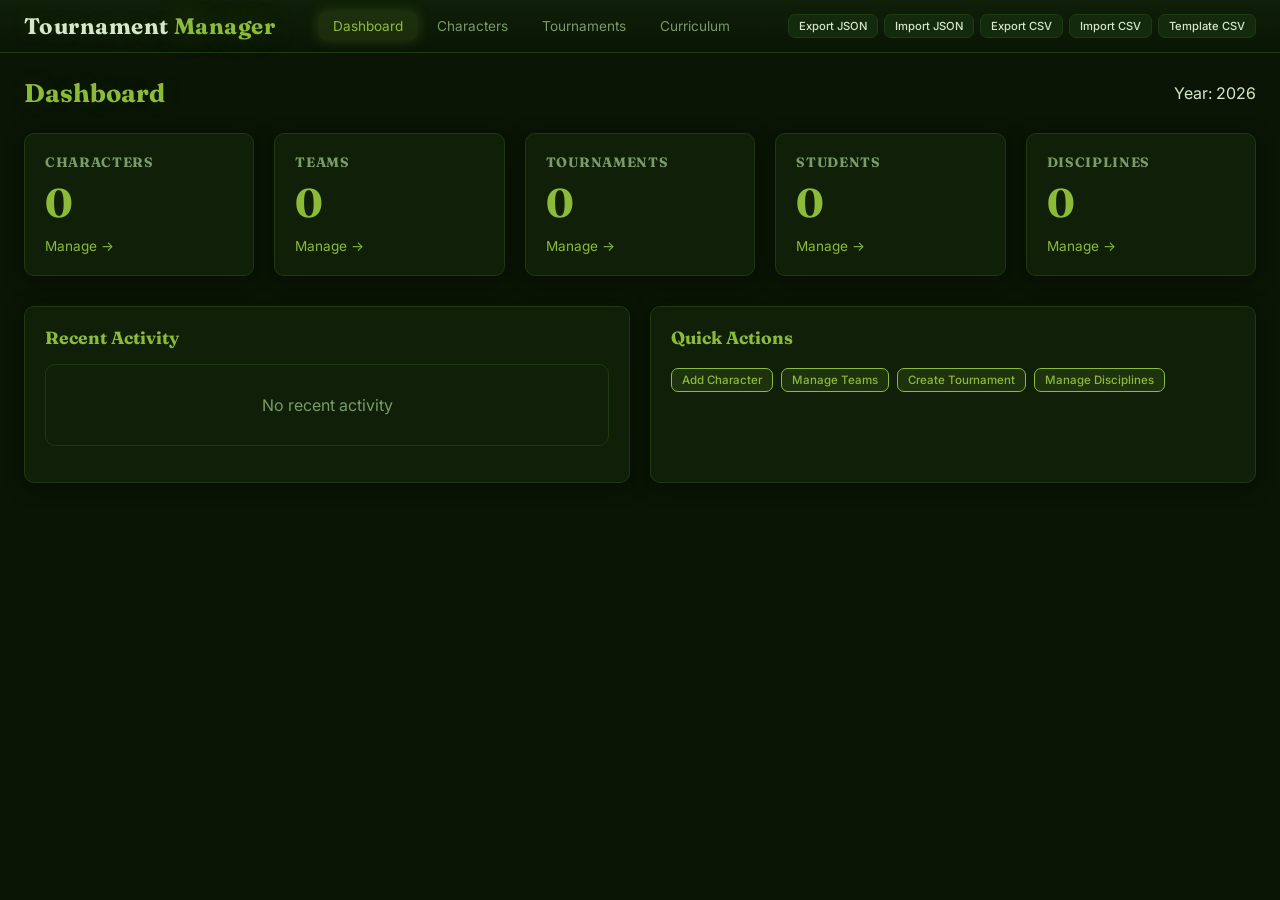
==== index.html @ b7ed23a9 "start" ====
<!DOCTYPE html>
<html lang="en">
<head>
    <meta charset="UTF-8" />
    <meta name="viewport" content="width=device-width, initial-scale=1.0" />
    <title>Tournament Manager</title>
    <link rel="stylesheet" href="style.css" />
    <link rel="preconnect" href="https://fonts.googleapis.com" />
    <link href="https://fonts.googleapis.com/css2?family=Fraunces:opsz,wght@9..144,500;9..144,700&family=Inter:wght@400;500;600&display=swap" rel="stylesheet" />
</head>
<body>
    <header>
        <h1>Tournament <span>Manager</span></h1>
        <nav id="main-nav">
            <a href="index.html" class="active">Dashboard</a>
            <a href="characters.html">Characters</a>
            <a href="tournaments.html">Tournaments</a>
            <a href="curriculum.html">Curriculum</a>
        </nav>
        <div class="header-actions">
            <button id="export-json-btn" class="small">Export JSON</button>
            <button id="import-json-btn" class="small">Import JSON</button>
            <button id="export-csv-btn" class="small">Export CSV</button>
            <button id="import-csv-btn" class="small">Import CSV</button>
            <button id="template-csv-btn" class="small">Template CSV</button>
            <input type="file" id="json-file-input" accept=".json" style="display:none" />
            <input type="file" id="csv-file-input" accept=".csv" style="display:none" />
        </div>
    </header>

    <main id="app-container">
        <div class="page-header">
            <h2>Dashboard</h2>
            <span class="text-dim">Year: <span id="header-current-year" style="cursor:pointer;">2024</span></span>
        </div>

        <div class="stats-grid">
            <div class="stat-card">
                <h3>Characters</h3>
                <p class="stat-number" id="char-count">0</p>
                <a href="characters.html" class="stat-link">Manage →</a>
            </div>
            <div class="stat-card">
                <h3>Teams</h3>
                <p class="stat-number" id="team-count">0</p>
                <a href="tournaments.html" class="stat-link">Manage →</a>
            </div>
            <div class="stat-card">
                <h3>Tournaments</h3>
                <p class="stat-number" id="tournament-count">0</p>
                <a href="tournaments.html" class="stat-link">Manage →</a>
            </div>
            <div class="stat-card">
                <h3>Students</h3>
                <p class="stat-number" id="student-count">0</p>
                <a href="curriculum.html" class="stat-link">Manage →</a>
            </div>
            <div class="stat-card">
                <h3>Disciplines</h3>
                <p class="stat-number" id="discipline-count">0</p>
                <a href="curriculum.html" class="stat-link">Manage →</a>
            </div>
        </div>

        <div class="dashboard-grid">
            <div class="dashboard-section">
                <h3>Recent Activity</h3>
                <div id="activity-log">
                    <p class="empty-state">No recent activity</p>
                </div>
            </div>
            <div class="dashboard-section">
                <h3>Quick Actions</h3>
                <div style="display:flex;flex-wrap:wrap;gap:8px;padding:8px 0;">
                    <a href="characters.html"><button class="primary small">Add Character</button></a>
                    <a href="tournaments.html"><button class="primary small">Manage Teams</button></a>
                    <a href="tournaments.html"><button class="primary small">Create Tournament</button></a>
                    <a href="curriculum.html"><button class="primary small">Manage Disciplines</button></a>
                </div>
            </div>
        </div>
    </main>

    <div id="modal-container" class="modal hidden">
        <div class="modal-content">
            <div class="modal-header">
                <h3 id="modal-title">Modal</h3>
                <button class="close-modal" id="modal-close">&times;</button>
            </div>
            <div id="modal-body"></div>
        </div>
    </div>

    <script src="js/database.js"></script>
    <script src="js/utils.js"></script>
    <script src="js/export.js"></script>
    <script src="js/app.js"></script>
</body>
</html>
---- style.css ----
/* ============================================================
   style.css - Tournament Manager Theme
   Dark grey-green with saturated accents
   Shared across all pages
   ============================================================ */

:root {
    --bg: #0a1505;
    --panel: #0f1f08;
    --panel-alt: #142a0c;
    --border: #1f3a10;
    --border-soft: #172d0d;
    --text: #d4e8c8;
    --text-dim: #7a9a6a;
    --accent: #8cbb3a;
    --accent-soft: rgba(140, 187, 58, 0.12);
    --accent-glow: 0 0 14px rgba(140, 187, 58, 0.25);
    --danger: #c1453c;
    --danger-soft: rgba(193, 69, 60, 0.12);
    --warning: #c9a24b;
    --warning-soft: rgba(201, 162, 75, 0.12);
    --radius: 10px;
    --shadow: 0 4px 20px rgba(0, 0, 0, 0.4);
}

* {
    box-sizing: border-box;
    min-width: 0;
}

html,
body {
    margin: 0;
    min-height: 100vh;
    background: var(--bg);
    color: var(--text);
    font-family: 'Inter', sans-serif;
}

h1,
h2,
h3,
h4 {
    font-family: 'Fraunces', serif;
    font-weight: 700;
    margin: 0;
}

a {
    color: var(--accent);
    text-decoration: none;
}
a:hover {
    text-decoration: underline;
}

/* ============================================================
   SCROLLBAR
   ============================================================ */
::-webkit-scrollbar {
    height: 10px;
    width: 10px;
}
::-webkit-scrollbar-track {
    background: var(--bg);
    border-radius: 5px;
}
::-webkit-scrollbar-thumb {
    background: var(--border);
    border-radius: 5px;
}
::-webkit-scrollbar-thumb:hover {
    background: var(--accent);
}
* {
    scrollbar-width: thin;
    scrollbar-color: var(--border) var(--bg);
}

/* ============================================================
   BUTTONS
   ============================================================ */
button {
    font-family: 'Inter', sans-serif;
    font-size: 0.82rem;
    font-weight: 500;
    background: var(--panel-alt);
    color: var(--text);
    border: 1px solid var(--border);
    border-radius: 7px;
    padding: 8px 16px;
    cursor: pointer;
    transition: 0.2s;
}
button:hover {
    border-color: var(--accent);
    box-shadow: var(--accent-glow);
}
button.primary {
    background: var(--accent-soft);
    border-color: var(--accent);
    color: var(--accent);
}
button.primary:hover {
    box-shadow: 0 0 20px rgba(140, 187, 58, 0.2);
}
button.danger {
    color: var(--danger);
}
button.danger:hover {
    border-color: var(--danger);
    background: var(--danger-soft);
    box-shadow: 0 0 20px rgba(193, 69, 60, 0.12);
}
button.secondary {
    background: transparent;
    border-color: transparent;
    color: var(--text-dim);
}
button.secondary:hover {
    border-color: var(--border);
    background: var(--panel-alt);
}
button.small {
    padding: 4px 10px;
    font-size: 0.72rem;
}

/* ============================================================
   HEADER
   ============================================================ */
header {
    display: flex;
    align-items: center;
    justify-content: space-between;
    flex-wrap: wrap;
    gap: 12px;
    padding: 12px 24px;
    border-bottom: 1px solid var(--border);
    background: linear-gradient(180deg, var(--panel), var(--bg));
    position: sticky;
    top: 0;
    z-index: 100;
}
header h1 {
    font-size: 1.4rem;
    letter-spacing: 0.02em;
    text-shadow: 0 0 20px rgba(140, 187, 58, 0.15);
}
header h1 span {
    color: var(--accent);
    text-shadow: 0 0 30px rgba(140, 187, 58, 0.3);
}
header nav {
    display: flex;
    gap: 6px;
    flex-wrap: wrap;
}
header nav a {
    color: var(--text-dim);
    padding: 6px 14px;
    border-radius: 6px;
    font-size: 0.85rem;
    transition: 0.2s;
    text-decoration: none;
}
header nav a:hover {
    color: var(--text);
    background: var(--panel-alt);
}
header nav a.active {
    color: var(--accent);
    background: var(--accent-soft);
    box-shadow: var(--accent-glow);
}
.header-actions {
    display: flex;
    gap: 6px;
    flex-wrap: wrap;
    align-items: center;
}
.header-actions button.small {
    font-size: 0.7rem;
    padding: 4px 10px;
}

/* ============================================================
   MAIN LAYOUT
   ============================================================ */
main {
    padding: 24px;
    max-width: 1400px;
    margin: 0 auto;
}
.page-header {
    display: flex;
    justify-content: space-between;
    align-items: center;
    margin-bottom: 24px;
    flex-wrap: wrap;
    gap: 12px;
}
.page-header h2 {
    font-size: 1.6rem;
    color: var(--accent);
    text-shadow: 0 0 30px rgba(140, 187, 58, 0.1);
}

/* ============================================================
   DASHBOARD
   ============================================================ */
.stats-grid {
    display: grid;
    grid-template-columns: repeat(auto-fit, minmax(180px, 1fr));
    gap: 20px;
    margin-bottom: 30px;
}
.stat-card {
    background: var(--panel);
    border: 1px solid var(--border);
    border-radius: var(--radius);
    padding: 20px;
    box-shadow: var(--shadow);
}
.stat-card h3 {
    font-size: 0.85rem;
    color: var(--text-dim);
    text-transform: uppercase;
    letter-spacing: 0.05em;
}
.stat-card .stat-number {
    font-size: 2.5rem;
    font-weight: 700;
    font-family: 'Fraunces', serif;
    color: var(--accent);
    margin: 8px 0;
}
.stat-card .stat-link {
    color: var(--accent);
    font-size: 0.85rem;
    cursor: pointer;
}
.stat-card .stat-link:hover {
    text-decoration: underline;
}

.dashboard-grid {
    display: grid;
    grid-template-columns: 1fr 1fr;
    gap: 20px;
    margin-bottom: 30px;
}
.dashboard-section {
    background: var(--panel);
    border: 1px solid var(--border);
    border-radius: var(--radius);
    padding: 20px;
    box-shadow: var(--shadow);
}
.dashboard-section h3 {
    font-size: 1.1rem;
    color: var(--accent);
    margin-bottom: 12px;
}

/* ============================================================
   TABS
   ============================================================ */
.tab-container {
    margin-bottom: 24px;
}
.tab-nav {
    display: flex;
    gap: 4px;
    border-bottom: 1px solid var(--border);
    padding-bottom: 4px;
    flex-wrap: wrap;
}
.tab-btn {
    background: transparent;
    border: none;
    border-bottom: 2px solid transparent;
    padding: 8px 16px;
    color: var(--text-dim);
    font-weight: 500;
    font-size: 0.85rem;
    cursor: pointer;
    transition: 0.2s;
}
.tab-btn:hover {
    color: var(--text);
    border-color: var(--border-soft);
}
.tab-btn.active {
    color: var(--accent);
    border-color: var(--accent);
}
.tab-panel {
    display: none;
    padding-top: 20px;
}
.tab-panel.active {
    display: block;
}

/* ============================================================
   ACTIVITY LOG
   ============================================================ */
.activity-item {
    padding: 8px 12px;
    border-bottom: 1px solid var(--border-soft);
    font-size: 0.85rem;
}
.activity-item:last-child {
    border-bottom: none;
}
.empty-state {
    padding: 30px;
    text-align: center;
    color: var(--text-dim);
    background: var(--panel);
    border: 1px solid var(--border);
    border-radius: var(--radius);
}

/* ============================================================
   MODAL
   ============================================================ */
.modal {
    position: fixed;
    inset: 0;
    background: rgba(0, 0, 0, 0.8);
    z-index: 200;
    display: flex;
    align-items: center;
    justify-content: center;
    padding: 20px;
}
.modal.hidden {
    display: none;
}
.modal-content {
    background: var(--panel);
    border: 1px solid var(--border);
    border-radius: var(--radius);
    padding: 24px;
    max-width: 700px;
    width: 100%;
    max-height: 90vh;
    overflow-y: auto;
    box-shadow: 0 0 50px rgba(0, 0, 0, 0.6);
}
.modal-content.small {
    max-width: 450px;
}
.modal-content.wide {
    max-width: 900px;
}
.modal-header {
    display: flex;
    justify-content: space-between;
    align-items: center;
    margin-bottom: 16px;
    padding-bottom: 12px;
    border-bottom: 1px solid var(--border-soft);
}
.modal-header h3 {
    color: var(--accent);
}
.close-modal {
    background: none;
    border: none;
    color: var(--text-dim);
    font-size: 1.5rem;
    cursor: pointer;
    padding: 0 8px;
}
.close-modal:hover {
    color: var(--text);
}
.modal-body .detail-row {
    display: flex;
    justify-content: space-between;
    padding: 4px 0;
    border-bottom: 1px solid var(--border-soft);
}
.modal-body .detail-row .label {
    color: var(--text-dim);
}

/* ============================================================
   FORMS
   ============================================================ */
.form-container {
    background: var(--panel);
    border: 1px solid var(--border);
    border-radius: var(--radius);
    padding: 24px;
    margin-bottom: 24px;
    box-shadow: var(--shadow);
}
.form-container.hidden {
    display: none;
}
.form-container h3 {
    font-size: 1.2rem;
    color: var(--accent);
    margin-bottom: 16px;
}
.form-grid {
    display: grid;
    grid-template-columns: 1fr 1fr;
    gap: 16px;
}
.form-group {
    display: flex;
    flex-direction: column;
    gap: 4px;
}
.form-group.full-width {
    grid-column: 1 / -1;
}
.form-group label {
    font-size: 0.78rem;
    color: var(--text-dim);
    font-weight: 500;
}
.form-group input,
.form-group select,
.form-group textarea {
    background: var(--panel-alt);
    border: 1px solid var(--border);
    color: var(--text);
    border-radius: 6px;
    padding: 8px 10px;
    font-size: 0.85rem;
    font-family: 'Inter', sans-serif;
    width: 100%;
}
.form-group input:focus,
.form-group select:focus,
.form-group textarea:focus {
    outline: none;
    border-color: var(--accent);
    box-shadow: 0 0 12px rgba(140, 187, 58, 0.1);
}
.form-group textarea {
    resize: vertical;
    min-height: 60px;
}
.form-actions {
    display: flex;
    gap: 10px;
    margin-top: 16px;
    justify-content: flex-end;
}

/* Career Status */
.career-status-entry,
.name-history-entry {
    display: flex;
    gap: 8px;
    margin-bottom: 6px;
    flex-wrap: wrap;
    align-items: center;
}
.career-status-entry select,
.career-status-entry input,
.name-history-entry input {
    flex: 1;
    min-width: 100px;
    background: var(--panel-alt);
    border: 1px solid var(--border);
    color: var(--text);
    border-radius: 6px;
    padding: 6px 10px;
    font-size: 0.8rem;
    font-family: 'Inter', sans-serif;
}

/* Grading System */
.grading-entry {
    display: flex;
    gap: 8px;
    margin-bottom: 6px;
    align-items: center;
    flex-wrap: wrap;
}
.grading-entry input {
    background: var(--panel-alt);
    border: 1px solid var(--border);
    color: var(--text);
    border-radius: 6px;
    padding: 6px 8px;
    font-size: 0.8rem;
    font-family: 'Inter', sans-serif;
}

/* Filter Section */
.filter-section {
    display: flex;
    align-items: center;
    gap: 12px;
    padding: 12px 16px;
    background: var(--panel-alt);
    border-radius: var(--radius);
    margin-bottom: 16px;
    flex-wrap: wrap;
    border: 1px solid var(--border);
}
.filter-section label {
    font-size: 0.82rem;
    color: var(--text-dim);
    font-weight: 500;
}
.filter-section input {
    background: var(--bg);
    border: 1px solid var(--border);
    color: var(--text);
    border-radius: 6px;
    padding: 6px 10px;
    font-size: 0.85rem;
    font-family: 'Inter', sans-serif;
}
.filter-section input:focus {
    outline: none;
    border-color: var(--accent);
}

/* ============================================================
   LISTS
   ============================================================ */
.list-header {
    display: grid;
    gap: 12px;
    padding: 10px 16px;
    background: var(--panel-alt);
    border-radius: var(--radius) var(--radius) 0 0;
    border: 1px solid var(--border);
    border-bottom: none;
    font-weight: 600;
    font-size: 0.78rem;
    color: var(--text-dim);
    text-transform: uppercase;
    letter-spacing: 0.05em;
}
.list-item {
    display: grid;
    gap: 12px;
    padding: 10px 16px;
    background: var(--panel);
    border: 1px solid var(--border);
    border-top: none;
    align-items: center;
}
.list-item:last-child {
    border-radius: 0 0 var(--radius) var(--radius);
}
.list-item .actions {
    display: flex;
    gap: 6px;
    flex-wrap: wrap;
}
.list-item.deceased {
    opacity: 0.55;
    background: var(--panel-alt);
    border-left: 3px solid var(--danger);
}

/* Character List */
.list-header.char-header {
    grid-template-columns: 2fr 1fr 1fr 1fr 1.2fr;
}
.list-item.char-item {
    grid-template-columns: 2fr 1fr 1fr 1fr 1.2fr;
}

/* Team List */
.list-header.team-header {
    grid-template-columns: 1.5fr 1fr 1.2fr 1fr 0.8fr 1.2fr;
}
.list-item.team-item {
    grid-template-columns: 1.5fr 1fr 1.2fr 1fr 0.8fr 1.2fr;
}

/* Tournament List */
.list-header.tourn-header {
    grid-template-columns: 1.5fr 1fr 1fr 0.8fr 1fr 1.2fr;
}
.list-item.tourn-item {
    grid-template-columns: 1.5fr 1fr 1fr 0.8fr 1fr 1.2fr;
}

/* Discipline List */
#discipline-list .list-header {
    grid-template-columns: 1.5fr 1fr 1fr 1fr 0.8fr 1.2fr;
}
#discipline-list .list-item {
    grid-template-columns: 1.5fr 1fr 1fr 1fr 0.8fr 1.2fr;
}

/* Badges */
.deceased-badge {
    color: var(--danger);
    font-size: 0.7rem;
    margin-left: 6px;
    font-weight: 600;
}
.eliminated-badge {
    color: var(--danger);
    font-size: 0.7rem;
    font-weight: 600;
    background: var(--danger-soft);
    padding: 1px 6px;
    border-radius: 4px;
    margin-left: 6px;
}

/* Team Members Expanded */
.team-members-expanded {
    grid-column: 1 / -1;
    padding: 8px 12px 12px 12px;
    background: var(--bg);
    border-radius: 0 0 var(--radius) var(--radius);
    border: 1px solid var(--border);
    border-top: none;
    margin-top: -8px;
    margin-bottom: 4px;
}
.team-members-expanded .member-entry {
    display: flex;
    justify-content: space-between;
    align-items: center;
    padding: 4px 8px;
    border-bottom: 1px solid var(--border-soft);
    font-size: 0.85rem;
    flex-wrap: wrap;
    gap: 4px;
}
.team-members-expanded .member-entry:last-child {
    border-bottom: none;
}
.team-members-expanded .member-entry .role {
    color: var(--accent);
    font-size: 0.75rem;
}
.team-members-expanded .member-entry.empty {
    color: var(--text-dim);
    font-style: italic;
}

/* Member Modal */
.member-form {
    display: flex;
    gap: 8px;
    flex-wrap: wrap;
    margin-bottom: 16px;
    padding: 12px;
    background: var(--panel-alt);
    border-radius: var(--radius);
    align-items: center;
}
.member-form select,
.member-form input {
    background: var(--bg);
    border: 1px solid var(--border);
    color: var(--text);
    border-radius: 6px;
    padding: 6px 10px;
    font-size: 0.8rem;
    font-family: 'Inter', sans-serif;
    flex: 1;
    min-width: 100px;
}
.member-form select:focus,
.member-form input:focus {
    outline: none;
    border-color: var(--accent);
}
#members-list .member-entry {
    display: flex;
    justify-content: space-between;
    align-items: center;
    padding: 8px 12px;
    background: var(--panel-alt);
    border-radius: 6px;
    margin-bottom: 4px;
}
#members-list .member-entry .member-info {
    display: flex;
    gap: 16px;
    flex-wrap: wrap;
    align-items: center;
    flex: 1;
}
#members-list .member-entry .member-info span {
    font-size: 0.85rem;
}
#members-list .member-entry .member-info .role {
    color: var(--accent);
}
#members-list .member-entry .member-info .years {
    color: var(--text-dim);
    font-size: 0.75rem;
}
#members-list .member-entry .member-actions {
    display: flex;
    gap: 4px;
}

/* Ranking Modal */
.ranking-form {
    display: flex;
    gap: 8px;
    flex-wrap: wrap;
    margin-bottom: 16px;
    padding: 12px;
    background: var(--panel-alt);
    border-radius: var(--radius);
    align-items: center;
}
.ranking-form input {
    background: var(--bg);
    border: 1px solid var(--border);
    color: var(--text);
    border-radius: 6px;
    padding: 6px 10px;
    font-size: 0.8rem;
    font-family: 'Inter', sans-serif;
    flex: 1;
    min-width: 100px;
}
#ranking-list .ranking-entry {
    display: flex;
    justify-content: space-between;
    align-items: center;
    padding: 6px 12px;
    background: var(--panel-alt);
    border-radius: 6px;
    margin-bottom: 4px;
}

/* ============================================================
   TOURNAMENT DETAILS
   ============================================================ */
#participants-section,
#matches-section,
#elimination-section {
    margin: 16px 0;
    padding: 16px;
    background: var(--panel-alt);
    border-radius: var(--radius);
    border: 1px solid var(--border);
}
#participants-section h4,
#matches-section h4,
#elimination-section h4 {
    color: var(--accent);
    margin-bottom: 12px;
}

.participants-controls,
.matches-controls,
.elimination-controls {
    display: flex;
    flex-direction: column;
    gap: 12px;
}
.participants-form,
.match-form,
.elimination-form {
    display: flex;
    gap: 8px;
    flex-wrap: wrap;
    align-items: center;
}
.participants-form select,
.match-form select,
.match-form input,
.elimination-form input,
.elimination-form select {
    background: var(--bg);
    border: 1px solid var(--border);
    color: var(--text);
    border-radius: 6px;
    padding: 6px 10px;
    font-size: 0.8rem;
    font-family: 'Inter', sans-serif;
    min-width: 80px;
}
.participants-form select,
.match-form select,
.elimination-form select {
    min-width: 150px;
    flex: 1;
}
.match-form span {
    color: var(--text-dim);
    font-weight: 600;
}
.elimination-form label {
    font-size: 0.78rem;
    color: var(--text-dim);
    font-weight: 500;
    margin-right: 4px;
}

.participant-entry,
.match-entry,
.elimination-entry {
    display: flex;
    justify-content: space-between;
    align-items: center;
    padding: 6px 12px;
    background: var(--bg);
    border-radius: 6px;
    margin-bottom: 4px;
    flex-wrap: wrap;
    gap: 8px;
}
.participant-entry {
    border-left: 3px solid var(--accent);
}
.match-entry {
    border-left: 3px solid var(--warning);
}
.elimination-entry {
    border-left: 3px solid var(--danger);
}
.match-entry .match-actions {
    display: flex;
    gap: 4px;
    flex-wrap: wrap;
}

/* Tournament Teams */
.team-selection {
    margin: 16px 0;
    padding: 12px;
    background: var(--panel-alt);
    border-radius: var(--radius);
    display: flex;
    gap: 8px;
    flex-wrap: wrap;
    align-items: center;
}
.team-selection select {
    background: var(--bg);
    border: 1px solid var(--border);
    color: var(--text);
    border-radius: 6px;
    padding: 6px 10px;
    font-size: 0.8rem;
    font-family: 'Inter', sans-serif;
    flex: 1;
    min-width: 150px;
}
.team-entry {
    display: flex;
    justify-content: space-between;
    align-items: center;
    padding: 6px 12px;
    background: var(--panel-alt);
    border-radius: 6px;
    margin-bottom: 4px;
    flex-wrap: wrap;
    gap: 8px;
}
.team-entry.eliminated {
    opacity: 0.5;
    border-left: 3px solid var(--danger);
}
.team-entry .team-actions {
    display: flex;
    gap: 4px;
    flex-wrap: wrap;
}
.team-entry .team-actions .restore-team {
    color: var(--accent);
    border-color: var(--accent);
}
.team-entry .team-actions .restore-team:hover {
    background: var(--accent-soft);
}

/* Bracket */
#bracket-container {
    display: flex;
    gap: 40px;
    overflow-x: auto;
    padding: 20px 0;
    min-height: 200px;
}
.bracket-round {
    display: flex;
    flex-direction: column;
    gap: 20px;
    min-width: 150px;
}
.bracket-round .round-label {
    font-size: 0.75rem;
    color: var(--text-dim);
    text-align: center;
    font-weight: 600;
}
.bracket-match {
    background: var(--panel-alt);
    border: 1px solid var(--border);
    border-radius: 8px;
    padding: 8px 12px;
    min-height: 60px;
    display: flex;
    flex-direction: column;
    justify-content: center;
}
.bracket-match .team {
    font-size: 0.8rem;
    padding: 2px 0;
}
.bracket-match .team.eliminated {
    color: var(--danger);
    text-decoration: line-through;
    opacity: 0.6;
}
.bracket-match .team.winner {
    color: var(--accent);
    font-weight: 600;
}

/* ============================================================
   WEEKLY VIEW
   ============================================================ */
.weekly-nav {
    display: flex;
    gap: 12px;
    align-items: center;
    margin-bottom: 16px;
    flex-wrap: wrap;
}
.weekly-container {
    background: var(--panel);
    border: 1px solid var(--border);
    border-radius: var(--radius);
    overflow: hidden;
    box-shadow: var(--shadow);
}
.weekly-scroll-wrapper {
    overflow-x: auto;
    overflow-y: auto;
    max-height: 70vh;
}
.weekly-table {
    width: 100%;
    border-collapse: collapse;
    font-size: 0.85rem;
    min-width: 800px;
}
.weekly-table thead {
    position: sticky;
    top: 0;
    z-index: 10;
}
.weekly-table th {
    padding: 8px 6px;
    text-align: center;
    font-weight: 600;
    font-size: 0.7rem;
    text-transform: uppercase;
    letter-spacing: 0.05em;
    color: var(--text-dim);
    background: var(--panel-alt);
    border-bottom: 2px solid var(--border);
    min-width: 80px;
    position: sticky;
    top: 0;
}
.weekly-table th.team-header {
    min-width: 120px;
    position: sticky;
    left: 0;
    z-index: 11;
    background: var(--panel-alt);
    text-align: left;
    padding-left: 12px;
}
.weekly-table td {
    padding: 6px 4px;
    border-bottom: 1px solid var(--border-soft);
    vertical-align: middle;
    text-align: center;
}
.weekly-table .team-row td.team-name-cell {
    position: sticky;
    left: 0;
    background: var(--panel);
    z-index: 5;
    text-align: left;
    padding-left: 12px;
    font-weight: 600;
    min-width: 120px;
    border-right: 2px solid var(--border);
}
.weekly-table .team-row:hover td {
    background: var(--panel-alt);
}
.weekly-table .team-row:hover td.team-name-cell {
    background: var(--panel-alt);
}

.week-cell {
    min-width: 80px;
    max-width: 120px;
    min-height: 40px;
    background: var(--bg);
    transition: background 0.2s;
}
.week-cell.inactive-team {
    background: transparent;
    color: var(--text-dim);
    opacity: 0.3;
    font-size: 0.7rem;
}
.week-cell.empty {
    color: var(--text-dim);
    font-size: 0.7rem;
    opacity: 0.5;
}

.week-members {
    display: flex;
    flex-direction: column;
    gap: 2px;
    align-items: center;
    justify-content: center;
    padding: 4px 2px;
}
.week-members .member-name {
    font-size: 0.75rem;
    padding: 2px 6px;
    border-radius: 4px;
    background: var(--accent-soft);
    color: var(--text);
    width: 100%;
    text-align: center;
    white-space: nowrap;
    overflow: hidden;
    text-overflow: ellipsis;
    max-width: 100px;
    border-left: 2px solid var(--accent);
}
.week-members .member-name.eliminated {
    background: var(--danger-soft);
    color: var(--danger);
    border-left-color: var(--danger);
    text-decoration: line-through;
    opacity: 0.7;
}

/* Weekly Legend */
.weekly-legend {
    display: flex;
    gap: 20px;
    padding: 12px 16px;
    background: var(--panel-alt);
    border-radius: var(--radius);
    margin-top: 16px;
    flex-wrap: wrap;
    border: 1px solid var(--border);
}
.legend-item {
    display: flex;
    align-items: center;
    gap: 8px;
    font-size: 0.8rem;
    color: var(--text-dim);
}
.legend-color {
    display: inline-block;
    width: 16px;
    height: 16px;
    border-radius: 4px;
    border: 1px solid var(--border);
}
.legend-color.active-member {
    background: var(--accent-soft);
    border-left: 2px solid var(--accent);
}
.legend-color.inactive-member {
    background: transparent;
    border: 1px dashed var(--border);
}
.legend-color.eliminated-member {
    background: var(--danger-soft);
    border-left: 2px solid var(--danger);
}
.legend-color.team-inactive {
    background: transparent;
    border: 1px dotted var(--border);
    opacity: 0.3;
}

/* Team Rankings */
.team-ranking-item {
    display: flex;
    justify-content: space-between;
    align-items: center;
    padding: 6px 12px;
    background: var(--panel-alt);
    border-radius: 6px;
    margin-bottom: 4px;
    flex-wrap: wrap;
    gap: 8px;
}
.team-ranking-item .rank {
    font-weight: 700;
    color: var(--accent);
    min-width: 40px;
}
.team-ranking-item .team-name {
    flex: 1;
    padding: 0 12px;
    min-width: 100px;
}

/* ============================================================
   CALENDAR
   ============================================================ */
.calendar-controls {
    display: flex;
    gap: 16px;
    flex-wrap: wrap;
    align-items: center;
    margin-bottom: 16px;
}
.calendar-controls .student-selector,
.calendar-controls .week-nav {
    display: flex;
    gap: 8px;
    align-items: center;
}
.calendar-controls select {
    background: var(--bg);
    border: 1px solid var(--border);
    color: var(--text);
    border-radius: 6px;
    padding: 6px 10px;
    font-size: 0.8rem;
    font-family: 'Inter', sans-serif;
}
.calendar-controls select:focus {
    outline: none;
    border-color: var(--accent);
}

.calendar-container {
    display: flex;
    gap: 20px;
    background: var(--panel);
    border: 1px solid var(--border);
    border-radius: var(--radius);
    padding: 20px;
    box-shadow: var(--shadow);
    overflow-x: auto;
}
.calendar-grid {
    display: grid;
    grid-template-columns: repeat(7, 1fr);
    gap: 6px;
    flex: 3;
    min-width: 600px;
}
.day-column {
    background: var(--bg);
    border-radius: var(--radius);
    border: 1px solid var(--border-soft);
    overflow: hidden;
    min-width: 80px;
}
.day-column.rest-day {
    opacity: 0.4;
}
.day-column.exam-day {
    border-color: var(--danger);
}
.day-header {
    background: var(--panel-alt);
    padding: 6px 4px;
    text-align: center;
    font-size: 0.7rem;
    font-weight: 600;
    color: var(--text-dim);
    border-bottom: 1px solid var(--border-soft);
    text-transform: uppercase;
    letter-spacing: 0.05em;
}
.day-slots {
    display: flex;
    flex-direction: column;
    min-height: 600px;
    padding: 2px;
}
.time-slot {
    display: flex;
    align-items: center;
    justify-content: center;
    min-height: 40px;
    padding: 2px 0;
    border-bottom: 1px solid var(--border-soft);
    cursor: pointer;
    font-size: 0.7rem;
    transition: background 0.15s;
    position: relative;
}
.time-slot:hover {
    background: var(--panel-alt);
}
.time-slot.empty {
    color: var(--text-dim);
    opacity: 0.3;
}
.time-slot.occupied {
    background: var(--accent-soft);
    border-left: 3px solid var(--accent);
    color: var(--text);
    font-weight: 500;
    cursor: pointer;
}
.time-slot.occupied:hover {
    background: var(--accent-soft);
    opacity: 0.8;
}
.time-slot .slot-label {
    font-size: 0.6rem;
    white-space: nowrap;
    overflow: hidden;
    text-overflow: ellipsis;
    max-width: 100%;
    padding: 0 2px;
}
.time-slot .slot-time {
    position: absolute;
    left: 2px;
    font-size: 0.5rem;
    color: var(--text-dim);
    opacity: 0.5;
}

.calendar-sidebar {
    flex: 1;
    min-width: 220px;
    max-width: 320px;
    display: flex;
    flex-direction: column;
    gap: 16px;
}
.sidebar-section {
    background: var(--bg);
    border: 1px solid var(--border-soft);
    border-radius: var(--radius);
    padding: 12px;
}
.sidebar-section h4 {
    font-size: 0.85rem;
    color: var(--accent);
    margin-bottom: 8px;
}
.sidebar-section .empty-state {
    padding: 12px;
    font-size: 0.8rem;
}

.rest-day-controls {
    display: grid;
    grid-template-columns: 1fr 1fr;
    gap: 4px 12px;
}
.rest-day-controls label {
    font-size: 0.75rem;
    color: var(--text-dim);
    display: flex;
    align-items: center;
    gap: 6px;
}
.rest-day-controls input[type="checkbox"] {
    width: auto;
    accent-color: var(--accent);
}

.available-discipline {
    padding: 4px 8px;
    margin-bottom: 4px;
    background: var(--panel-alt);
    border-radius: 4px;
    font-size: 0.75rem;
    border-left: 2px solid var(--accent);
    display: flex;
    justify-content: space-between;
}
.available-discipline .hours {
    color: var(--text-dim);
    font-size: 0.65rem;
}
.available-discipline.full {
    opacity: 0.4;
    border-left-color: var(--border);
}

/* ============================================================
   GRADES
   ============================================================ */
.grades-controls {
    display: flex;
    gap: 16px;
    flex-wrap: wrap;
    align-items: center;
    margin-bottom: 16px;
}
.grades-controls select {
    background: var(--bg);
    border: 1px solid var(--border);
    color: var(--text);
    border-radius: 6px;
    padding: 6px 10px;
    font-size: 0.8rem;
    font-family: 'Inter', sans-serif;
}
.grades-controls select:focus {
    outline: none;
    border-color: var(--accent);
}

#grades-container {
    background: var(--panel);
    border: 1px solid var(--border);
    border-radius: var(--radius);
    padding: 20px;
    margin-bottom: 24px;
    box-shadow: var(--shadow);
    overflow-x: auto;
}
.grades-table {
    width: 100%;
    border-collapse: collapse;
    font-size: 0.85rem;
}
.grades-table th {
    background: var(--panel-alt);
    padding: 8px 12px;
    text-align: left;
    font-weight: 600;
    font-size: 0.75rem;
    text-transform: uppercase;
    color: var(--text-dim);
    border-bottom: 2px solid var(--border);
    position: sticky;
    top: 0;
}
.grades-table td {
    padding: 6px 12px;
    border-bottom: 1px solid var(--border-soft);
}
.grades-table tr:hover td {
    background: var(--panel-alt);
}
.grades-table .grade-input {
    background: var(--bg);
    border: 1px solid var(--border);
    color: var(--text);
    border-radius: 4px;
    padding: 4px 6px;
    width: 60px;
    font-size: 0.8rem;
}
.grades-table .grade-input:focus {
    outline: none;
    border-color: var(--accent);
}
.grades-table .grade-letter {
    font-weight: 600;
    color: var(--accent);
}
.grades-table .weight {
    color: var(--text-dim);
    font-size: 0.7rem;
}
.grades-table .average {
    font-weight: 700;
    color: var(--accent);
}

.grades-summary {
    background: var(--panel);
    border: 1px solid var(--border);
    border-radius: var(--radius);
    padding: 20px;
    box-shadow: var(--shadow);
}
.grades-summary h3 {
    font-size: 1.1rem;
    color: var(--accent);
    margin-bottom: 12px;
}

/* ============================================================
   RANKING
   ============================================================ */
.ranking-controls {
    display: flex;
    gap: 16px;
    flex-wrap: wrap;
    align-items: center;
    margin-bottom: 16px;
}
#ranking-container {
    background: var(--panel);
    border: 1px solid var(--border);
    border-radius: var(--radius);
    padding: 20px;
    box-shadow: var(--shadow);
    overflow-x: auto;
}
.ranking-table {
    width: 100%;
    border-collapse: collapse;
    font-size: 0.85rem;
}
.ranking-table th {
    background: var(--panel-alt);
    padding: 8px 12px;
    text-align: left;
    font-weight: 600;
    font-size: 0.75rem;
    text-transform: uppercase;
    color: var(--text-dim);
    border-bottom: 2px solid var(--border);
}
.ranking-table td {
    padding: 6px 12px;
    border-bottom: 1px solid var(--border-soft);
}
.ranking-table .rank-number {
    font-weight: 700;
    color: var(--accent);
    width: 50px;
}
.ranking-table .rank-number input {
    width: 50px;
    background: var(--bg);
    border: 1px solid var(--border);
    color: var(--text);
    border-radius: 4px;
    padding: 2px 4px;
    text-align: center;
}
.ranking-table .rank-number input:focus {
    outline: none;
    border-color: var(--accent);
}
.ranking-table tr:nth-child(1) td {
    background: var(--accent-soft);
}
.ranking-table tr:nth-child(2) td {
    background: var(--accent-soft);
    opacity: 0.7;
}
.ranking-table tr:nth-child(3) td {
    background: var(--accent-soft);
    opacity: 0.5;
}
.ranking-table .rank-change {
    font-size: 0.7rem;
    margin-left: 4px;
}
.ranking-table .rank-change.up {
    color: var(--accent);
}
.ranking-table .rank-change.down {
    color: var(--danger);
}
.ranking-table .rank-change.same {
    color: var(--text-dim);
}

/* ============================================================
   RESPONSIVE
   ============================================================ */
@media (max-width: 768px) {
    header {
        padding: 12px 16px;
    }
    header nav {
        width: 100%;
        justify-content: center;
        order: 2;
    }
    header .header-actions {
        order: 3;
        width: 100%;
        justify-content: center;
    }
    header h1 {
        font-size: 1.15rem;
    }
    header nav a {
        font-size: 0.75rem;
        padding: 4px 10px;
    }

    main {
        padding: 16px;
    }

    .form-grid {
        grid-template-columns: 1fr;
    }

    .dashboard-grid {
        grid-template-columns: 1fr;
    }

    /* List responsive */
    .list-header.char-header,
    .list-item.char-item {
        grid-template-columns: 1fr 1fr;
        gap: 8px;
        font-size: 0.75rem;
    }
    .list-header.char-header span:nth-child(3),
    .list-header.char-header span:nth-child(4),
    .list-item.char-item>*:nth-child(3),
    .list-item.char-item>*:nth-child(4) {
        display: none;
    }

    .list-header.team-header,
    .list-item.team-item,
    .list-header.tourn-header,
    .list-item.tourn-item {
        grid-template-columns: 1fr 1fr;
        gap: 8px;
        font-size: 0.75rem;
    }
    .list-header.team-header span:nth-child(3),
    .list-header.team-header span:nth-child(4),
    .list-header.team-header span:nth-child(5),
    .list-item.team-item>*:nth-child(3),
    .list-item.team-item>*:nth-child(4),
    .list-item.team-item>*:nth-child(5),
    .list-header.tourn-header span:nth-child(3),
    .list-header.tourn-header span:nth-child(4),
    .list-header.tourn-header span:nth-child(5),
    .list-item.tourn-item>*:nth-child(3),
    .list-item.tourn-item>*:nth-child(4),
    .list-item.tourn-item>*:nth-child(5) {
        display: none;
    }

    .list-item .actions {
        grid-column: 1 / -1;
        justify-content: flex-start;
    }

    /* Discipline list responsive */
    #discipline-list .list-header,
    #discipline-list .list-item {
        grid-template-columns: 1fr 1fr;
        gap: 8px;
        font-size: 0.75rem;
    }
    #discipline-list .list-header span:nth-child(3),
    #discipline-list .list-header span:nth-child(4),
    #discipline-list .list-header span:nth-child(5),
    #discipline-list .list-item>*:nth-child(3),
    #discipline-list .list-item>*:nth-child(4),
    #discipline-list .list-item>*:nth-child(5) {
        display: none;
    }

    /* Forms responsive */
    .member-form,
    .participants-form,
    .match-form,
    .elimination-form {
        flex-direction: column;
    }
    .member-form select,
    .member-form input,
    .participants-form select,
    .match-form select,
    .match-form input,
    .elimination-form input,
    .elimination-form select {
        width: 100%;
    }

    /* Modal responsive */
    .modal-content {
        padding: 16px;
        margin: 10px;
    }

    /* Bracket responsive */
    #bracket-container {
        gap: 20px;
    }
    .bracket-round {
        min-width: 120px;
    }

    /* Calendar responsive */
    .calendar-grid {
        grid-template-columns: repeat(7, 80px);
    }
    .calendar-sidebar {
        min-width: 150px;
        max-width: 200px;
    }
    .day-slots {
        min-height: 400px;
    }
    .time-slot {
        min-height: 30px;
        font-size: 0.6rem;
    }

    /* Weekly responsive */
    .weekly-table {
        font-size: 0.75rem;
        min-width: 600px;
    }
    .weekly-table th,
    .weekly-table td {
        padding: 4px 3px;
    }
    .weekly-table th.team-header,
    .weekly-table .team-row td.team-name-cell {
        min-width: 80px;
        font-size: 0.7rem;
    }
    .week-cell {
        min-width: 60px;
    }
    .week-members .member-name {
        font-size: 0.65rem;
        padding: 1px 4px;
        max-width: 70px;
    }
    .weekly-legend {
        gap: 10px;
        font-size: 0.7rem;
    }
    .weekly-nav {
        flex-wrap: wrap;
        justify-content: center;
    }

    /* Grades responsive */
    .grades-table {
        font-size: 0.75rem;
    }
    .grades-table td,
    .grades-table th {
        padding: 4px 6px;
    }

    /* Controls responsive */
    .calendar-controls,
    .grades-controls,
    .ranking-controls {
        flex-direction: column;
        align-items: stretch;
    }
    .filter-section {
        flex-direction: column;
        align-items: stretch;
    }
    .career-status-entry,
    .name-history-entry {
        flex-direction: column;
    }
    .career-status-entry select,
    .career-status-entry input,
    .name-history-entry input {
        width: 100%;
    }

    .tab-nav {
        gap: 2px;
    }
    .tab-btn {
        padding: 6px 10px;
        font-size: 0.75rem;
    }
}
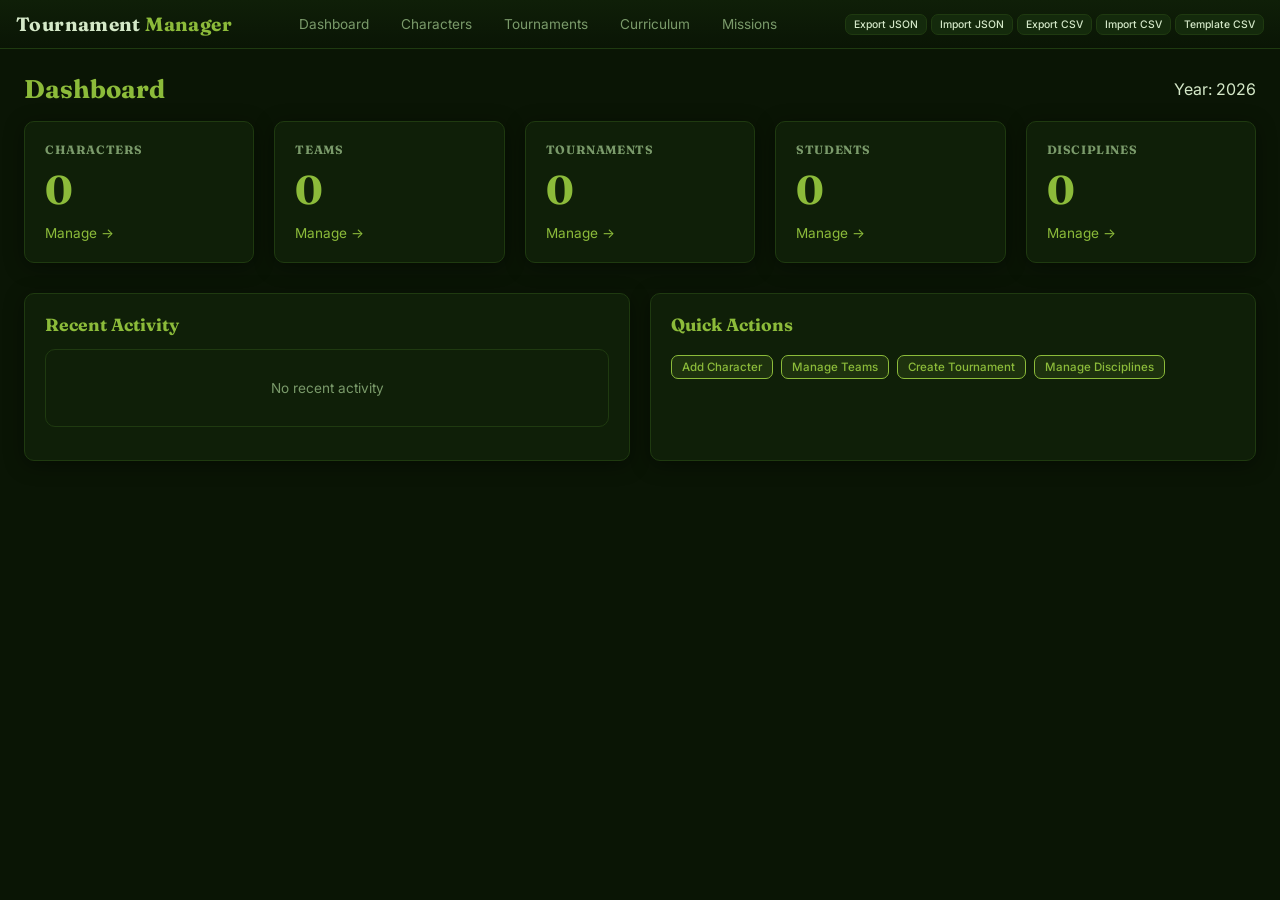
==== commit 6ff7c3bd: "Update index.html" ====
--- a/index.html
+++ b/index.html
@@ -11,11 +11,12 @@
 <body>
     <header>
         <h1>Tournament <span>Manager</span></h1>
-        <nav id="main-nav">
-            <a href="index.html" class="active">Dashboard</a>
-            <a href="characters.html">Characters</a>
-            <a href="tournaments.html">Tournaments</a>
-            <a href="curriculum.html">Curriculum</a>
+<nav id="main-nav">
+    <a href="index.html">Dashboard</a>
+    <a href="characters.html">Characters</a>
+    <a href="tournaments.html">Tournaments</a>
+    <a href="curriculum.html">Curriculum</a>
+    <a href="missions.html">Missions</a>
         </nav>
         <div class="header-actions">
             <button id="export-json-btn" class="small">Export JSON</button>
@@ -96,4 +97,4 @@
     <script src="js/export.js"></script>
     <script src="js/app.js"></script>
 </body>
-</html>+</html>
--- a/style.css
+++ b/style.css
@@ -19,6 +19,8 @@
     --danger-soft: rgba(193, 69, 60, 0.12);
     --warning: #c9a24b;
     --warning-soft: rgba(201, 162, 75, 0.12);
+    --info: #4a9eff;
+    --info-soft: rgba(74, 158, 255, 0.12);
     --radius: 10px;
     --shadow: 0 4px 20px rgba(0, 0, 0, 0.4);
 }
@@ -35,6 +37,7 @@
     background: var(--bg);
     color: var(--text);
     font-family: 'Inter', sans-serif;
+    overflow-x: hidden;
 }
 
 h1,
@@ -55,19 +58,20 @@
 }
 
 /* ============================================================
-   SCROLLBAR
+   SCROLLBAR - Always visible
    ============================================================ */
 ::-webkit-scrollbar {
-    height: 10px;
-    width: 10px;
+    height: 12px;
+    width: 12px;
 }
 ::-webkit-scrollbar-track {
     background: var(--bg);
-    border-radius: 5px;
+    border-radius: 6px;
 }
 ::-webkit-scrollbar-thumb {
     background: var(--border);
-    border-radius: 5px;
+    border-radius: 6px;
+    border: 2px solid var(--bg);
 }
 ::-webkit-scrollbar-thumb:hover {
     background: var(--accent);
@@ -94,7 +98,6 @@
 }
 button:hover {
     border-color: var(--accent);
-    box-shadow: var(--accent-glow);
 }
 button.primary {
     background: var(--accent-soft);
@@ -102,7 +105,7 @@
     color: var(--accent);
 }
 button.primary:hover {
-    box-shadow: 0 0 20px rgba(140, 187, 58, 0.2);
+    background: rgba(140, 187, 58, 0.2);
 }
 button.danger {
     color: var(--danger);
@@ -110,7 +113,6 @@
 button.danger:hover {
     border-color: var(--danger);
     background: var(--danger-soft);
-    box-shadow: 0 0 20px rgba(193, 69, 60, 0.12);
 }
 button.secondary {
     background: transparent;
@@ -125,6 +127,27 @@
     padding: 4px 10px;
     font-size: 0.72rem;
 }
+button.success {
+    color: var(--accent);
+    border-color: var(--accent);
+}
+button.success:hover {
+    background: var(--accent-soft);
+}
+button.warning-btn {
+    color: var(--warning);
+    border-color: var(--warning);
+}
+button.warning-btn:hover {
+    background: var(--warning-soft);
+}
+button.info-btn {
+    color: var(--info);
+    border-color: var(--info);
+}
+button.info-btn:hover {
+    background: var(--info-soft);
+}
 
 /* ============================================================
    HEADER
@@ -134,8 +157,8 @@
     align-items: center;
     justify-content: space-between;
     flex-wrap: wrap;
-    gap: 12px;
-    padding: 12px 24px;
+    gap: 8px;
+    padding: 10px 16px;
     border-bottom: 1px solid var(--border);
     background: linear-gradient(180deg, var(--panel), var(--bg));
     position: sticky;
@@ -143,18 +166,19 @@
     z-index: 100;
 }
 header h1 {
-    font-size: 1.4rem;
+    font-size: 1.2rem;
     letter-spacing: 0.02em;
-    text-shadow: 0 0 20px rgba(140, 187, 58, 0.15);
+    flex: 0 0 auto;
 }
 header h1 span {
     color: var(--accent);
-    text-shadow: 0 0 30px rgba(140, 187, 58, 0.3);
 }
 header nav {
     display: flex;
-    gap: 6px;
-    flex-wrap: wrap;
+    gap: 4px;
+    flex-wrap: wrap;
+    flex: 1;
+    justify-content: center;
 }
 header nav a {
     color: var(--text-dim);
@@ -163,6 +187,7 @@
     font-size: 0.85rem;
     transition: 0.2s;
     text-decoration: none;
+    white-space: nowrap;
 }
 header nav a:hover {
     color: var(--text);
@@ -171,39 +196,99 @@
 header nav a.active {
     color: var(--accent);
     background: var(--accent-soft);
-    box-shadow: var(--accent-glow);
 }
 .header-actions {
     display: flex;
-    gap: 6px;
-    flex-wrap: wrap;
-    align-items: center;
+    gap: 4px;
+    flex-wrap: wrap;
+    align-items: center;
+    flex: 0 0 auto;
 }
 .header-actions button.small {
-    font-size: 0.7rem;
-    padding: 4px 10px;
+    font-size: 0.65rem;
+    padding: 3px 8px;
+}
+
+@media (max-width: 768px) {
+    header {
+        flex-direction: column;
+        align-items: stretch;
+        padding: 8px 12px;
+        gap: 6px;
+    }
+    header h1 {
+        font-size: 1.1rem;
+        text-align: center;
+    }
+    header nav {
+        width: 100%;
+        order: 2;
+        justify-content: center;
+        gap: 2px;
+        flex-wrap: wrap;
+    }
+    header nav a {
+        font-size: 0.7rem;
+        padding: 4px 8px;
+        flex: 1;
+        text-align: center;
+        min-width: 50px;
+    }
+    .header-actions {
+        width: 100%;
+        order: 3;
+        justify-content: center;
+        gap: 3px;
+    }
+    .header-actions button.small {
+        font-size: 0.55rem;
+        padding: 2px 6px;
+        flex: 1;
+        min-width: 40px;
+    }
 }
 
 /* ============================================================
    MAIN LAYOUT
    ============================================================ */
 main {
-    padding: 24px;
+    padding: 16px;
     max-width: 1400px;
     margin: 0 auto;
+    overflow-x: hidden;
+}
+@media (min-width: 768px) {
+    main {
+        padding: 24px;
+    }
 }
 .page-header {
     display: flex;
     justify-content: space-between;
     align-items: center;
-    margin-bottom: 24px;
-    flex-wrap: wrap;
-    gap: 12px;
+    margin-bottom: 16px;
+    flex-wrap: wrap;
+    gap: 8px;
 }
 .page-header h2 {
-    font-size: 1.6rem;
+    font-size: 1.3rem;
     color: var(--accent);
-    text-shadow: 0 0 30px rgba(140, 187, 58, 0.1);
+}
+@media (min-width: 768px) {
+    .page-header h2 {
+        font-size: 1.6rem;
+    }
+}
+
+/* ============================================================
+   CHARACTER FORM
+   ============================================================ */
+#character-form {
+    margin-top: 0;
+    scroll-margin-top: 0;
+}
+#character-form .form-container {
+    margin-top: 8px;
 }
 
 /* ============================================================
@@ -211,29 +296,49 @@
    ============================================================ */
 .stats-grid {
     display: grid;
-    grid-template-columns: repeat(auto-fit, minmax(180px, 1fr));
-    gap: 20px;
-    margin-bottom: 30px;
+    grid-template-columns: repeat(auto-fit, minmax(140px, 1fr));
+    gap: 12px;
+    margin-bottom: 20px;
+}
+@media (min-width: 768px) {
+    .stats-grid {
+        gap: 20px;
+        grid-template-columns: repeat(auto-fit, minmax(180px, 1fr));
+        margin-bottom: 30px;
+    }
 }
 .stat-card {
     background: var(--panel);
     border: 1px solid var(--border);
     border-radius: var(--radius);
-    padding: 20px;
+    padding: 14px;
     box-shadow: var(--shadow);
+    transition: border-color 0.2s;
+}
+.stat-card:hover {
+    border-color: var(--accent);
 }
 .stat-card h3 {
-    font-size: 0.85rem;
+    font-size: 0.75rem;
     color: var(--text-dim);
     text-transform: uppercase;
     letter-spacing: 0.05em;
 }
 .stat-card .stat-number {
-    font-size: 2.5rem;
+    font-size: 1.8rem;
     font-weight: 700;
     font-family: 'Fraunces', serif;
     color: var(--accent);
-    margin: 8px 0;
+    margin: 4px 0;
+}
+@media (min-width: 768px) {
+    .stat-card {
+        padding: 20px;
+    }
+    .stat-card .stat-number {
+        font-size: 2.5rem;
+        margin: 8px 0;
+    }
 }
 .stat-card .stat-link {
     color: var(--accent);
@@ -246,46 +351,67 @@
 
 .dashboard-grid {
     display: grid;
-    grid-template-columns: 1fr 1fr;
-    gap: 20px;
-    margin-bottom: 30px;
+    grid-template-columns: 1fr;
+    gap: 16px;
+    margin-bottom: 20px;
+}
+@media (min-width: 768px) {
+    .dashboard-grid {
+        grid-template-columns: 1fr 1fr;
+        gap: 20px;
+        margin-bottom: 30px;
+    }
 }
 .dashboard-section {
     background: var(--panel);
     border: 1px solid var(--border);
     border-radius: var(--radius);
-    padding: 20px;
+    padding: 16px;
     box-shadow: var(--shadow);
+    overflow-x: auto;
+}
+@media (min-width: 768px) {
+    .dashboard-section {
+        padding: 20px;
+    }
 }
 .dashboard-section h3 {
-    font-size: 1.1rem;
+    font-size: 1rem;
     color: var(--accent);
-    margin-bottom: 12px;
+    margin-bottom: 10px;
+}
+@media (min-width: 768px) {
+    .dashboard-section h3 {
+        font-size: 1.1rem;
+        margin-bottom: 12px;
+    }
 }
 
 /* ============================================================
    TABS
    ============================================================ */
 .tab-container {
-    margin-bottom: 24px;
+    margin-bottom: 16px;
 }
 .tab-nav {
     display: flex;
-    gap: 4px;
+    gap: 2px;
     border-bottom: 1px solid var(--border);
     padding-bottom: 4px;
     flex-wrap: wrap;
+    overflow-x: auto;
 }
 .tab-btn {
     background: transparent;
     border: none;
     border-bottom: 2px solid transparent;
-    padding: 8px 16px;
+    padding: 6px 12px;
     color: var(--text-dim);
     font-weight: 500;
-    font-size: 0.85rem;
+    font-size: 0.78rem;
     cursor: pointer;
     transition: 0.2s;
+    white-space: nowrap;
 }
 .tab-btn:hover {
     color: var(--text);
@@ -295,32 +421,49 @@
     color: var(--accent);
     border-color: var(--accent);
 }
+@media (min-width: 768px) {
+    .tab-btn {
+        padding: 8px 16px;
+        font-size: 0.85rem;
+    }
+}
 .tab-panel {
     display: none;
-    padding-top: 20px;
+    padding-top: 16px;
 }
 .tab-panel.active {
     display: block;
 }
+@media (min-width: 768px) {
+    .tab-panel {
+        padding-top: 20px;
+    }
+}
 
 /* ============================================================
    ACTIVITY LOG
    ============================================================ */
 .activity-item {
-    padding: 8px 12px;
+    padding: 6px 10px;
     border-bottom: 1px solid var(--border-soft);
-    font-size: 0.85rem;
+    font-size: 0.8rem;
 }
 .activity-item:last-child {
     border-bottom: none;
 }
 .empty-state {
-    padding: 30px;
+    padding: 20px;
     text-align: center;
     color: var(--text-dim);
     background: var(--panel);
     border: 1px solid var(--border);
     border-radius: var(--radius);
+    font-size: 0.85rem;
+}
+@media (min-width: 768px) {
+    .empty-state {
+        padding: 30px;
+    }
 }
 
 /* ============================================================
@@ -329,26 +472,34 @@
 .modal {
     position: fixed;
     inset: 0;
-    background: rgba(0, 0, 0, 0.8);
+    background: rgba(0, 0, 0, 0.85);
     z-index: 200;
     display: flex;
     align-items: center;
     justify-content: center;
-    padding: 20px;
+    padding: 10px;
+    overflow-y: auto;
 }
 .modal.hidden {
-    display: none;
+    display: none !important;
 }
 .modal-content {
     background: var(--panel);
     border: 1px solid var(--border);
     border-radius: var(--radius);
-    padding: 24px;
+    padding: 16px;
     max-width: 700px;
     width: 100%;
-    max-height: 90vh;
+    max-height: 95vh;
     overflow-y: auto;
     box-shadow: 0 0 50px rgba(0, 0, 0, 0.6);
+    margin: auto;
+}
+@media (min-width: 768px) {
+    .modal-content {
+        padding: 24px;
+        max-height: 90vh;
+    }
 }
 .modal-content.small {
     max-width: 450px;
@@ -360,12 +511,20 @@
     display: flex;
     justify-content: space-between;
     align-items: center;
-    margin-bottom: 16px;
-    padding-bottom: 12px;
+    margin-bottom: 12px;
+    padding-bottom: 10px;
     border-bottom: 1px solid var(--border-soft);
+    flex-wrap: wrap;
+    gap: 8px;
 }
 .modal-header h3 {
     color: var(--accent);
+    font-size: 1.1rem;
+}
+@media (min-width: 768px) {
+    .modal-header h3 {
+        font-size: 1.3rem;
+    }
 }
 .close-modal {
     background: none;
@@ -383,8 +542,42 @@
     justify-content: space-between;
     padding: 4px 0;
     border-bottom: 1px solid var(--border-soft);
+    flex-wrap: wrap;
+    gap: 4px;
 }
 .modal-body .detail-row .label {
+    color: var(--text-dim);
+}
+
+/* Conflict indicators in modal */
+.conflict-warning {
+    background: var(--danger-soft);
+    border-left: 3px solid var(--danger);
+    padding: 8px 12px;
+    border-radius: var(--radius);
+    margin: 8px 0;
+}
+.conflict-warning .conflict-student {
+    color: var(--danger);
+    font-weight: 600;
+}
+.available-student {
+    background: var(--accent-soft);
+    border-left: 3px solid var(--accent);
+    padding: 6px 10px;
+    border-radius: var(--radius);
+    margin: 4px 0;
+    display: flex;
+    justify-content: space-between;
+    align-items: center;
+    flex-wrap: wrap;
+    gap: 4px;
+}
+.available-student .student-name {
+    font-weight: 500;
+}
+.available-student .student-group {
+    font-size: 0.7rem;
     color: var(--text-dim);
 }
 
@@ -395,22 +588,40 @@
     background: var(--panel);
     border: 1px solid var(--border);
     border-radius: var(--radius);
-    padding: 24px;
-    margin-bottom: 24px;
+    padding: 16px;
+    margin-bottom: 16px;
     box-shadow: var(--shadow);
+}
+@media (min-width: 768px) {
+    .form-container {
+        padding: 24px;
+        margin-bottom: 24px;
+    }
 }
 .form-container.hidden {
     display: none;
 }
 .form-container h3 {
-    font-size: 1.2rem;
+    font-size: 1.1rem;
     color: var(--accent);
-    margin-bottom: 16px;
+    margin-bottom: 12px;
+}
+@media (min-width: 768px) {
+    .form-container h3 {
+        font-size: 1.2rem;
+        margin-bottom: 16px;
+    }
 }
 .form-grid {
     display: grid;
-    grid-template-columns: 1fr 1fr;
-    gap: 16px;
+    grid-template-columns: 1fr;
+    gap: 12px;
+}
+@media (min-width: 600px) {
+    .form-grid {
+        grid-template-columns: 1fr 1fr;
+        gap: 16px;
+    }
 }
 .form-group {
     display: flex;
@@ -421,7 +632,7 @@
     grid-column: 1 / -1;
 }
 .form-group label {
-    font-size: 0.78rem;
+    font-size: 0.75rem;
     color: var(--text-dim);
     font-weight: 500;
 }
@@ -432,7 +643,7 @@
     border: 1px solid var(--border);
     color: var(--text);
     border-radius: 6px;
-    padding: 8px 10px;
+    padding: 6px 10px;
     font-size: 0.85rem;
     font-family: 'Inter', sans-serif;
     width: 100%;
@@ -442,7 +653,6 @@
 .form-group textarea:focus {
     outline: none;
     border-color: var(--accent);
-    box-shadow: 0 0 12px rgba(140, 187, 58, 0.1);
 }
 .form-group textarea {
     resize: vertical;
@@ -450,38 +660,593 @@
 }
 .form-actions {
     display: flex;
-    gap: 10px;
+    gap: 8px;
+    margin-top: 12px;
+    justify-content: flex-end;
+    flex-wrap: wrap;
+}
+@media (min-width: 768px) {
+    .form-actions {
+        gap: 10px;
+        margin-top: 16px;
+    }
+}
+
+/* ============================================================
+   CURRICULUM - Discipline List
+   ============================================================ */
+#discipline-list {
+    overflow-x: auto;
+}
+#discipline-list .list-header {
+    display: grid;
+    gap: 6px;
+    padding: 8px 12px;
+    background: var(--panel-alt);
+    border-radius: var(--radius) var(--radius) 0 0;
+    border: 1px solid var(--border);
+    border-bottom: none;
+    font-weight: 600;
+    font-size: 0.65rem;
+    color: var(--text-dim);
+    text-transform: uppercase;
+    letter-spacing: 0.05em;
+    min-width: 700px;
+    grid-template-columns: 1.5fr 0.9fr 1.2fr 0.8fr 0.8fr 0.7fr 1fr;
+}
+#discipline-list .list-item {
+    display: grid;
+    gap: 6px;
+    padding: 8px 12px;
+    background: var(--panel);
+    border: 1px solid var(--border);
+    border-top: none;
+    align-items: center;
+    min-width: 700px;
+    grid-template-columns: 1.5fr 0.9fr 1.2fr 0.8fr 0.8fr 0.7fr 1fr;
+    font-size: 0.78rem;
+    word-break: break-word;
+}
+#discipline-list .list-item:last-child {
+    border-radius: 0 0 var(--radius) var(--radius);
+}
+#discipline-list .list-item .actions {
+    display: flex;
+    gap: 4px;
+    flex-wrap: wrap;
+    justify-content: flex-end;
+}
+#discipline-list .list-item .actions button {
+    font-size: 0.6rem;
+    padding: 2px 8px;
+    white-space: nowrap;
+}
+#discipline-list .list-item span {
+    overflow: hidden;
+    text-overflow: ellipsis;
+}
+
+@media (max-width: 768px) {
+    #discipline-list .list-header {
+        min-width: 600px;
+        font-size: 0.55rem;
+        padding: 6px 8px;
+        gap: 4px;
+        grid-template-columns: 1.2fr 0.7fr 0.8fr 0.6fr 0.6fr 0.5fr 0.8fr;
+    }
+    #discipline-list .list-item {
+        min-width: 600px;
+        font-size: 0.65rem;
+        padding: 6px 8px;
+        gap: 4px;
+        grid-template-columns: 1.2fr 0.7fr 0.8fr 0.6fr 0.6fr 0.5fr 0.8fr;
+    }
+    #discipline-list .list-item .actions button {
+        font-size: 0.5rem;
+        padding: 1px 4px;
+    }
+}
+
+@media (max-width: 480px) {
+    #discipline-list .list-header {
+        min-width: 500px;
+        font-size: 0.5rem;
+        padding: 4px 6px;
+        gap: 3px;
+        grid-template-columns: 1fr 0.6fr 0.6fr 0.5fr 0.5fr 0.4fr 0.6fr;
+    }
+    #discipline-list .list-item {
+        min-width: 500px;
+        font-size: 0.55rem;
+        padding: 4px 6px;
+        gap: 3px;
+        grid-template-columns: 1fr 0.6fr 0.6fr 0.5fr 0.5fr 0.4fr 0.6fr;
+    }
+    #discipline-list .list-item .actions button {
+        font-size: 0.45rem;
+        padding: 1px 3px;
+    }
+}
+
+/* ============================================================
+   CURRICULUM - Discipline Groups
+   ============================================================ */
+#discipline-groups-container {
+    display: flex;
+    flex-direction: column;
+    gap: 16px;
+}
+.discipline-groups-card {
+    background: var(--panel);
+    border: 1px solid var(--border);
+    border-radius: var(--radius);
+    padding: 16px;
+    box-shadow: var(--shadow);
+    transition: border-color 0.2s;
+}
+.discipline-groups-card:hover {
+    border-color: var(--accent);
+}
+.discipline-groups-card .discipline-group-card {
+    background: var(--bg);
+    border: 1px solid var(--border-soft);
+    border-radius: var(--radius);
+    padding: 8px 12px;
+    flex: 1;
+    min-width: 120px;
+    max-width: 250px;
+    transition: border-color 0.2s;
+}
+.discipline-groups-card .discipline-group-card:hover {
+    border-color: var(--accent);
+}
+.discipline-groups-card .discipline-group-card .group-header {
+    display: flex;
+    justify-content: space-between;
+    align-items: center;
+    cursor: pointer;
+}
+.discipline-groups-card .discipline-group-card .group-header .group-name {
+    font-weight: 600;
+    color: var(--accent);
+}
+.discipline-groups-card .discipline-group-card .group-header .group-meta {
+    font-size: 0.7rem;
+    color: var(--text-dim);
+}
+.discipline-groups-card .discipline-group-card .group-students {
+    margin-top: 6px;
+    padding-top: 6px;
+    border-top: 1px solid var(--border-soft);
+}
+.discipline-groups-card .discipline-group-card .group-students .student-tag {
+    background: var(--panel-alt);
+    padding: 2px 8px;
+    border-radius: 12px;
+    font-size: 0.7rem;
+    display: inline-flex;
+    align-items: center;
+    gap: 4px;
+}
+.discipline-groups-card .discipline-group-card .group-students .student-tag .remove-from-discipline-group-btn {
+    background: none;
+    border: none;
+    color: var(--danger);
+    cursor: pointer;
+    font-size: 0.6rem;
+    padding: 0 2px;
+}
+.discipline-groups-card .discipline-group-card .group-students .student-tag .remove-from-discipline-group-btn:hover {
+    color: var(--danger);
+    opacity: 0.7;
+}
+
+/* Group capacity indicator */
+.group-capacity {
+    font-size: 0.6rem;
+    padding: 2px 6px;
+    border-radius: 10px;
+}
+.group-capacity.full {
+    background: var(--danger-soft);
+    color: var(--danger);
+}
+.group-capacity.near-full {
+    background: var(--warning-soft);
+    color: var(--warning);
+}
+.group-capacity.has-space {
+    background: var(--accent-soft);
+    color: var(--accent);
+}
+
+/* Auto-distribute button */
+.auto-distribute-section {
+    background: var(--panel);
+    border: 1px solid var(--border);
+    border-radius: var(--radius);
+    padding: 16px;
+    margin-bottom: 16px;
+    box-shadow: var(--shadow);
+}
+.auto-distribute-section .stats {
+    display: grid;
+    grid-template-columns: repeat(auto-fit, minmax(100px, 1fr));
+    gap: 12px;
+    margin: 8px 0;
+}
+.auto-distribute-section .stat-item {
+    text-align: center;
+    padding: 8px;
+    background: var(--bg);
+    border-radius: var(--radius);
+}
+.auto-distribute-section .stat-item .number {
+    font-size: 1.5rem;
+    font-weight: 700;
+    font-family: 'Fraunces', serif;
+    color: var(--accent);
+}
+.auto-distribute-section .stat-item .label {
+    font-size: 0.65rem;
+    color: var(--text-dim);
+}
+
+/* ============================================================
+   CURRICULUM - Schedule Grid
+   ============================================================ */
+.schedule-grid-wrapper {
+    overflow-x: auto;
+    overflow-y: visible;
+    -webkit-overflow-scrolling: touch;
+    scroll-behavior: smooth;
+    padding-bottom: 8px;
+    margin-bottom: 8px;
+    width: 100%;
+    position: relative;
+}
+.schedule-grid-wrapper::-webkit-scrollbar {
+    height: 8px;
+    width: 8px;
+}
+.schedule-grid-wrapper::-webkit-scrollbar-track {
+    background: var(--bg);
+    border-radius: 4px;
+}
+.schedule-grid-wrapper::-webkit-scrollbar-thumb {
+    background: var(--border);
+    border-radius: 4px;
+    border: 1px solid var(--bg);
+}
+.schedule-grid-wrapper::-webkit-scrollbar-thumb:hover {
+    background: var(--accent);
+}
+.schedule-grid-wrapper {
+    scrollbar-width: thin;
+    scrollbar-color: var(--border) var(--bg);
+}
+
+.schedule-grid {
+    display: grid;
+    grid-template-columns: repeat(7, 1fr);
+    gap: 4px;
+    background: var(--panel);
+    border: 1px solid var(--border);
+    border-radius: var(--radius);
+    padding: 8px;
+    min-width: 700px;
+    width: 100%;
+}
+
+.schedule-sidebar {
+    display: grid;
+    grid-template-columns: 1fr 1fr;
+    gap: 16px;
     margin-top: 16px;
-    justify-content: flex-end;
-}
-
-/* Career Status */
-.career-status-entry,
-.name-history-entry {
-    display: flex;
-    gap: 8px;
+}
+
+.day-column {
+    background: var(--bg);
+    border-radius: var(--radius);
+    border: 1px solid var(--border-soft);
+    overflow: hidden;
+    min-width: 80px;
+}
+.day-column.rest-day {
+    opacity: 0.4;
+    background: var(--panel-alt);
+}
+.day-column.has-conflicts {
+    border-color: var(--danger);
+    border-width: 2px;
+}
+.day-column.has-warnings {
+    border-color: var(--warning);
+    border-width: 2px;
+}
+.day-header {
+    background: var(--panel-alt);
+    padding: 6px 4px;
+    text-align: center;
+    font-size: 0.65rem;
+    font-weight: 600;
+    color: var(--text-dim);
+    border-bottom: 1px solid var(--border-soft);
+    text-transform: uppercase;
+}
+.day-slots {
+    display: flex;
+    flex-direction: column;
+    min-height: 400px;
+    padding: 2px;
+}
+.time-slot {
+    display: flex;
+    align-items: center;
+    justify-content: center;
+    min-height: 30px;
+    padding: 2px 4px;
+    border-bottom: 1px solid var(--border-soft);
+    cursor: pointer;
+    font-size: 0.6rem;
+    transition: background 0.15s;
+    position: relative;
+    gap: 4px;
+    flex-shrink: 0;
+}
+.time-slot:hover {
+    background: var(--panel-alt);
+}
+.time-slot .slot-time {
+    font-size: 0.45rem;
+    color: var(--text-dim);
+    opacity: 0.6;
+    min-width: 30px;
+}
+.time-slot .slot-label {
+    font-size: 0.55rem;
+    white-space: nowrap;
+    overflow: hidden;
+    text-overflow: ellipsis;
+    max-width: 100%;
+    padding: 0 2px;
+}
+.time-slot.empty {
+    color: var(--text-dim);
+    opacity: 0.3;
+}
+.time-slot.empty .slot-label {
+    color: var(--text-dim);
+}
+.time-slot.occupied {
+    background: var(--accent-soft);
+    border-left: 3px solid var(--accent);
+    color: var(--text);
+    font-weight: 500;
+    flex-shrink: 0;
+}
+.time-slot.occupied .slot-label {
+    color: var(--text);
+    font-weight: 500;
+}
+.time-slot.occupied.has-conflict {
+    border-left-color: var(--danger);
+    background: var(--danger-soft);
+}
+.time-slot.occupied.has-warning {
+    border-left-color: var(--warning);
+    background: var(--warning-soft);
+}
+.time-slot.blocked {
+    background: var(--warning-soft);
+    border-left: 3px solid var(--warning);
+    color: var(--text);
+    font-weight: 500;
+    flex-shrink: 0;
+}
+.time-slot.blocked .slot-label {
+    color: var(--text);
+    font-weight: 500;
+}
+.time-slot .capacity-indicator {
+    font-size: 0.45rem;
+    color: var(--text-dim);
+    position: absolute;
+    bottom: 1px;
+    right: 4px;
+}
+.time-slot.occupied.duration-2,
+.time-slot.blocked.duration-2 {
+    min-height: 60px !important;
+    height: 60px !important;
+}
+.time-slot.occupied.duration-3,
+.time-slot.blocked.duration-3 {
+    min-height: 90px !important;
+    height: 90px !important;
+}
+.time-slot.occupied.duration-4,
+.time-slot.blocked.duration-4 {
+    min-height: 120px !important;
+    height: 120px !important;
+}
+
+@media (max-width: 768px) {
+    .schedule-grid {
+        min-width: 550px;
+        padding: 4px;
+        gap: 3px;
+    }
+    .schedule-sidebar {
+        grid-template-columns: 1fr;
+        gap: 12px;
+    }
+    .day-column {
+        min-width: 60px;
+    }
+    .day-header {
+        font-size: 0.55rem;
+        padding: 4px 2px;
+    }
+    .day-slots {
+        min-height: 250px;
+    }
+    .time-slot {
+        min-height: 24px;
+        font-size: 0.5rem;
+        padding: 1px 2px;
+    }
+    .time-slot .slot-time {
+        font-size: 0.4rem;
+        min-width: 20px;
+    }
+    .time-slot .slot-label {
+        font-size: 0.45rem;
+    }
+    .time-slot.occupied.duration-2,
+    .time-slot.blocked.duration-2 {
+        min-height: 48px !important;
+        height: 48px !important;
+    }
+    .time-slot.occupied.duration-3,
+    .time-slot.blocked.duration-3 {
+        min-height: 72px !important;
+        height: 72px !important;
+    }
+    .time-slot.occupied.duration-4,
+    .time-slot.blocked.duration-4 {
+        min-height: 96px !important;
+        height: 96px !important;
+    }
+}
+
+@media (max-width: 480px) {
+    .schedule-grid {
+        min-width: 450px;
+        padding: 3px;
+        gap: 2px;
+    }
+    .day-column {
+        min-width: 45px;
+    }
+    .day-header {
+        font-size: 0.45rem;
+        padding: 3px 1px;
+    }
+    .day-slots {
+        min-height: 180px;
+    }
+    .time-slot {
+        min-height: 18px;
+        font-size: 0.4rem;
+        padding: 1px 1px;
+    }
+    .time-slot .slot-time {
+        font-size: 0.35rem;
+        min-width: 15px;
+    }
+    .time-slot .slot-label {
+        font-size: 0.4rem;
+    }
+    .time-slot.occupied {
+        border-left-width: 2px;
+    }
+    .time-slot.blocked {
+        border-left-width: 2px;
+    }
+    .time-slot.occupied.duration-2,
+    .time-slot.blocked.duration-2 {
+        min-height: 36px !important;
+        height: 36px !important;
+    }
+    .time-slot.occupied.duration-3,
+    .time-slot.blocked.duration-3 {
+        min-height: 54px !important;
+        height: 54px !important;
+    }
+    .time-slot.occupied.duration-4,
+    .time-slot.blocked.duration-4 {
+        min-height: 72px !important;
+        height: 72px !important;
+    }
+}
+
+/* ============================================================
+   CURRICULUM - Available Disciplines
+   ============================================================ */
+.available-discipline {
+    padding: 4px 8px;
+    margin-bottom: 4px;
+    background: var(--panel-alt);
+    border-radius: 4px;
+    font-size: 0.7rem;
+    border-left: 2px solid var(--accent);
+    display: flex;
+    justify-content: space-between;
+    flex-wrap: wrap;
+    gap: 4px;
+}
+.available-discipline .hours {
+    color: var(--text-dim);
+    font-size: 0.6rem;
+}
+.available-discipline.full {
+    opacity: 0.4;
+    border-left-color: var(--border);
+}
+
+/* ============================================================
+   CURRICULUM - Rest Days
+   ============================================================ */
+.rest-day-controls {
+    display: grid;
+    grid-template-columns: 1fr 1fr 1fr;
+    gap: 4px 8px;
+}
+.rest-day-controls label {
+    font-size: 0.7rem;
+    color: var(--text-dim);
+    display: flex;
+    align-items: center;
+    gap: 4px;
+}
+.rest-day-controls input[type="checkbox"] {
+    accent-color: var(--accent);
+    width: auto;
+}
+
+/* ============================================================
+   CURRICULUM - Instructor Entry
+   ============================================================ */
+.instructor-entry {
+    display: flex;
+    gap: 6px;
     margin-bottom: 6px;
     flex-wrap: wrap;
     align-items: center;
 }
-.career-status-entry select,
-.career-status-entry input,
-.name-history-entry input {
+.instructor-entry select {
     flex: 1;
-    min-width: 100px;
+    min-width: 120px;
     background: var(--panel-alt);
     border: 1px solid var(--border);
     color: var(--text);
     border-radius: 6px;
-    padding: 6px 10px;
-    font-size: 0.8rem;
-    font-family: 'Inter', sans-serif;
-}
-
-/* Grading System */
+    padding: 5px 8px;
+    font-size: 0.78rem;
+    font-family: Inter, sans-serif;
+}
+.instructor-entry .remove-instructor {
+    padding: 4px 8px;
+    font-size: 0.65rem;
+}
+
+/* ============================================================
+   CURRICULUM - Grading Entry
+   ============================================================ */
 .grading-entry {
     display: flex;
-    gap: 8px;
+    gap: 6px;
     margin-bottom: 6px;
     align-items: center;
     flex-wrap: wrap;
@@ -491,74 +1256,357 @@
     border: 1px solid var(--border);
     color: var(--text);
     border-radius: 6px;
-    padding: 6px 8px;
-    font-size: 0.8rem;
+    padding: 5px 8px;
+    font-size: 0.78rem;
     font-family: 'Inter', sans-serif;
-}
-
-/* Filter Section */
-.filter-section {
-    display: flex;
-    align-items: center;
+    flex: 1;
+    min-width: 60px;
+}
+.grading-entry .remove-grading {
+    padding: 4px 8px;
+    font-size: 0.65rem;
+}
+
+/* ============================================================
+   CURRICULUM - Calendar Controls
+   ============================================================ */
+.calendar-controls {
+    display: flex;
     gap: 12px;
-    padding: 12px 16px;
-    background: var(--panel-alt);
-    border-radius: var(--radius);
+    flex-wrap: wrap;
+    align-items: center;
     margin-bottom: 16px;
-    flex-wrap: wrap;
-    border: 1px solid var(--border);
-}
-.filter-section label {
-    font-size: 0.82rem;
-    color: var(--text-dim);
-    font-weight: 500;
-}
-.filter-section input {
+}
+.calendar-controls .student-selector,
+.calendar-controls .instructor-selector,
+.calendar-controls .week-nav {
+    display: flex;
+    gap: 6px;
+    align-items: center;
+    flex-wrap: wrap;
+}
+.calendar-controls select {
     background: var(--bg);
     border: 1px solid var(--border);
     color: var(--text);
     border-radius: 6px;
-    padding: 6px 10px;
-    font-size: 0.85rem;
+    padding: 5px 8px;
+    font-size: 0.78rem;
     font-family: 'Inter', sans-serif;
-}
-.filter-section input:focus {
+    max-width: 200px;
+}
+.calendar-controls select:focus {
     outline: none;
     border-color: var(--accent);
 }
-
-/* ============================================================
-   LISTS
+@media (max-width: 600px) {
+    .calendar-controls {
+        flex-direction: column;
+        align-items: stretch;
+    }
+    .calendar-controls select {
+        max-width: 100%;
+    }
+}
+
+/* ============================================================
+   CURRICULUM - Instructor Calendar
+   ============================================================ */
+.instructor-calendar-wrapper {
+    overflow-x: auto;
+    overflow-y: visible;
+    -webkit-overflow-scrolling: touch;
+    scroll-behavior: smooth;
+    padding-bottom: 8px;
+    margin-bottom: 8px;
+    width: 100%;
+    position: relative;
+}
+.instructor-calendar-wrapper::-webkit-scrollbar {
+    height: 8px;
+    width: 8px;
+}
+.instructor-calendar-wrapper::-webkit-scrollbar-track {
+    background: var(--bg);
+    border-radius: 4px;
+}
+.instructor-calendar-wrapper::-webkit-scrollbar-thumb {
+    background: var(--border);
+    border-radius: 4px;
+    border: 1px solid var(--bg);
+}
+.instructor-calendar-wrapper::-webkit-scrollbar-thumb:hover {
+    background: var(--accent);
+}
+.instructor-calendar-wrapper {
+    scrollbar-width: thin;
+    scrollbar-color: var(--border) var(--bg);
+}
+
+.instructor-calendar-grid {
+    display: grid;
+    grid-template-columns: 60px repeat(7, 1fr);
+    gap: 2px;
+    background: var(--panel);
+    border: 1px solid var(--border);
+    border-radius: var(--radius);
+    padding: 8px;
+    min-width: 700px;
+    width: 100%;
+}
+.instructor-calendar-grid .header-cell {
+    padding: 4px;
+    font-weight: 600;
+    color: var(--text-dim);
+    font-size: 0.65rem;
+    text-align: center;
+    background: var(--panel-alt);
+    border-radius: 4px;
+}
+.instructor-calendar-grid .time-cell {
+    padding: 4px;
+    font-size: 0.6rem;
+    color: var(--text-dim);
+    text-align: right;
+}
+.instructor-calendar-grid .class-cell {
+    background: var(--accent-soft);
+    border-radius: 4px;
+    padding: 4px;
+    font-size: 0.6rem;
+    border-left: 3px solid var(--accent);
+    cursor: pointer;
+    transition: background 0.15s;
+    min-height: 40px;
+    display: flex;
+    flex-direction: column;
+    justify-content: center;
+    overflow: hidden;
+    position: relative;
+}
+.instructor-calendar-grid .class-cell:hover {
+    background: var(--accent-soft);
+    opacity: 0.8;
+}
+.instructor-calendar-grid .class-cell.has-conflict {
+    border-left-color: var(--danger);
+    background: var(--danger-soft);
+}
+.instructor-calendar-grid .class-cell.has-warning {
+    border-left-color: var(--warning);
+    background: var(--warning-soft);
+}
+.instructor-calendar-grid .class-cell .class-name {
+    white-space: nowrap;
+    overflow: hidden;
+    text-overflow: ellipsis;
+    font-weight: 500;
+    font-size: 0.55rem;
+}
+.instructor-calendar-grid .class-cell .student-count {
+    font-size: 0.5rem;
+    color: var(--text-dim);
+}
+.instructor-calendar-grid .class-cell .student-name {
+    font-size: 0.45rem;
+    color: var(--text-dim);
+    white-space: nowrap;
+    overflow: hidden;
+    text-overflow: ellipsis;
+}
+.instructor-calendar-grid .class-cell .capacity-badge {
+    position: absolute;
+    top: 2px;
+    right: 4px;
+    font-size: 0.4rem;
+    padding: 1px 4px;
+    border-radius: 8px;
+    background: var(--bg);
+    opacity: 0.7;
+}
+.instructor-calendar-grid .class-cell.empty-slot {
+    background: transparent;
+    border: 1px dashed var(--border-soft);
+    border-left: 1px dashed var(--border-soft);
+    cursor: pointer;
+    min-height: 40px;
+    display: flex;
+    align-items: center;
+    justify-content: center;
+    transition: all 0.2s;
+}
+.instructor-calendar-grid .class-cell.empty-slot:hover {
+    background: var(--panel-alt);
+    border-color: var(--accent);
+}
+.instructor-calendar-grid .class-cell.empty-slot .add-indicator {
+    font-size: 1.2rem;
+    color: var(--text-dim);
+    opacity: 0.3;
+    transition: all 0.2s;
+}
+.instructor-calendar-grid .class-cell.empty-slot:hover .add-indicator {
+    opacity: 0.8;
+    color: var(--accent);
+}
+.instructor-calendar-grid .empty-cell {
+    padding: 4px;
+    opacity: 0.2;
+    font-size: 0.5rem;
+    color: var(--text-dim);
+    text-align: center;
+}
+
+@media (max-width: 768px) {
+    .instructor-calendar-grid {
+        min-width: 550px;
+        padding: 4px;
+        gap: 2px;
+    }
+    .instructor-calendar-grid .header-cell {
+        font-size: 0.5rem;
+        padding: 3px 2px;
+    }
+    .instructor-calendar-grid .time-cell {
+        font-size: 0.5rem;
+        padding: 3px 2px;
+    }
+    .instructor-calendar-grid .class-cell {
+        font-size: 0.5rem;
+        padding: 3px 2px;
+        min-height: 30px;
+    }
+    .instructor-calendar-grid .class-cell .class-name {
+        font-size: 0.45rem;
+    }
+    .instructor-calendar-grid .class-cell .student-count {
+        font-size: 0.4rem;
+    }
+    .instructor-calendar-grid .class-cell .student-name {
+        font-size: 0.4rem;
+    }
+}
+
+@media (max-width: 480px) {
+    .instructor-calendar-grid {
+        min-width: 450px;
+        padding: 3px;
+        gap: 1px;
+    }
+    .instructor-calendar-grid .header-cell {
+        font-size: 0.4rem;
+        padding: 2px 1px;
+    }
+    .instructor-calendar-grid .time-cell {
+        font-size: 0.4rem;
+        padding: 2px 1px;
+    }
+    .instructor-calendar-grid .class-cell {
+        font-size: 0.4rem;
+        padding: 2px 1px;
+        min-height: 24px;
+        border-left-width: 2px;
+    }
+    .instructor-calendar-grid .class-cell .class-name {
+        font-size: 0.4rem;
+    }
+    .instructor-calendar-grid .class-cell .student-count {
+        font-size: 0.35rem;
+    }
+    .instructor-calendar-grid .class-cell .student-name {
+        font-size: 0.35rem;
+    }
+}
+
+/* ============================================================
+   CURRICULUM - Class View
+   ============================================================ */
+.class-view-discipline {
+    background: var(--panel);
+    border: 1px solid var(--border);
+    border-radius: var(--radius);
+    padding: 16px;
+    margin-bottom: 16px;
+    box-shadow: var(--shadow);
+}
+.class-view-discipline .discipline-header {
+    display: flex;
+    justify-content: space-between;
+    align-items: center;
+    flex-wrap: wrap;
+    gap: 8px;
+    margin-bottom: 8px;
+}
+.class-view-discipline .instructor-group {
+    background: var(--bg);
+    border-radius: var(--radius);
+    padding: 10px 12px;
+    margin-bottom: 8px;
+    border-left: 3px solid var(--accent);
+}
+.class-view-discipline .instructor-group .instructor-name {
+    font-weight: 600;
+    color: var(--accent);
+    font-size: 0.85rem;
+    margin-bottom: 6px;
+}
+.class-view-discipline .instructor-group .class-group {
+    background: var(--panel-alt);
+    border-radius: 6px;
+    padding: 8px 10px;
+    margin-bottom: 6px;
+}
+.class-view-discipline .instructor-group .class-group:last-child {
+    margin-bottom: 0;
+}
+.class-view-discipline .instructor-group .class-group .class-time {
+    font-weight: 500;
+    font-size: 0.8rem;
+    margin-bottom: 4px;
+}
+.class-view-discipline .instructor-group .class-group .student-tag {
+    background: var(--panel);
+    padding: 2px 10px;
+    border-radius: 12px;
+    font-size: 0.7rem;
+    display: inline-block;
+    margin: 2px;
+}
+
+/* ============================================================
+   LISTS (General)
    ============================================================ */
 .list-header {
     display: grid;
-    gap: 12px;
-    padding: 10px 16px;
+    gap: 8px;
+    padding: 8px 12px;
     background: var(--panel-alt);
     border-radius: var(--radius) var(--radius) 0 0;
     border: 1px solid var(--border);
     border-bottom: none;
     font-weight: 600;
-    font-size: 0.78rem;
+    font-size: 0.7rem;
     color: var(--text-dim);
     text-transform: uppercase;
     letter-spacing: 0.05em;
+    overflow-x: auto;
 }
 .list-item {
     display: grid;
-    gap: 12px;
-    padding: 10px 16px;
+    gap: 8px;
+    padding: 8px 12px;
     background: var(--panel);
     border: 1px solid var(--border);
     border-top: none;
     align-items: center;
+    overflow-x: auto;
 }
 .list-item:last-child {
     border-radius: 0 0 var(--radius) var(--radius);
 }
 .list-item .actions {
     display: flex;
-    gap: 6px;
+    gap: 4px;
     flex-wrap: wrap;
 }
 .list-item.deceased {
@@ -569,71 +1617,138 @@
 
 /* Character List */
 .list-header.char-header {
-    grid-template-columns: 2fr 1fr 1fr 1fr 1.2fr;
+    grid-template-columns: 1.5fr 0.8fr 0.8fr 0.8fr 1fr;
 }
 .list-item.char-item {
-    grid-template-columns: 2fr 1fr 1fr 1fr 1.2fr;
+    grid-template-columns: 1.5fr 0.8fr 0.8fr 0.8fr 1fr;
+}
+@media (max-width: 600px) {
+    .list-header.char-header {
+        grid-template-columns: 1.2fr 0.7fr 0.7fr 0.7fr 1fr;
+        font-size: 0.6rem;
+        gap: 4px;
+        padding: 6px 8px;
+    }
+    .list-item.char-item {
+        grid-template-columns: 1.2fr 0.7fr 0.7fr 0.7fr 1fr;
+        gap: 4px;
+        padding: 6px 8px;
+        font-size: 0.75rem;
+    }
+    .list-item.char-item .actions button {
+        font-size: 0.6rem;
+        padding: 2px 6px;
+    }
 }
 
 /* Team List */
 .list-header.team-header {
-    grid-template-columns: 1.5fr 1fr 1.2fr 1fr 0.8fr 1.2fr;
+    grid-template-columns: 1.2fr 0.8fr 1fr 0.7fr 0.7fr 1.2fr;
 }
 .list-item.team-item {
-    grid-template-columns: 1.5fr 1fr 1.2fr 1fr 0.8fr 1.2fr;
+    grid-template-columns: 1.2fr 0.8fr 1fr 0.7fr 0.7fr 1.2fr;
+}
+@media (max-width: 600px) {
+    .list-header.team-header {
+        grid-template-columns: 1fr 0.6fr 0.8fr 0.5fr 0.5fr 1fr;
+        font-size: 0.6rem;
+        gap: 4px;
+        padding: 6px 8px;
+    }
+    .list-item.team-item {
+        grid-template-columns: 1fr 0.6fr 0.8fr 0.5fr 0.5fr 1fr;
+        gap: 4px;
+        padding: 6px 8px;
+        font-size: 0.7rem;
+    }
+    .list-item.team-item .actions button {
+        font-size: 0.6rem;
+        padding: 2px 6px;
+    }
 }
 
 /* Tournament List */
 .list-header.tourn-header {
-    grid-template-columns: 1.5fr 1fr 1fr 0.8fr 1fr 1.2fr;
+    grid-template-columns: 1.2fr 0.8fr 0.8fr 0.8fr 0.8fr 1.2fr;
 }
 .list-item.tourn-item {
-    grid-template-columns: 1.5fr 1fr 1fr 0.8fr 1fr 1.2fr;
-}
-
-/* Discipline List */
-#discipline-list .list-header {
-    grid-template-columns: 1.5fr 1fr 1fr 1fr 0.8fr 1.2fr;
-}
-#discipline-list .list-item {
-    grid-template-columns: 1.5fr 1fr 1fr 1fr 0.8fr 1.2fr;
-}
-
-/* Badges */
+    grid-template-columns: 1.2fr 0.8fr 0.8fr 0.8fr 0.8fr 1.2fr;
+}
+@media (max-width: 600px) {
+    .list-header.tourn-header {
+        grid-template-columns: 1fr 0.6fr 0.7fr 0.7fr 0.7fr 1fr;
+        font-size: 0.6rem;
+        gap: 4px;
+        padding: 6px 8px;
+    }
+    .list-item.tourn-item {
+        grid-template-columns: 1fr 0.6fr 0.7fr 0.7fr 0.7fr 1fr;
+        gap: 4px;
+        padding: 6px 8px;
+        font-size: 0.7rem;
+    }
+    .list-item.tourn-item .actions button {
+        font-size: 0.6rem;
+        padding: 2px 6px;
+    }
+}
+
+/* ============================================================
+   BADGES
+   ============================================================ */
 .deceased-badge {
     color: var(--danger);
-    font-size: 0.7rem;
-    margin-left: 6px;
+    font-size: 0.65rem;
+    margin-left: 4px;
     font-weight: 600;
 }
 .eliminated-badge {
     color: var(--danger);
-    font-size: 0.7rem;
+    font-size: 0.65rem;
     font-weight: 600;
     background: var(--danger-soft);
     padding: 1px 6px;
     border-radius: 4px;
-    margin-left: 6px;
-}
-
-/* Team Members Expanded */
+    margin-left: 4px;
+}
+.conflict-badge {
+    color: var(--danger);
+    font-size: 0.6rem;
+    background: var(--danger-soft);
+    padding: 1px 6px;
+    border-radius: 4px;
+    margin-left: 4px;
+}
+.warning-badge {
+    color: var(--warning);
+    font-size: 0.6rem;
+    background: var(--warning-soft);
+    padding: 1px 6px;
+    border-radius: 4px;
+    margin-left: 4px;
+}
+
+/* ============================================================
+   TEAM MEMBERS EXPANDED
+   ============================================================ */
 .team-members-expanded {
     grid-column: 1 / -1;
-    padding: 8px 12px 12px 12px;
+    padding: 6px 10px 10px 10px;
     background: var(--bg);
     border-radius: 0 0 var(--radius) var(--radius);
     border: 1px solid var(--border);
     border-top: none;
-    margin-top: -8px;
-    margin-bottom: 4px;
+    margin-top: -6px;
+    margin-bottom: 2px;
+    overflow-x: auto;
 }
 .team-members-expanded .member-entry {
     display: flex;
     justify-content: space-between;
     align-items: center;
-    padding: 4px 8px;
+    padding: 3px 6px;
     border-bottom: 1px solid var(--border-soft);
-    font-size: 0.85rem;
+    font-size: 0.78rem;
     flex-wrap: wrap;
     gap: 4px;
 }
@@ -642,20 +1757,22 @@
 }
 .team-members-expanded .member-entry .role {
     color: var(--accent);
-    font-size: 0.75rem;
+    font-size: 0.7rem;
 }
 .team-members-expanded .member-entry.empty {
     color: var(--text-dim);
     font-style: italic;
 }
 
-/* Member Modal */
+/* ============================================================
+   MEMBER MODAL
+   ============================================================ */
 .member-form {
     display: flex;
-    gap: 8px;
-    flex-wrap: wrap;
-    margin-bottom: 16px;
-    padding: 12px;
+    gap: 6px;
+    flex-wrap: wrap;
+    margin-bottom: 12px;
+    padding: 10px;
     background: var(--panel-alt);
     border-radius: var(--radius);
     align-items: center;
@@ -666,11 +1783,11 @@
     border: 1px solid var(--border);
     color: var(--text);
     border-radius: 6px;
-    padding: 6px 10px;
-    font-size: 0.8rem;
+    padding: 5px 8px;
+    font-size: 0.78rem;
     font-family: 'Inter', sans-serif;
     flex: 1;
-    min-width: 100px;
+    min-width: 80px;
 }
 .member-form select:focus,
 .member-form input:focus {
@@ -681,40 +1798,44 @@
     display: flex;
     justify-content: space-between;
     align-items: center;
-    padding: 8px 12px;
+    padding: 6px 10px;
     background: var(--panel-alt);
     border-radius: 6px;
     margin-bottom: 4px;
+    flex-wrap: wrap;
+    gap: 4px;
 }
 #members-list .member-entry .member-info {
     display: flex;
-    gap: 16px;
+    gap: 10px;
     flex-wrap: wrap;
     align-items: center;
     flex: 1;
 }
 #members-list .member-entry .member-info span {
-    font-size: 0.85rem;
+    font-size: 0.8rem;
 }
 #members-list .member-entry .member-info .role {
     color: var(--accent);
 }
 #members-list .member-entry .member-info .years {
     color: var(--text-dim);
-    font-size: 0.75rem;
+    font-size: 0.7rem;
 }
 #members-list .member-entry .member-actions {
     display: flex;
     gap: 4px;
 }
 
-/* Ranking Modal */
+/* ============================================================
+   RANKING MODAL
+   ============================================================ */
 .ranking-form {
     display: flex;
-    gap: 8px;
-    flex-wrap: wrap;
-    margin-bottom: 16px;
-    padding: 12px;
+    gap: 6px;
+    flex-wrap: wrap;
+    margin-bottom: 12px;
+    padding: 10px;
     background: var(--panel-alt);
     border-radius: var(--radius);
     align-items: center;
@@ -724,218 +1845,369 @@
     border: 1px solid var(--border);
     color: var(--text);
     border-radius: 6px;
-    padding: 6px 10px;
-    font-size: 0.8rem;
+    padding: 5px 8px;
+    font-size: 0.78rem;
     font-family: 'Inter', sans-serif;
     flex: 1;
-    min-width: 100px;
+    min-width: 80px;
 }
 #ranking-list .ranking-entry {
     display: flex;
     justify-content: space-between;
     align-items: center;
-    padding: 6px 12px;
+    padding: 5px 10px;
     background: var(--panel-alt);
     border-radius: 6px;
     margin-bottom: 4px;
-}
-
-/* ============================================================
-   TOURNAMENT DETAILS
-   ============================================================ */
-#participants-section,
-#matches-section,
-#elimination-section {
-    margin: 16px 0;
-    padding: 16px;
-    background: var(--panel-alt);
+    flex-wrap: wrap;
+    gap: 4px;
+}
+
+/* ============================================================
+   CALENDAR (Legacy)
+   ============================================================ */
+.calendar-container {
+    display: flex;
+    gap: 12px;
+    background: var(--panel);
+    border: 1px solid var(--border);
     border-radius: var(--radius);
-    border: 1px solid var(--border);
-}
-#participants-section h4,
-#matches-section h4,
-#elimination-section h4 {
-    color: var(--accent);
-    margin-bottom: 12px;
-}
-
-.participants-controls,
-.matches-controls,
-.elimination-controls {
+    padding: 12px;
+    box-shadow: var(--shadow);
+    overflow-x: auto;
+    flex-direction: column;
+}
+@media (min-width: 768px) {
+    .calendar-container {
+        flex-direction: row;
+        padding: 20px;
+        gap: 20px;
+    }
+}
+.calendar-grid {
+    display: grid;
+    grid-template-columns: repeat(7, 1fr);
+    gap: 4px;
+    flex: 3;
+    min-width: 400px;
+}
+@media (max-width: 600px) {
+    .calendar-grid {
+        min-width: 350px;
+        gap: 3px;
+    }
+}
+.calendar-sidebar {
+    flex: 1;
+    min-width: 180px;
+    max-width: 100%;
     display: flex;
     flex-direction: column;
     gap: 12px;
 }
-.participants-form,
-.match-form,
-.elimination-form {
+@media (min-width: 768px) {
+    .calendar-sidebar {
+        min-width: 220px;
+        max-width: 320px;
+        gap: 16px;
+    }
+}
+.sidebar-section {
+    background: var(--bg);
+    border: 1px solid var(--border-soft);
+    border-radius: var(--radius);
+    padding: 10px;
+    overflow-x: auto;
+}
+@media (min-width: 768px) {
+    .sidebar-section {
+        padding: 12px;
+    }
+}
+.sidebar-section h4 {
+    font-size: 0.8rem;
+    color: var(--accent);
+    margin-bottom: 6px;
+}
+.sidebar-section .empty-state {
+    padding: 10px;
+    font-size: 0.75rem;
+}
+
+/* ============================================================
+   GRADES
+   ============================================================ */
+.grades-controls {
     display: flex;
     gap: 8px;
     flex-wrap: wrap;
     align-items: center;
-}
-.participants-form select,
-.match-form select,
-.match-form input,
-.elimination-form input,
-.elimination-form select {
+    margin-bottom: 12px;
+}
+.grades-controls select {
     background: var(--bg);
     border: 1px solid var(--border);
     color: var(--text);
     border-radius: 6px;
-    padding: 6px 10px;
-    font-size: 0.8rem;
+    padding: 5px 8px;
+    font-size: 0.78rem;
     font-family: 'Inter', sans-serif;
-    min-width: 80px;
-}
-.participants-form select,
-.match-form select,
-.elimination-form select {
-    min-width: 150px;
-    flex: 1;
-}
-.match-form span {
-    color: var(--text-dim);
+    max-width: 200px;
+}
+.grades-controls select:focus {
+    outline: none;
+    border-color: var(--accent);
+}
+@media (max-width: 600px) {
+    .grades-controls {
+        flex-direction: column;
+        align-items: stretch;
+    }
+    .grades-controls select {
+        max-width: 100%;
+    }
+}
+
+#grades-container {
+    background: var(--panel);
+    border: 1px solid var(--border);
+    border-radius: var(--radius);
+    padding: 12px;
+    margin-bottom: 16px;
+    box-shadow: var(--shadow);
+    overflow-x: auto;
+}
+@media (min-width: 768px) {
+    #grades-container {
+        padding: 20px;
+        margin-bottom: 24px;
+    }
+}
+.grades-table {
+    width: 100%;
+    border-collapse: collapse;
+    font-size: 0.75rem;
+    min-width: 400px;
+}
+@media (min-width: 768px) {
+    .grades-table {
+        font-size: 0.85rem;
+        min-width: auto;
+    }
+}
+.grades-table th {
+    background: var(--panel-alt);
+    padding: 6px 8px;
+    text-align: left;
     font-weight: 600;
-}
-.elimination-form label {
-    font-size: 0.78rem;
-    color: var(--text-dim);
-    font-weight: 500;
-    margin-right: 4px;
-}
-
-.participant-entry,
-.match-entry,
-.elimination-entry {
-    display: flex;
-    justify-content: space-between;
-    align-items: center;
-    padding: 6px 12px;
+    font-size: 0.65rem;
+    text-transform: uppercase;
+    color: var(--text-dim);
+    border-bottom: 2px solid var(--border);
+    position: sticky;
+    top: 0;
+}
+@media (min-width: 768px) {
+    .grades-table th {
+        padding: 8px 12px;
+        font-size: 0.75rem;
+    }
+}
+.grades-table td {
+    padding: 4px 8px;
+    border-bottom: 1px solid var(--border-soft);
+}
+@media (min-width: 768px) {
+    .grades-table td {
+        padding: 6px 12px;
+    }
+}
+.grades-table tr:hover td {
+    background: var(--panel-alt);
+}
+.grades-table .grade-input {
     background: var(--bg);
-    border-radius: 6px;
-    margin-bottom: 4px;
-    flex-wrap: wrap;
+    border: 1px solid var(--border);
+    color: var(--text);
+    border-radius: 4px;
+    padding: 3px 4px;
+    width: 50px;
+    font-size: 0.75rem;
+}
+@media (min-width: 768px) {
+    .grades-table .grade-input {
+        padding: 4px 6px;
+        width: 60px;
+        font-size: 0.8rem;
+    }
+}
+.grades-table .grade-input:focus {
+    outline: none;
+    border-color: var(--accent);
+}
+.grades-table .grade-letter {
+    font-weight: 600;
+    color: var(--accent);
+}
+.grades-table .weight {
+    color: var(--text-dim);
+    font-size: 0.65rem;
+}
+.grades-table .average {
+    font-weight: 700;
+    color: var(--accent);
+}
+
+.grades-summary {
+    background: var(--panel);
+    border: 1px solid var(--border);
+    border-radius: var(--radius);
+    padding: 16px;
+    box-shadow: var(--shadow);
+    overflow-x: auto;
+}
+@media (min-width: 768px) {
+    .grades-summary {
+        padding: 20px;
+    }
+}
+.grades-summary h3 {
+    font-size: 1rem;
+    color: var(--accent);
+    margin-bottom: 10px;
+}
+@media (min-width: 768px) {
+    .grades-summary h3 {
+        font-size: 1.1rem;
+        margin-bottom: 12px;
+    }
+}
+
+/* ============================================================
+   RANKING TABLE
+   ============================================================ */
+.ranking-controls {
+    display: flex;
     gap: 8px;
-}
-.participant-entry {
-    border-left: 3px solid var(--accent);
-}
-.match-entry {
-    border-left: 3px solid var(--warning);
-}
-.elimination-entry {
-    border-left: 3px solid var(--danger);
-}
-.match-entry .match-actions {
-    display: flex;
-    gap: 4px;
-    flex-wrap: wrap;
-}
-
-/* Tournament Teams */
-.team-selection {
-    margin: 16px 0;
+    flex-wrap: wrap;
+    align-items: center;
+    margin-bottom: 12px;
+}
+@media (max-width: 600px) {
+    .ranking-controls {
+        flex-direction: column;
+        align-items: stretch;
+    }
+}
+#ranking-container {
+    background: var(--panel);
+    border: 1px solid var(--border);
+    border-radius: var(--radius);
     padding: 12px;
-    background: var(--panel-alt);
-    border-radius: var(--radius);
+    box-shadow: var(--shadow);
+    overflow-x: auto;
+}
+@media (min-width: 768px) {
+    #ranking-container {
+        padding: 20px;
+    }
+}
+.ranking-table {
+    width: 100%;
+    border-collapse: collapse;
+    font-size: 0.75rem;
+    min-width: 350px;
+}
+@media (min-width: 768px) {
+    .ranking-table {
+        font-size: 0.85rem;
+        min-width: auto;
+    }
+}
+.ranking-table th {
+    background: var(--panel-alt);
+    padding: 6px 8px;
+    text-align: left;
+    font-weight: 600;
+    font-size: 0.65rem;
+    text-transform: uppercase;
+    color: var(--text-dim);
+    border-bottom: 2px solid var(--border);
+}
+@media (min-width: 768px) {
+    .ranking-table th {
+        padding: 8px 12px;
+        font-size: 0.75rem;
+    }
+}
+.ranking-table td {
+    padding: 4px 8px;
+    border-bottom: 1px solid var(--border-soft);
+}
+@media (min-width: 768px) {
+    .ranking-table td {
+        padding: 6px 12px;
+    }
+}
+.ranking-table .rank-number {
+    font-weight: 700;
+    color: var(--accent);
+    width: 50px;
+}
+.ranking-table .rank-number input {
+    width: 40px;
+    background: var(--bg);
+    border: 1px solid var(--border);
+    color: var(--text);
+    border-radius: 4px;
+    padding: 2px 4px;
+    text-align: center;
+    font-size: 0.75rem;
+}
+@media (min-width: 768px) {
+    .ranking-table .rank-number input {
+        width: 50px;
+    }
+}
+.ranking-table .rank-number input:focus {
+    outline: none;
+    border-color: var(--accent);
+}
+.ranking-table tr:nth-child(1) td {
+    background: var(--accent-soft);
+}
+.ranking-table tr:nth-child(2) td {
+    background: var(--accent-soft);
+    opacity: 0.7;
+}
+.ranking-table tr:nth-child(3) td {
+    background: var(--accent-soft);
+    opacity: 0.5;
+}
+.ranking-table .rank-change {
+    font-size: 0.65rem;
+    margin-left: 4px;
+}
+.ranking-table .rank-change.up {
+    color: var(--accent);
+}
+.ranking-table .rank-change.down {
+    color: var(--danger);
+}
+.ranking-table .rank-change.same {
+    color: var(--text-dim);
+}
+
+/* ============================================================
+   WEEKLY VIEW
+   ============================================================ */
+.weekly-nav {
     display: flex;
     gap: 8px;
-    flex-wrap: wrap;
-    align-items: center;
-}
-.team-selection select {
-    background: var(--bg);
-    border: 1px solid var(--border);
-    color: var(--text);
-    border-radius: 6px;
-    padding: 6px 10px;
-    font-size: 0.8rem;
-    font-family: 'Inter', sans-serif;
-    flex: 1;
-    min-width: 150px;
-}
-.team-entry {
-    display: flex;
-    justify-content: space-between;
-    align-items: center;
-    padding: 6px 12px;
-    background: var(--panel-alt);
-    border-radius: 6px;
-    margin-bottom: 4px;
-    flex-wrap: wrap;
-    gap: 8px;
-}
-.team-entry.eliminated {
-    opacity: 0.5;
-    border-left: 3px solid var(--danger);
-}
-.team-entry .team-actions {
-    display: flex;
-    gap: 4px;
-    flex-wrap: wrap;
-}
-.team-entry .team-actions .restore-team {
-    color: var(--accent);
-    border-color: var(--accent);
-}
-.team-entry .team-actions .restore-team:hover {
-    background: var(--accent-soft);
-}
-
-/* Bracket */
-#bracket-container {
-    display: flex;
-    gap: 40px;
-    overflow-x: auto;
-    padding: 20px 0;
-    min-height: 200px;
-}
-.bracket-round {
-    display: flex;
-    flex-direction: column;
-    gap: 20px;
-    min-width: 150px;
-}
-.bracket-round .round-label {
-    font-size: 0.75rem;
-    color: var(--text-dim);
-    text-align: center;
-    font-weight: 600;
-}
-.bracket-match {
-    background: var(--panel-alt);
-    border: 1px solid var(--border);
-    border-radius: 8px;
-    padding: 8px 12px;
-    min-height: 60px;
-    display: flex;
-    flex-direction: column;
+    align-items: center;
+    margin-bottom: 12px;
+    flex-wrap: wrap;
     justify-content: center;
-}
-.bracket-match .team {
-    font-size: 0.8rem;
-    padding: 2px 0;
-}
-.bracket-match .team.eliminated {
-    color: var(--danger);
-    text-decoration: line-through;
-    opacity: 0.6;
-}
-.bracket-match .team.winner {
-    color: var(--accent);
-    font-weight: 600;
-}
-
-/* ============================================================
-   WEEKLY VIEW
-   ============================================================ */
-.weekly-nav {
-    display: flex;
-    gap: 12px;
-    align-items: center;
-    margin-bottom: 16px;
-    flex-wrap: wrap;
 }
 .weekly-container {
     background: var(--panel);
@@ -952,8 +2224,14 @@
 .weekly-table {
     width: 100%;
     border-collapse: collapse;
-    font-size: 0.85rem;
-    min-width: 800px;
+    font-size: 0.7rem;
+    min-width: 600px;
+}
+@media (min-width: 768px) {
+    .weekly-table {
+        font-size: 0.85rem;
+        min-width: 800px;
+    }
 }
 .weekly-table thead {
     position: sticky;
@@ -961,33 +2239,51 @@
     z-index: 10;
 }
 .weekly-table th {
-    padding: 8px 6px;
+    padding: 6px 4px;
     text-align: center;
     font-weight: 600;
-    font-size: 0.7rem;
+    font-size: 0.6rem;
     text-transform: uppercase;
     letter-spacing: 0.05em;
     color: var(--text-dim);
     background: var(--panel-alt);
     border-bottom: 2px solid var(--border);
-    min-width: 80px;
+    min-width: 60px;
     position: sticky;
     top: 0;
 }
+@media (min-width: 768px) {
+    .weekly-table th {
+        padding: 8px 6px;
+        font-size: 0.7rem;
+        min-width: 80px;
+    }
+}
 .weekly-table th.team-header {
-    min-width: 120px;
+    min-width: 80px;
     position: sticky;
     left: 0;
     z-index: 11;
     background: var(--panel-alt);
     text-align: left;
-    padding-left: 12px;
+    padding-left: 8px;
+}
+@media (min-width: 768px) {
+    .weekly-table th.team-header {
+        min-width: 120px;
+        padding-left: 12px;
+    }
 }
 .weekly-table td {
-    padding: 6px 4px;
+    padding: 4px 3px;
     border-bottom: 1px solid var(--border-soft);
     vertical-align: middle;
     text-align: center;
+}
+@media (min-width: 768px) {
+    .weekly-table td {
+        padding: 6px 4px;
+    }
 }
 .weekly-table .team-row td.team-name-cell {
     position: sticky;
@@ -995,11 +2291,17 @@
     background: var(--panel);
     z-index: 5;
     text-align: left;
-    padding-left: 12px;
+    padding-left: 8px;
     font-weight: 600;
-    min-width: 120px;
+    min-width: 80px;
     border-right: 2px solid var(--border);
 }
+@media (min-width: 768px) {
+    .weekly-table .team-row td.team-name-cell {
+        padding-left: 12px;
+        min-width: 120px;
+    }
+}
 .weekly-table .team-row:hover td {
     background: var(--panel-alt);
 }
@@ -1008,22 +2310,33 @@
 }
 
 .week-cell {
-    min-width: 80px;
-    max-width: 120px;
-    min-height: 40px;
+    min-width: 60px;
+    max-width: 100px;
+    min-height: 30px;
     background: var(--bg);
     transition: background 0.2s;
 }
+@media (min-width: 768px) {
+    .week-cell {
+        min-width: 80px;
+        max-width: 120px;
+        min-height: 40px;
+    }
+}
 .week-cell.inactive-team {
     background: transparent;
     color: var(--text-dim);
     opacity: 0.3;
-    font-size: 0.7rem;
+    font-size: 0.6rem;
 }
 .week-cell.empty {
     color: var(--text-dim);
-    font-size: 0.7rem;
+    font-size: 0.6rem;
     opacity: 0.5;
+}
+.week-cell.has-conflict {
+    background: var(--danger-soft);
+    border: 1px solid var(--danger);
 }
 
 .week-members {
@@ -1032,11 +2345,11 @@
     gap: 2px;
     align-items: center;
     justify-content: center;
-    padding: 4px 2px;
+    padding: 2px 1px;
 }
 .week-members .member-name {
-    font-size: 0.75rem;
-    padding: 2px 6px;
+    font-size: 0.6rem;
+    padding: 1px 4px;
     border-radius: 4px;
     background: var(--accent-soft);
     color: var(--text);
@@ -1045,8 +2358,15 @@
     white-space: nowrap;
     overflow: hidden;
     text-overflow: ellipsis;
-    max-width: 100px;
+    max-width: 70px;
     border-left: 2px solid var(--accent);
+}
+@media (min-width: 768px) {
+    .week-members .member-name {
+        font-size: 0.75rem;
+        padding: 2px 6px;
+        max-width: 100px;
+    }
 }
 .week-members .member-name.eliminated {
     background: var(--danger-soft);
@@ -1055,31 +2375,52 @@
     text-decoration: line-through;
     opacity: 0.7;
 }
+.week-members .member-name.conflict {
+    background: var(--danger-soft);
+    border-left-color: var(--danger);
+    color: var(--danger);
+}
 
 /* Weekly Legend */
 .weekly-legend {
     display: flex;
-    gap: 20px;
-    padding: 12px 16px;
+    gap: 12px;
+    padding: 10px 12px;
     background: var(--panel-alt);
     border-radius: var(--radius);
-    margin-top: 16px;
+    margin-top: 12px;
     flex-wrap: wrap;
     border: 1px solid var(--border);
 }
 .legend-item {
     display: flex;
     align-items: center;
-    gap: 8px;
-    font-size: 0.8rem;
-    color: var(--text-dim);
+    gap: 6px;
+    font-size: 0.7rem;
+    color: var(--text-dim);
+}
+@media (min-width: 768px) {
+    .weekly-legend {
+        gap: 20px;
+        padding: 12px 16px;
+        font-size: 0.8rem;
+    }
+    .legend-item {
+        font-size: 0.8rem;
+    }
 }
 .legend-color {
     display: inline-block;
-    width: 16px;
-    height: 16px;
+    width: 14px;
+    height: 14px;
     border-radius: 4px;
     border: 1px solid var(--border);
+}
+@media (min-width: 768px) {
+    .legend-color {
+        width: 16px;
+        height: 16px;
+    }
 }
 .legend-color.active-member {
     background: var(--accent-soft);
@@ -1092,6 +2433,11 @@
 .legend-color.eliminated-member {
     background: var(--danger-soft);
     border-left: 2px solid var(--danger);
+}
+.legend-color.conflict-member {
+    background: var(--danger-soft);
+    border-left: 2px solid var(--danger);
+    border-color: var(--danger);
 }
 .legend-color.team-inactive {
     background: transparent;
@@ -1104,591 +2450,363 @@
     display: flex;
     justify-content: space-between;
     align-items: center;
-    padding: 6px 12px;
+    padding: 5px 10px;
     background: var(--panel-alt);
     border-radius: 6px;
     margin-bottom: 4px;
     flex-wrap: wrap;
-    gap: 8px;
+    gap: 4px;
+    font-size: 0.78rem;
+}
+@media (min-width: 768px) {
+    .team-ranking-item {
+        padding: 6px 12px;
+        font-size: 0.85rem;
+    }
 }
 .team-ranking-item .rank {
     font-weight: 700;
     color: var(--accent);
-    min-width: 40px;
+    min-width: 30px;
 }
 .team-ranking-item .team-name {
     flex: 1;
-    padding: 0 12px;
-    min-width: 100px;
-}
-
-/* ============================================================
-   CALENDAR
-   ============================================================ */
-.calendar-controls {
-    display: flex;
-    gap: 16px;
-    flex-wrap: wrap;
-    align-items: center;
-    margin-bottom: 16px;
-}
-.calendar-controls .student-selector,
-.calendar-controls .week-nav {
-    display: flex;
-    gap: 8px;
-    align-items: center;
-}
-.calendar-controls select {
+    padding: 0 8px;
+    min-width: 80px;
+}
+.team-ranking-item .conflict-count {
+    font-size: 0.6rem;
+    color: var(--danger);
+    background: var(--danger-soft);
+    padding: 1px 6px;
+    border-radius: 10px;
+}
+
+/* ============================================================
+   TOURNAMENT DETAILS
+   ============================================================ */
+#participants-section,
+#matches-section,
+#elimination-section {
+    margin: 12px 0;
+    padding: 12px;
+    background: var(--panel-alt);
+    border-radius: var(--radius);
+    border: 1px solid var(--border);
+    overflow-x: auto;
+}
+@media (min-width: 768px) {
+    #participants-section,
+    #matches-section,
+    #elimination-section {
+        margin: 16px 0;
+        padding: 16px;
+    }
+}
+#participants-section h4,
+#matches-section h4,
+#elimination-section h4 {
+    color: var(--accent);
+    margin-bottom: 10px;
+    font-size: 0.95rem;
+}
+
+.participants-controls,
+.matches-controls,
+.elimination-controls {
+    display: flex;
+    flex-direction: column;
+    gap: 10px;
+}
+.participants-form,
+.match-form,
+.elimination-form {
+    display: flex;
+    gap: 6px;
+    flex-wrap: wrap;
+    align-items: center;
+}
+.participants-form select,
+.match-form select,
+.match-form input,
+.elimination-form input,
+.elimination-form select {
     background: var(--bg);
     border: 1px solid var(--border);
     color: var(--text);
     border-radius: 6px;
-    padding: 6px 10px;
-    font-size: 0.8rem;
+    padding: 5px 8px;
+    font-size: 0.75rem;
     font-family: 'Inter', sans-serif;
-}
-.calendar-controls select:focus {
-    outline: none;
-    border-color: var(--accent);
-}
-
-.calendar-container {
-    display: flex;
-    gap: 20px;
-    background: var(--panel);
-    border: 1px solid var(--border);
-    border-radius: var(--radius);
-    padding: 20px;
-    box-shadow: var(--shadow);
-    overflow-x: auto;
-}
-.calendar-grid {
-    display: grid;
-    grid-template-columns: repeat(7, 1fr);
-    gap: 6px;
-    flex: 3;
-    min-width: 600px;
-}
-.day-column {
-    background: var(--bg);
-    border-radius: var(--radius);
-    border: 1px solid var(--border-soft);
-    overflow: hidden;
-    min-width: 80px;
-}
-.day-column.rest-day {
-    opacity: 0.4;
-}
-.day-column.exam-day {
-    border-color: var(--danger);
-}
-.day-header {
-    background: var(--panel-alt);
-    padding: 6px 4px;
-    text-align: center;
-    font-size: 0.7rem;
-    font-weight: 600;
-    color: var(--text-dim);
-    border-bottom: 1px solid var(--border-soft);
-    text-transform: uppercase;
-    letter-spacing: 0.05em;
-}
-.day-slots {
-    display: flex;
-    flex-direction: column;
-    min-height: 600px;
-    padding: 2px;
-}
-.time-slot {
-    display: flex;
-    align-items: center;
-    justify-content: center;
-    min-height: 40px;
-    padding: 2px 0;
-    border-bottom: 1px solid var(--border-soft);
-    cursor: pointer;
-    font-size: 0.7rem;
-    transition: background 0.15s;
-    position: relative;
-}
-.time-slot:hover {
-    background: var(--panel-alt);
-}
-.time-slot.empty {
-    color: var(--text-dim);
-    opacity: 0.3;
-}
-.time-slot.occupied {
-    background: var(--accent-soft);
-    border-left: 3px solid var(--accent);
-    color: var(--text);
-    font-weight: 500;
-    cursor: pointer;
-}
-.time-slot.occupied:hover {
-    background: var(--accent-soft);
-    opacity: 0.8;
-}
-.time-slot .slot-label {
-    font-size: 0.6rem;
-    white-space: nowrap;
-    overflow: hidden;
-    text-overflow: ellipsis;
-    max-width: 100%;
-    padding: 0 2px;
-}
-.time-slot .slot-time {
-    position: absolute;
-    left: 2px;
-    font-size: 0.5rem;
-    color: var(--text-dim);
-    opacity: 0.5;
-}
-
-.calendar-sidebar {
-    flex: 1;
-    min-width: 220px;
-    max-width: 320px;
-    display: flex;
-    flex-direction: column;
-    gap: 16px;
-}
-.sidebar-section {
-    background: var(--bg);
-    border: 1px solid var(--border-soft);
-    border-radius: var(--radius);
-    padding: 12px;
-}
-.sidebar-section h4 {
-    font-size: 0.85rem;
-    color: var(--accent);
-    margin-bottom: 8px;
-}
-.sidebar-section .empty-state {
-    padding: 12px;
-    font-size: 0.8rem;
-}
-
-.rest-day-controls {
-    display: grid;
-    grid-template-columns: 1fr 1fr;
-    gap: 4px 12px;
-}
-.rest-day-controls label {
-    font-size: 0.75rem;
-    color: var(--text-dim);
-    display: flex;
-    align-items: center;
-    gap: 6px;
-}
-.rest-day-controls input[type="checkbox"] {
-    width: auto;
-    accent-color: var(--accent);
-}
-
-.available-discipline {
-    padding: 4px 8px;
-    margin-bottom: 4px;
-    background: var(--panel-alt);
-    border-radius: 4px;
-    font-size: 0.75rem;
-    border-left: 2px solid var(--accent);
-    display: flex;
-    justify-content: space-between;
-}
-.available-discipline .hours {
-    color: var(--text-dim);
-    font-size: 0.65rem;
-}
-.available-discipline.full {
-    opacity: 0.4;
-    border-left-color: var(--border);
-}
-
-/* ============================================================
-   GRADES
-   ============================================================ */
-.grades-controls {
-    display: flex;
-    gap: 16px;
-    flex-wrap: wrap;
-    align-items: center;
-    margin-bottom: 16px;
-}
-.grades-controls select {
-    background: var(--bg);
-    border: 1px solid var(--border);
-    color: var(--text);
-    border-radius: 6px;
-    padding: 6px 10px;
-    font-size: 0.8rem;
-    font-family: 'Inter', sans-serif;
-}
-.grades-controls select:focus {
-    outline: none;
-    border-color: var(--accent);
-}
-
-#grades-container {
-    background: var(--panel);
-    border: 1px solid var(--border);
-    border-radius: var(--radius);
-    padding: 20px;
-    margin-bottom: 24px;
-    box-shadow: var(--shadow);
-    overflow-x: auto;
-}
-.grades-table {
-    width: 100%;
-    border-collapse: collapse;
-    font-size: 0.85rem;
-}
-.grades-table th {
-    background: var(--panel-alt);
-    padding: 8px 12px;
-    text-align: left;
-    font-weight: 600;
-    font-size: 0.75rem;
-    text-transform: uppercase;
-    color: var(--text-dim);
-    border-bottom: 2px solid var(--border);
-    position: sticky;
-    top: 0;
-}
-.grades-table td {
-    padding: 6px 12px;
-    border-bottom: 1px solid var(--border-soft);
-}
-.grades-table tr:hover td {
-    background: var(--panel-alt);
-}
-.grades-table .grade-input {
-    background: var(--bg);
-    border: 1px solid var(--border);
-    color: var(--text);
-    border-radius: 4px;
-    padding: 4px 6px;
-    width: 60px;
-    font-size: 0.8rem;
-}
-.grades-table .grade-input:focus {
-    outline: none;
-    border-color: var(--accent);
-}
-.grades-table .grade-letter {
-    font-weight: 600;
-    color: var(--accent);
-}
-.grades-table .weight {
-    color: var(--text-dim);
-    font-size: 0.7rem;
-}
-.grades-table .average {
-    font-weight: 700;
-    color: var(--accent);
-}
-
-.grades-summary {
-    background: var(--panel);
-    border: 1px solid var(--border);
-    border-radius: var(--radius);
-    padding: 20px;
-    box-shadow: var(--shadow);
-}
-.grades-summary h3 {
-    font-size: 1.1rem;
-    color: var(--accent);
-    margin-bottom: 12px;
-}
-
-/* ============================================================
-   RANKING
-   ============================================================ */
-.ranking-controls {
-    display: flex;
-    gap: 16px;
-    flex-wrap: wrap;
-    align-items: center;
-    margin-bottom: 16px;
-}
-#ranking-container {
-    background: var(--panel);
-    border: 1px solid var(--border);
-    border-radius: var(--radius);
-    padding: 20px;
-    box-shadow: var(--shadow);
-    overflow-x: auto;
-}
-.ranking-table {
-    width: 100%;
-    border-collapse: collapse;
-    font-size: 0.85rem;
-}
-.ranking-table th {
-    background: var(--panel-alt);
-    padding: 8px 12px;
-    text-align: left;
-    font-weight: 600;
-    font-size: 0.75rem;
-    text-transform: uppercase;
-    color: var(--text-dim);
-    border-bottom: 2px solid var(--border);
-}
-.ranking-table td {
-    padding: 6px 12px;
-    border-bottom: 1px solid var(--border-soft);
-}
-.ranking-table .rank-number {
-    font-weight: 700;
-    color: var(--accent);
-    width: 50px;
-}
-.ranking-table .rank-number input {
-    width: 50px;
-    background: var(--bg);
-    border: 1px solid var(--border);
-    color: var(--text);
-    border-radius: 4px;
-    padding: 2px 4px;
-    text-align: center;
-}
-.ranking-table .rank-number input:focus {
-    outline: none;
-    border-color: var(--accent);
-}
-.ranking-table tr:nth-child(1) td {
-    background: var(--accent-soft);
-}
-.ranking-table tr:nth-child(2) td {
-    background: var(--accent-soft);
-    opacity: 0.7;
-}
-.ranking-table tr:nth-child(3) td {
-    background: var(--accent-soft);
-    opacity: 0.5;
-}
-.ranking-table .rank-change {
-    font-size: 0.7rem;
-    margin-left: 4px;
-}
-.ranking-table .rank-change.up {
-    color: var(--accent);
-}
-.ranking-table .rank-change.down {
-    color: var(--danger);
-}
-.ranking-table .rank-change.same {
-    color: var(--text-dim);
-}
-
-/* ============================================================
-   RESPONSIVE
-   ============================================================ */
-@media (max-width: 768px) {
-    header {
-        padding: 12px 16px;
-    }
-    header nav {
-        width: 100%;
-        justify-content: center;
-        order: 2;
-    }
-    header .header-actions {
-        order: 3;
-        width: 100%;
-        justify-content: center;
-    }
-    header h1 {
-        font-size: 1.15rem;
-    }
-    header nav a {
-        font-size: 0.75rem;
-        padding: 4px 10px;
-    }
-
-    main {
-        padding: 16px;
-    }
-
-    .form-grid {
-        grid-template-columns: 1fr;
-    }
-
-    .dashboard-grid {
-        grid-template-columns: 1fr;
-    }
-
-    /* List responsive */
-    .list-header.char-header,
-    .list-item.char-item {
-        grid-template-columns: 1fr 1fr;
-        gap: 8px;
-        font-size: 0.75rem;
-    }
-    .list-header.char-header span:nth-child(3),
-    .list-header.char-header span:nth-child(4),
-    .list-item.char-item>*:nth-child(3),
-    .list-item.char-item>*:nth-child(4) {
-        display: none;
-    }
-
-    .list-header.team-header,
-    .list-item.team-item,
-    .list-header.tourn-header,
-    .list-item.tourn-item {
-        grid-template-columns: 1fr 1fr;
-        gap: 8px;
-        font-size: 0.75rem;
-    }
-    .list-header.team-header span:nth-child(3),
-    .list-header.team-header span:nth-child(4),
-    .list-header.team-header span:nth-child(5),
-    .list-item.team-item>*:nth-child(3),
-    .list-item.team-item>*:nth-child(4),
-    .list-item.team-item>*:nth-child(5),
-    .list-header.tourn-header span:nth-child(3),
-    .list-header.tourn-header span:nth-child(4),
-    .list-header.tourn-header span:nth-child(5),
-    .list-item.tourn-item>*:nth-child(3),
-    .list-item.tourn-item>*:nth-child(4),
-    .list-item.tourn-item>*:nth-child(5) {
-        display: none;
-    }
-
-    .list-item .actions {
-        grid-column: 1 / -1;
-        justify-content: flex-start;
-    }
-
-    /* Discipline list responsive */
-    #discipline-list .list-header,
-    #discipline-list .list-item {
-        grid-template-columns: 1fr 1fr;
-        gap: 8px;
-        font-size: 0.75rem;
-    }
-    #discipline-list .list-header span:nth-child(3),
-    #discipline-list .list-header span:nth-child(4),
-    #discipline-list .list-header span:nth-child(5),
-    #discipline-list .list-item>*:nth-child(3),
-    #discipline-list .list-item>*:nth-child(4),
-    #discipline-list .list-item>*:nth-child(5) {
-        display: none;
-    }
-
-    /* Forms responsive */
-    .member-form,
-    .participants-form,
-    .match-form,
-    .elimination-form {
-        flex-direction: column;
-    }
-    .member-form select,
-    .member-form input,
+    min-width: 60px;
+}
+@media (min-width: 768px) {
     .participants-form select,
     .match-form select,
     .match-form input,
     .elimination-form input,
     .elimination-form select {
-        width: 100%;
-    }
-
-    /* Modal responsive */
-    .modal-content {
-        padding: 16px;
-        margin: 10px;
-    }
-
-    /* Bracket responsive */
+        padding: 6px 10px;
+        font-size: 0.8rem;
+        min-width: 80px;
+    }
+}
+.participants-form select,
+.match-form select,
+.elimination-form select {
+    min-width: 120px;
+    flex: 1;
+}
+.match-form span {
+    color: var(--text-dim);
+    font-weight: 600;
+}
+.elimination-form label {
+    font-size: 0.7rem;
+    color: var(--text-dim);
+    font-weight: 500;
+    margin-right: 2px;
+}
+@media (min-width: 768px) {
+    .elimination-form label {
+        font-size: 0.78rem;
+        margin-right: 4px;
+    }
+}
+
+.participant-entry,
+.match-entry,
+.elimination-entry {
+    display: flex;
+    justify-content: space-between;
+    align-items: center;
+    padding: 5px 10px;
+    background: var(--bg);
+    border-radius: 6px;
+    margin-bottom: 4px;
+    flex-wrap: wrap;
+    gap: 4px;
+    font-size: 0.78rem;
+}
+@media (min-width: 768px) {
+    .participant-entry,
+    .match-entry,
+    .elimination-entry {
+        padding: 6px 12px;
+        font-size: 0.85rem;
+    }
+}
+.participant-entry {
+    border-left: 3px solid var(--accent);
+}
+.match-entry {
+    border-left: 3px solid var(--warning);
+}
+.elimination-entry {
+    border-left: 3px solid var(--danger);
+}
+.match-entry .match-actions {
+    display: flex;
+    gap: 4px;
+    flex-wrap: wrap;
+}
+
+/* Tournament Teams */
+.team-selection {
+    margin: 12px 0;
+    padding: 10px;
+    background: var(--panel-alt);
+    border-radius: var(--radius);
+    display: flex;
+    gap: 6px;
+    flex-wrap: wrap;
+    align-items: center;
+}
+@media (min-width: 768px) {
+    .team-selection {
+        margin: 16px 0;
+        padding: 12px;
+        gap: 8px;
+    }
+}
+.team-selection select {
+    background: var(--bg);
+    border: 1px solid var(--border);
+    color: var(--text);
+    border-radius: 6px;
+    padding: 5px 8px;
+    font-size: 0.75rem;
+    font-family: 'Inter', sans-serif;
+    flex: 1;
+    min-width: 120px;
+}
+.team-entry {
+    display: flex;
+    justify-content: space-between;
+    align-items: center;
+    padding: 5px 10px;
+    background: var(--panel-alt);
+    border-radius: 6px;
+    margin-bottom: 4px;
+    flex-wrap: wrap;
+    gap: 4px;
+    font-size: 0.78rem;
+}
+.team-entry.eliminated {
+    opacity: 0.5;
+    border-left: 3px solid var(--danger);
+}
+.team-entry .team-actions {
+    display: flex;
+    gap: 4px;
+    flex-wrap: wrap;
+}
+.team-entry .team-actions .restore-team {
+    color: var(--accent);
+    border-color: var(--accent);
+}
+.team-entry .team-actions .restore-team:hover {
+    background: var(--accent-soft);
+}
+
+/* Bracket */
+#bracket-container {
+    display: flex;
+    gap: 20px;
+    overflow-x: auto;
+    padding: 12px 0;
+    min-height: 150px;
+}
+@media (min-width: 768px) {
     #bracket-container {
+        gap: 40px;
+        padding: 20px 0;
+        min-height: 200px;
+    }
+}
+.bracket-round {
+    display: flex;
+    flex-direction: column;
+    gap: 12px;
+    min-width: 100px;
+}
+@media (min-width: 768px) {
+    .bracket-round {
+        min-width: 150px;
         gap: 20px;
     }
-    .bracket-round {
-        min-width: 120px;
-    }
-
-    /* Calendar responsive */
-    .calendar-grid {
-        grid-template-columns: repeat(7, 80px);
-    }
-    .calendar-sidebar {
-        min-width: 150px;
-        max-width: 200px;
-    }
-    .day-slots {
-        min-height: 400px;
-    }
-    .time-slot {
-        min-height: 30px;
-        font-size: 0.6rem;
-    }
-
-    /* Weekly responsive */
-    .weekly-table {
-        font-size: 0.75rem;
-        min-width: 600px;
-    }
-    .weekly-table th,
-    .weekly-table td {
-        padding: 4px 3px;
-    }
-    .weekly-table th.team-header,
-    .weekly-table .team-row td.team-name-cell {
-        min-width: 80px;
-        font-size: 0.7rem;
-    }
-    .week-cell {
-        min-width: 60px;
-    }
-    .week-members .member-name {
-        font-size: 0.65rem;
-        padding: 1px 4px;
-        max-width: 70px;
-    }
-    .weekly-legend {
-        gap: 10px;
-        font-size: 0.7rem;
-    }
-    .weekly-nav {
-        flex-wrap: wrap;
-        justify-content: center;
-    }
-
-    /* Grades responsive */
-    .grades-table {
-        font-size: 0.75rem;
-    }
-    .grades-table td,
-    .grades-table th {
-        padding: 4px 6px;
-    }
-
-    /* Controls responsive */
-    .calendar-controls,
-    .grades-controls,
-    .ranking-controls {
-        flex-direction: column;
-        align-items: stretch;
-    }
-    .filter-section {
-        flex-direction: column;
-        align-items: stretch;
-    }
-    .career-status-entry,
-    .name-history-entry {
-        flex-direction: column;
-    }
+}
+.bracket-round .round-label {
+    font-size: 0.65rem;
+    color: var(--text-dim);
+    text-align: center;
+    font-weight: 600;
+}
+.bracket-match {
+    background: var(--panel-alt);
+    border: 1px solid var(--border);
+    border-radius: 8px;
+    padding: 6px 8px;
+    min-height: 45px;
+    display: flex;
+    flex-direction: column;
+    justify-content: center;
+}
+@media (min-width: 768px) {
+    .bracket-match {
+        padding: 8px 12px;
+        min-height: 60px;
+    }
+}
+.bracket-match .team {
+    font-size: 0.7rem;
+    padding: 1px 0;
+}
+@media (min-width: 768px) {
+    .bracket-match .team {
+        font-size: 0.8rem;
+        padding: 2px 0;
+    }
+}
+.bracket-match .team.eliminated {
+    color: var(--danger);
+    text-decoration: line-through;
+    opacity: 0.6;
+}
+.bracket-match .team.winner {
+    color: var(--accent);
+    font-weight: 600;
+}
+
+/* ============================================================
+   CAREER STATUS
+   ============================================================ */
+.career-status-entry,
+.name-history-entry {
+    display: flex;
+    gap: 6px;
+    margin-bottom: 6px;
+    flex-wrap: wrap;
+    align-items: center;
+}
+.career-status-entry select,
+.career-status-entry input,
+.name-history-entry input {
+    flex: 1;
+    min-width: 80px;
+    background: var(--panel-alt);
+    border: 1px solid var(--border);
+    color: var(--text);
+    border-radius: 6px;
+    padding: 5px 8px;
+    font-size: 0.78rem;
+    font-family: 'Inter', sans-serif;
+}
+@media (min-width: 600px) {
     .career-status-entry select,
     .career-status-entry input,
     .name-history-entry input {
-        width: 100%;
-    }
-
-    .tab-nav {
-        gap: 2px;
-    }
-    .tab-btn {
+        min-width: 100px;
         padding: 6px 10px;
-        font-size: 0.75rem;
-    }
-}+        font-size: 0.8rem;
+    }
+}
+.career-status-entry .remove-status,
+.name-history-entry .remove-name {
+    padding: 4px 8px;
+    font-size: 0.65rem;
+}
+
+/* ============================================================
+   FILTER SECTION
+   ============================================================ */
+.filter-section {
+    display: flex;
+    align-items: center;
+    gap: 8px;
+    padding: 10px 12px;
+    background: var(--panel-alt);
+    border-radius: var(--radius);
+    margin-bottom: 12px;
+    flex-wrap: wrap;
+    border: 1px solid var(--border);
+}
+.filter-section label {
+    font-size: 0.78rem;
+    color: var(--text-dim);
+    font-weight: 500;
+}
+.filter-section input {
+    background: var(--bg);
+    border: 1px solid var(--border);
+    color: var(--text);
+    border-radius: 6px;
+    padding: 5px 8px;
+    font-size: 0.8rem;
+    font-family: 'Inter', sans-serif;
+    width: 70px;
+}
+.filter-section input:focus {
+    outline: none;
+    border-color: var(--accent);
+}
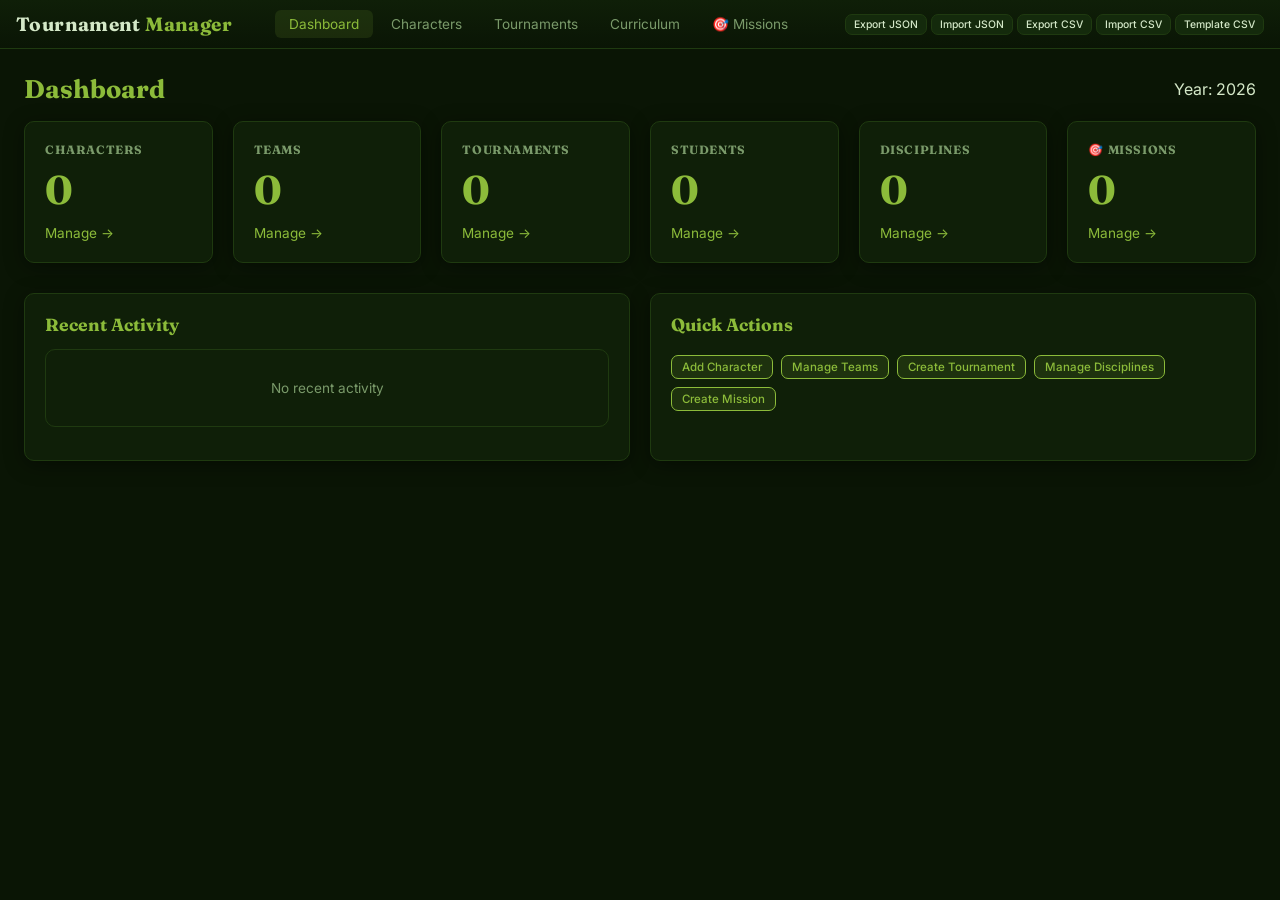
==== commit 4aa4b298: "Update index.html" ====
--- a/index.html
+++ b/index.html
@@ -11,12 +11,12 @@
 <body>
     <header>
         <h1>Tournament <span>Manager</span></h1>
-<nav id="main-nav">
-    <a href="index.html">Dashboard</a>
-    <a href="characters.html">Characters</a>
-    <a href="tournaments.html">Tournaments</a>
-    <a href="curriculum.html">Curriculum</a>
-    <a href="missions.html">Missions</a>
+        <nav id="main-nav">
+            <a href="index.html" class="active">Dashboard</a>
+            <a href="characters.html">Characters</a>
+            <a href="tournaments.html">Tournaments</a>
+            <a href="curriculum.html">Curriculum</a>
+            <a href="missions.html">🎯 Missions</a>
         </nav>
         <div class="header-actions">
             <button id="export-json-btn" class="small">Export JSON</button>
@@ -61,6 +61,11 @@
                 <p class="stat-number" id="discipline-count">0</p>
                 <a href="curriculum.html" class="stat-link">Manage →</a>
             </div>
+            <div class="stat-card">
+                <h3>🎯 Missions</h3>
+                <p class="stat-number" id="mission-count">0</p>
+                <a href="missions.html" class="stat-link">Manage →</a>
+            </div>
         </div>
 
         <div class="dashboard-grid">
@@ -77,6 +82,7 @@
                     <a href="tournaments.html"><button class="primary small">Manage Teams</button></a>
                     <a href="tournaments.html"><button class="primary small">Create Tournament</button></a>
                     <a href="curriculum.html"><button class="primary small">Manage Disciplines</button></a>
+                    <a href="missions.html"><button class="primary small">Create Mission</button></a>
                 </div>
             </div>
         </div>
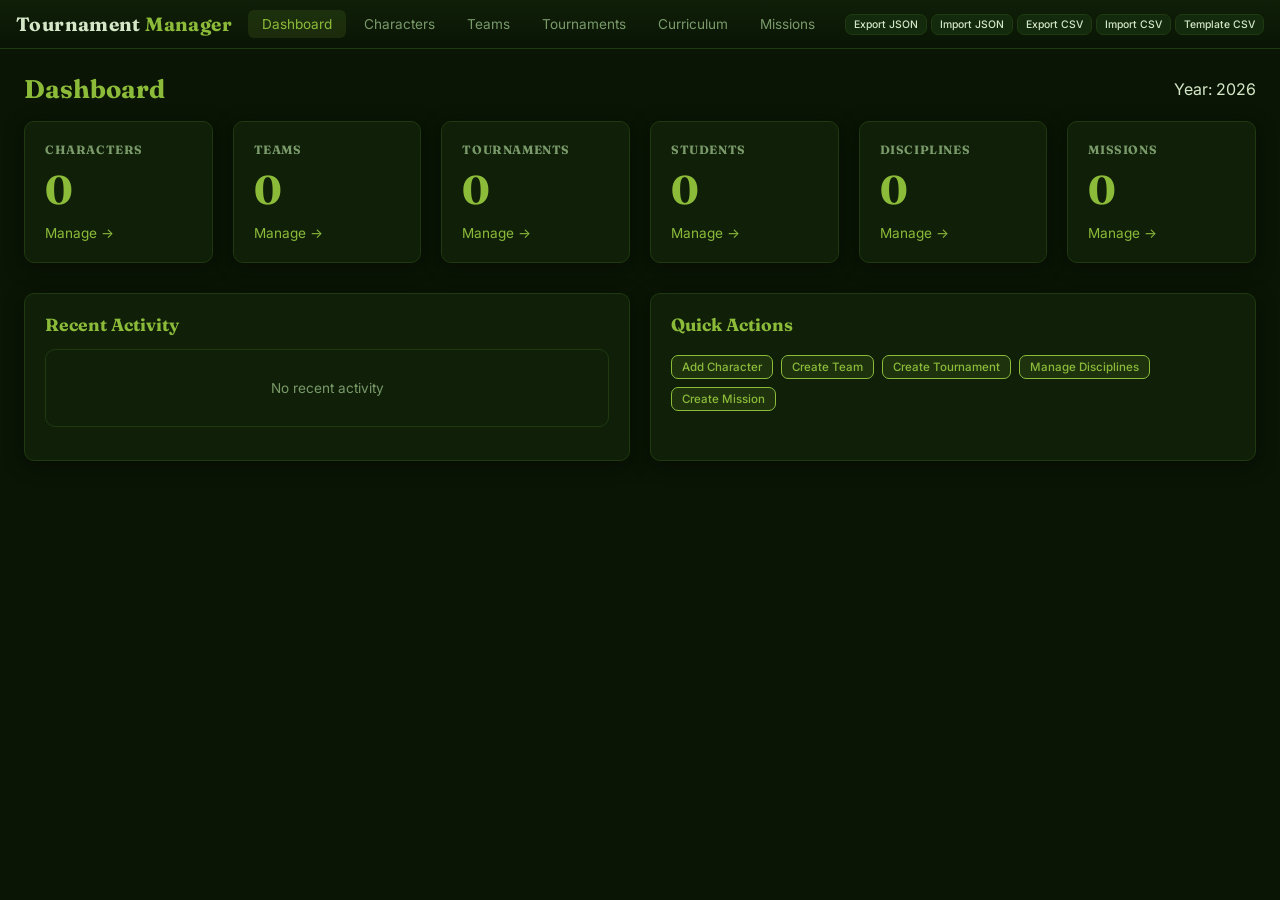
==== commit fa70d61b: "Update index.html" ====
--- a/index.html
+++ b/index.html
@@ -14,9 +14,10 @@
         <nav id="main-nav">
             <a href="index.html" class="active">Dashboard</a>
             <a href="characters.html">Characters</a>
+            <a href="team-manager.html">Teams</a>
             <a href="tournaments.html">Tournaments</a>
             <a href="curriculum.html">Curriculum</a>
-            <a href="missions.html">🎯 Missions</a>
+            <a href="missions.html">Missions</a>
         </nav>
         <div class="header-actions">
             <button id="export-json-btn" class="small">Export JSON</button>
@@ -44,7 +45,7 @@
             <div class="stat-card">
                 <h3>Teams</h3>
                 <p class="stat-number" id="team-count">0</p>
-                <a href="tournaments.html" class="stat-link">Manage →</a>
+                <a href="team-manager.html" class="stat-link">Manage →</a>
             </div>
             <div class="stat-card">
                 <h3>Tournaments</h3>
@@ -62,7 +63,7 @@
                 <a href="curriculum.html" class="stat-link">Manage →</a>
             </div>
             <div class="stat-card">
-                <h3>🎯 Missions</h3>
+                <h3>Missions</h3>
                 <p class="stat-number" id="mission-count">0</p>
                 <a href="missions.html" class="stat-link">Manage →</a>
             </div>
@@ -79,7 +80,7 @@
                 <h3>Quick Actions</h3>
                 <div style="display:flex;flex-wrap:wrap;gap:8px;padding:8px 0;">
                     <a href="characters.html"><button class="primary small">Add Character</button></a>
-                    <a href="tournaments.html"><button class="primary small">Manage Teams</button></a>
+                    <a href="team-manager.html"><button class="primary small">Create Team</button></a>
                     <a href="tournaments.html"><button class="primary small">Create Tournament</button></a>
                     <a href="curriculum.html"><button class="primary small">Manage Disciplines</button></a>
                     <a href="missions.html"><button class="primary small">Create Mission</button></a>
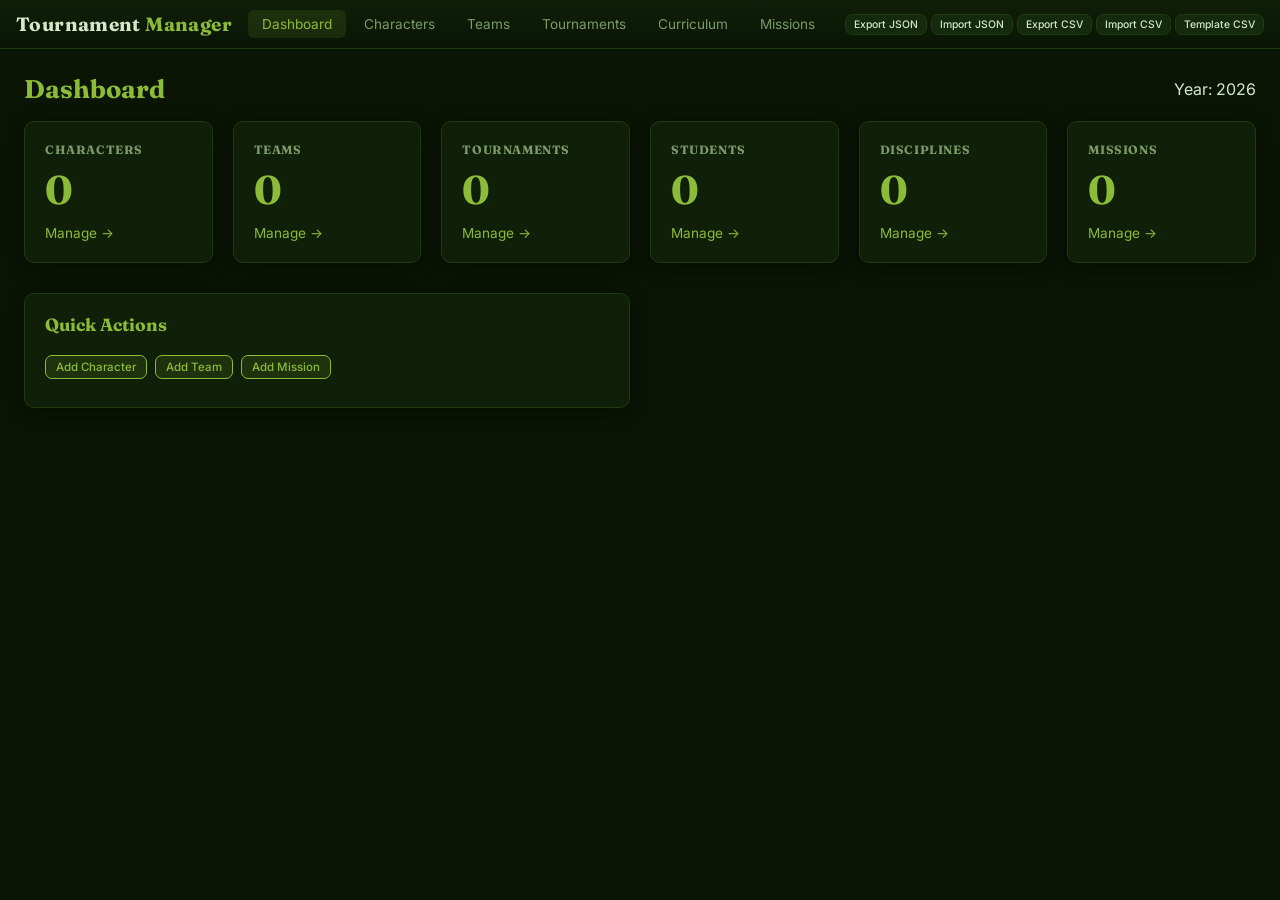
==== commit 3f229e25: "Update index.html" ====
--- a/index.html
+++ b/index.html
@@ -71,19 +71,11 @@
 
         <div class="dashboard-grid">
             <div class="dashboard-section">
-                <h3>Recent Activity</h3>
-                <div id="activity-log">
-                    <p class="empty-state">No recent activity</p>
-                </div>
-            </div>
-            <div class="dashboard-section">
                 <h3>Quick Actions</h3>
                 <div style="display:flex;flex-wrap:wrap;gap:8px;padding:8px 0;">
                     <a href="characters.html"><button class="primary small">Add Character</button></a>
-                    <a href="team-manager.html"><button class="primary small">Create Team</button></a>
-                    <a href="tournaments.html"><button class="primary small">Create Tournament</button></a>
-                    <a href="curriculum.html"><button class="primary small">Manage Disciplines</button></a>
-                    <a href="missions.html"><button class="primary small">Create Mission</button></a>
+                    <a href="team-manager.html"><button class="primary small">Add Team</button></a>
+                    <a href="missions.html"><button class="primary small">Add Mission</button></a>
                 </div>
             </div>
         </div>
--- a/style.css
+++ b/style.css
@@ -239,6 +239,7 @@
         order: 3;
         justify-content: center;
         gap: 3px;
+        flex-wrap: wrap;
     }
     .header-actions button.small {
         font-size: 0.55rem;
@@ -673,6 +674,365 @@
 }
 
 /* ============================================================
+   FILTER SECTION
+   ============================================================ */
+.filter-section {
+    display: flex;
+    align-items: center;
+    gap: 8px;
+    padding: 10px 12px;
+    background: var(--panel-alt);
+    border-radius: var(--radius);
+    margin-bottom: 12px;
+    flex-wrap: wrap;
+    border: 1px solid var(--border);
+}
+.filter-section label {
+    font-size: 0.78rem;
+    color: var(--text-dim);
+    font-weight: 500;
+}
+.filter-section input {
+    background: var(--bg);
+    border: 1px solid var(--border);
+    color: var(--text);
+    border-radius: 6px;
+    padding: 5px 8px;
+    font-size: 0.8rem;
+    font-family: 'Inter', sans-serif;
+    width: 70px;
+}
+.filter-section input:focus {
+    outline: none;
+    border-color: var(--accent);
+}
+.filter-section select {
+    background: var(--bg);
+    border: 1px solid var(--border);
+    color: var(--text);
+    border-radius: 6px;
+    padding: 5px 8px;
+    font-size: 0.8rem;
+    font-family: 'Inter', sans-serif;
+}
+
+/* ============================================================
+   LISTS
+   ============================================================ */
+.list-header {
+    display: grid;
+    gap: 8px;
+    padding: 8px 12px;
+    background: var(--panel-alt);
+    border-radius: var(--radius) var(--radius) 0 0;
+    border: 1px solid var(--border);
+    border-bottom: none;
+    font-weight: 600;
+    font-size: 0.7rem;
+    color: var(--text-dim);
+    text-transform: uppercase;
+    letter-spacing: 0.05em;
+    overflow-x: auto;
+}
+.list-item {
+    display: grid;
+    gap: 8px;
+    padding: 8px 12px;
+    background: var(--panel);
+    border: 1px solid var(--border);
+    border-top: none;
+    align-items: center;
+    overflow-x: auto;
+}
+.list-item:last-child {
+    border-radius: 0 0 var(--radius) var(--radius);
+}
+.list-item .actions {
+    display: flex;
+    gap: 4px;
+    flex-wrap: wrap;
+}
+.list-item.deceased {
+    opacity: 0.55;
+    background: var(--panel-alt);
+    border-left: 3px solid var(--danger);
+}
+
+/* Character List */
+.list-header.char-header {
+    grid-template-columns: 1.5fr 0.8fr 0.8fr 0.8fr 1fr;
+}
+.list-item.char-item {
+    grid-template-columns: 1.5fr 0.8fr 0.8fr 0.8fr 1fr;
+}
+@media (max-width: 600px) {
+    .list-header.char-header {
+        grid-template-columns: 1.2fr 0.7fr 0.7fr 0.7fr 1fr;
+        font-size: 0.6rem;
+        gap: 4px;
+        padding: 6px 8px;
+    }
+    .list-item.char-item {
+        grid-template-columns: 1.2fr 0.7fr 0.7fr 0.7fr 1fr;
+        gap: 4px;
+        padding: 6px 8px;
+        font-size: 0.75rem;
+    }
+    .list-item.char-item .actions button {
+        font-size: 0.6rem;
+        padding: 2px 6px;
+    }
+}
+
+/* Team List */
+.list-header.team-header {
+    grid-template-columns: 1.2fr 0.8fr 0.6fr 0.6fr 1fr;
+}
+.list-item.team-item {
+    grid-template-columns: 1.2fr 0.8fr 0.6fr 0.6fr 1fr;
+}
+@media (max-width: 600px) {
+    .list-header.team-header {
+        grid-template-columns: 1fr 0.6fr 0.5fr 0.5fr 0.8fr;
+        font-size: 0.6rem;
+        gap: 4px;
+        padding: 6px 8px;
+    }
+    .list-item.team-item {
+        grid-template-columns: 1fr 0.6fr 0.5fr 0.5fr 0.8fr;
+        gap: 4px;
+        padding: 6px 8px;
+        font-size: 0.7rem;
+    }
+    .list-item.team-item .actions button {
+        font-size: 0.55rem;
+        padding: 2px 4px;
+    }
+}
+
+/* Tournament List */
+.list-header.tourn-header {
+    grid-template-columns: 1fr 0.8fr 0.6fr 0.5fr 0.8fr;
+}
+.list-item.tourn-item {
+    grid-template-columns: 1fr 0.8fr 0.6fr 0.5fr 0.8fr;
+}
+@media (max-width: 600px) {
+    .list-header.tourn-header {
+        grid-template-columns: 1fr 0.6fr 0.4fr 0.4fr 0.6fr;
+        font-size: 0.6rem;
+        gap: 4px;
+        padding: 6px 8px;
+    }
+    .list-item.tourn-item {
+        grid-template-columns: 1fr 0.6fr 0.4fr 0.4fr 0.6fr;
+        gap: 4px;
+        padding: 6px 8px;
+        font-size: 0.7rem;
+    }
+    .list-item.tourn-item .actions button {
+        font-size: 0.55rem;
+        padding: 2px 4px;
+    }
+}
+
+/* Mission List */
+.list-header.mission-header {
+    grid-template-columns: 1.2fr 0.6fr 0.6fr 0.6fr 0.6fr 1fr;
+}
+.list-item.mission-item {
+    grid-template-columns: 1.2fr 0.6fr 0.6fr 0.6fr 0.6fr 1fr;
+}
+@media (max-width: 600px) {
+    .list-header.mission-header {
+        grid-template-columns: 1fr 0.5fr 0.5fr 0.5fr 0.5fr 0.6fr;
+        font-size: 0.55rem;
+        gap: 3px;
+        padding: 6px 8px;
+    }
+    .list-item.mission-item {
+        grid-template-columns: 1fr 0.5fr 0.5fr 0.5fr 0.5fr 0.6fr;
+        gap: 3px;
+        padding: 6px 8px;
+        font-size: 0.65rem;
+    }
+    .list-item.mission-item .actions button {
+        font-size: 0.5rem;
+        padding: 2px 4px;
+    }
+}
+
+/* ============================================================
+   BADGES
+   ============================================================ */
+.deceased-badge {
+    color: var(--danger);
+    font-size: 0.65rem;
+    margin-left: 4px;
+    font-weight: 600;
+}
+.eliminated-badge {
+    color: var(--danger);
+    font-size: 0.65rem;
+    font-weight: 600;
+    background: var(--danger-soft);
+    padding: 1px 6px;
+    border-radius: 4px;
+    margin-left: 4px;
+}
+.conflict-badge {
+    color: var(--danger);
+    font-size: 0.6rem;
+    background: var(--danger-soft);
+    padding: 1px 6px;
+    border-radius: 4px;
+    margin-left: 4px;
+}
+.warning-badge {
+    color: var(--warning);
+    font-size: 0.6rem;
+    background: var(--warning-soft);
+    padding: 1px 6px;
+    border-radius: 4px;
+    margin-left: 4px;
+}
+
+/* ============================================================
+   TEAM MEMBERS EXPANDED
+   ============================================================ */
+.team-members-expanded {
+    grid-column: 1 / -1;
+    padding: 6px 10px 10px 10px;
+    background: var(--bg);
+    border-radius: 0 0 var(--radius) var(--radius);
+    border: 1px solid var(--border);
+    border-top: none;
+    margin-top: -6px;
+    margin-bottom: 2px;
+    overflow-x: auto;
+}
+.team-members-expanded .member-entry {
+    display: flex;
+    justify-content: space-between;
+    align-items: center;
+    padding: 3px 6px;
+    border-bottom: 1px solid var(--border-soft);
+    font-size: 0.78rem;
+    flex-wrap: wrap;
+    gap: 4px;
+}
+.team-members-expanded .member-entry:last-child {
+    border-bottom: none;
+}
+.team-members-expanded .member-entry .role {
+    color: var(--accent);
+    font-size: 0.7rem;
+}
+.team-members-expanded .member-entry.empty {
+    color: var(--text-dim);
+    font-style: italic;
+}
+
+/* ============================================================
+   MEMBER MODAL
+   ============================================================ */
+.member-form {
+    display: flex;
+    gap: 6px;
+    flex-wrap: wrap;
+    margin-bottom: 12px;
+    padding: 10px;
+    background: var(--panel-alt);
+    border-radius: var(--radius);
+    align-items: center;
+}
+.member-form select,
+.member-form input {
+    background: var(--bg);
+    border: 1px solid var(--border);
+    color: var(--text);
+    border-radius: 6px;
+    padding: 5px 8px;
+    font-size: 0.78rem;
+    font-family: 'Inter', sans-serif;
+    flex: 1;
+    min-width: 80px;
+}
+.member-form select:focus,
+.member-form input:focus {
+    outline: none;
+    border-color: var(--accent);
+}
+#members-list .member-entry {
+    display: flex;
+    justify-content: space-between;
+    align-items: center;
+    padding: 6px 10px;
+    background: var(--panel-alt);
+    border-radius: 6px;
+    margin-bottom: 4px;
+    flex-wrap: wrap;
+    gap: 4px;
+}
+#members-list .member-entry .member-info {
+    display: flex;
+    gap: 10px;
+    flex-wrap: wrap;
+    align-items: center;
+    flex: 1;
+}
+#members-list .member-entry .member-info span {
+    font-size: 0.8rem;
+}
+#members-list .member-entry .member-info .role {
+    color: var(--accent);
+}
+#members-list .member-entry .member-info .years {
+    color: var(--text-dim);
+    font-size: 0.7rem;
+}
+#members-list .member-entry .member-actions {
+    display: flex;
+    gap: 4px;
+}
+
+/* ============================================================
+   RANKING MODAL
+   ============================================================ */
+.ranking-form {
+    display: flex;
+    gap: 6px;
+    flex-wrap: wrap;
+    margin-bottom: 12px;
+    padding: 10px;
+    background: var(--panel-alt);
+    border-radius: var(--radius);
+    align-items: center;
+}
+.ranking-form input {
+    background: var(--bg);
+    border: 1px solid var(--border);
+    color: var(--text);
+    border-radius: 6px;
+    padding: 5px 8px;
+    font-size: 0.78rem;
+    font-family: 'Inter', sans-serif;
+    flex: 1;
+    min-width: 80px;
+}
+#ranking-list .ranking-entry {
+    display: flex;
+    justify-content: space-between;
+    align-items: center;
+    padding: 5px 10px;
+    background: var(--panel-alt);
+    border-radius: 6px;
+    margin-bottom: 4px;
+    flex-wrap: wrap;
+    gap: 4px;
+}
+
+/* ============================================================
    CURRICULUM - Discipline List
    ============================================================ */
 #discipline-list {
@@ -766,130 +1126,6 @@
         font-size: 0.45rem;
         padding: 1px 3px;
     }
-}
-
-/* ============================================================
-   CURRICULUM - Discipline Groups
-   ============================================================ */
-#discipline-groups-container {
-    display: flex;
-    flex-direction: column;
-    gap: 16px;
-}
-.discipline-groups-card {
-    background: var(--panel);
-    border: 1px solid var(--border);
-    border-radius: var(--radius);
-    padding: 16px;
-    box-shadow: var(--shadow);
-    transition: border-color 0.2s;
-}
-.discipline-groups-card:hover {
-    border-color: var(--accent);
-}
-.discipline-groups-card .discipline-group-card {
-    background: var(--bg);
-    border: 1px solid var(--border-soft);
-    border-radius: var(--radius);
-    padding: 8px 12px;
-    flex: 1;
-    min-width: 120px;
-    max-width: 250px;
-    transition: border-color 0.2s;
-}
-.discipline-groups-card .discipline-group-card:hover {
-    border-color: var(--accent);
-}
-.discipline-groups-card .discipline-group-card .group-header {
-    display: flex;
-    justify-content: space-between;
-    align-items: center;
-    cursor: pointer;
-}
-.discipline-groups-card .discipline-group-card .group-header .group-name {
-    font-weight: 600;
-    color: var(--accent);
-}
-.discipline-groups-card .discipline-group-card .group-header .group-meta {
-    font-size: 0.7rem;
-    color: var(--text-dim);
-}
-.discipline-groups-card .discipline-group-card .group-students {
-    margin-top: 6px;
-    padding-top: 6px;
-    border-top: 1px solid var(--border-soft);
-}
-.discipline-groups-card .discipline-group-card .group-students .student-tag {
-    background: var(--panel-alt);
-    padding: 2px 8px;
-    border-radius: 12px;
-    font-size: 0.7rem;
-    display: inline-flex;
-    align-items: center;
-    gap: 4px;
-}
-.discipline-groups-card .discipline-group-card .group-students .student-tag .remove-from-discipline-group-btn {
-    background: none;
-    border: none;
-    color: var(--danger);
-    cursor: pointer;
-    font-size: 0.6rem;
-    padding: 0 2px;
-}
-.discipline-groups-card .discipline-group-card .group-students .student-tag .remove-from-discipline-group-btn:hover {
-    color: var(--danger);
-    opacity: 0.7;
-}
-
-/* Group capacity indicator */
-.group-capacity {
-    font-size: 0.6rem;
-    padding: 2px 6px;
-    border-radius: 10px;
-}
-.group-capacity.full {
-    background: var(--danger-soft);
-    color: var(--danger);
-}
-.group-capacity.near-full {
-    background: var(--warning-soft);
-    color: var(--warning);
-}
-.group-capacity.has-space {
-    background: var(--accent-soft);
-    color: var(--accent);
-}
-
-/* Auto-distribute button */
-.auto-distribute-section {
-    background: var(--panel);
-    border: 1px solid var(--border);
-    border-radius: var(--radius);
-    padding: 16px;
-    margin-bottom: 16px;
-    box-shadow: var(--shadow);
-}
-.auto-distribute-section .stats {
-    display: grid;
-    grid-template-columns: repeat(auto-fit, minmax(100px, 1fr));
-    gap: 12px;
-    margin: 8px 0;
-}
-.auto-distribute-section .stat-item {
-    text-align: center;
-    padding: 8px;
-    background: var(--bg);
-    border-radius: var(--radius);
-}
-.auto-distribute-section .stat-item .number {
-    font-size: 1.5rem;
-    font-weight: 700;
-    font-family: 'Fraunces', serif;
-    color: var(--accent);
-}
-.auto-distribute-section .stat-item .label {
-    font-size: 0.65rem;
-    color: var(--text-dim);
 }
 
 /* ============================================================
@@ -1571,367 +1807,6 @@
     font-size: 0.7rem;
     display: inline-block;
     margin: 2px;
-}
-
-/* ============================================================
-   LISTS (General)
-   ============================================================ */
-.list-header {
-    display: grid;
-    gap: 8px;
-    padding: 8px 12px;
-    background: var(--panel-alt);
-    border-radius: var(--radius) var(--radius) 0 0;
-    border: 1px solid var(--border);
-    border-bottom: none;
-    font-weight: 600;
-    font-size: 0.7rem;
-    color: var(--text-dim);
-    text-transform: uppercase;
-    letter-spacing: 0.05em;
-    overflow-x: auto;
-}
-.list-item {
-    display: grid;
-    gap: 8px;
-    padding: 8px 12px;
-    background: var(--panel);
-    border: 1px solid var(--border);
-    border-top: none;
-    align-items: center;
-    overflow-x: auto;
-}
-.list-item:last-child {
-    border-radius: 0 0 var(--radius) var(--radius);
-}
-.list-item .actions {
-    display: flex;
-    gap: 4px;
-    flex-wrap: wrap;
-}
-.list-item.deceased {
-    opacity: 0.55;
-    background: var(--panel-alt);
-    border-left: 3px solid var(--danger);
-}
-
-/* Character List */
-.list-header.char-header {
-    grid-template-columns: 1.5fr 0.8fr 0.8fr 0.8fr 1fr;
-}
-.list-item.char-item {
-    grid-template-columns: 1.5fr 0.8fr 0.8fr 0.8fr 1fr;
-}
-@media (max-width: 600px) {
-    .list-header.char-header {
-        grid-template-columns: 1.2fr 0.7fr 0.7fr 0.7fr 1fr;
-        font-size: 0.6rem;
-        gap: 4px;
-        padding: 6px 8px;
-    }
-    .list-item.char-item {
-        grid-template-columns: 1.2fr 0.7fr 0.7fr 0.7fr 1fr;
-        gap: 4px;
-        padding: 6px 8px;
-        font-size: 0.75rem;
-    }
-    .list-item.char-item .actions button {
-        font-size: 0.6rem;
-        padding: 2px 6px;
-    }
-}
-
-/* Team List */
-.list-header.team-header {
-    grid-template-columns: 1.2fr 0.8fr 1fr 0.7fr 0.7fr 1.2fr;
-}
-.list-item.team-item {
-    grid-template-columns: 1.2fr 0.8fr 1fr 0.7fr 0.7fr 1.2fr;
-}
-@media (max-width: 600px) {
-    .list-header.team-header {
-        grid-template-columns: 1fr 0.6fr 0.8fr 0.5fr 0.5fr 1fr;
-        font-size: 0.6rem;
-        gap: 4px;
-        padding: 6px 8px;
-    }
-    .list-item.team-item {
-        grid-template-columns: 1fr 0.6fr 0.8fr 0.5fr 0.5fr 1fr;
-        gap: 4px;
-        padding: 6px 8px;
-        font-size: 0.7rem;
-    }
-    .list-item.team-item .actions button {
-        font-size: 0.6rem;
-        padding: 2px 6px;
-    }
-}
-
-/* Tournament List */
-.list-header.tourn-header {
-    grid-template-columns: 1.2fr 0.8fr 0.8fr 0.8fr 0.8fr 1.2fr;
-}
-.list-item.tourn-item {
-    grid-template-columns: 1.2fr 0.8fr 0.8fr 0.8fr 0.8fr 1.2fr;
-}
-@media (max-width: 600px) {
-    .list-header.tourn-header {
-        grid-template-columns: 1fr 0.6fr 0.7fr 0.7fr 0.7fr 1fr;
-        font-size: 0.6rem;
-        gap: 4px;
-        padding: 6px 8px;
-    }
-    .list-item.tourn-item {
-        grid-template-columns: 1fr 0.6fr 0.7fr 0.7fr 0.7fr 1fr;
-        gap: 4px;
-        padding: 6px 8px;
-        font-size: 0.7rem;
-    }
-    .list-item.tourn-item .actions button {
-        font-size: 0.6rem;
-        padding: 2px 6px;
-    }
-}
-
-/* ============================================================
-   BADGES
-   ============================================================ */
-.deceased-badge {
-    color: var(--danger);
-    font-size: 0.65rem;
-    margin-left: 4px;
-    font-weight: 600;
-}
-.eliminated-badge {
-    color: var(--danger);
-    font-size: 0.65rem;
-    font-weight: 600;
-    background: var(--danger-soft);
-    padding: 1px 6px;
-    border-radius: 4px;
-    margin-left: 4px;
-}
-.conflict-badge {
-    color: var(--danger);
-    font-size: 0.6rem;
-    background: var(--danger-soft);
-    padding: 1px 6px;
-    border-radius: 4px;
-    margin-left: 4px;
-}
-.warning-badge {
-    color: var(--warning);
-    font-size: 0.6rem;
-    background: var(--warning-soft);
-    padding: 1px 6px;
-    border-radius: 4px;
-    margin-left: 4px;
-}
-
-/* ============================================================
-   TEAM MEMBERS EXPANDED
-   ============================================================ */
-.team-members-expanded {
-    grid-column: 1 / -1;
-    padding: 6px 10px 10px 10px;
-    background: var(--bg);
-    border-radius: 0 0 var(--radius) var(--radius);
-    border: 1px solid var(--border);
-    border-top: none;
-    margin-top: -6px;
-    margin-bottom: 2px;
-    overflow-x: auto;
-}
-.team-members-expanded .member-entry {
-    display: flex;
-    justify-content: space-between;
-    align-items: center;
-    padding: 3px 6px;
-    border-bottom: 1px solid var(--border-soft);
-    font-size: 0.78rem;
-    flex-wrap: wrap;
-    gap: 4px;
-}
-.team-members-expanded .member-entry:last-child {
-    border-bottom: none;
-}
-.team-members-expanded .member-entry .role {
-    color: var(--accent);
-    font-size: 0.7rem;
-}
-.team-members-expanded .member-entry.empty {
-    color: var(--text-dim);
-    font-style: italic;
-}
-
-/* ============================================================
-   MEMBER MODAL
-   ============================================================ */
-.member-form {
-    display: flex;
-    gap: 6px;
-    flex-wrap: wrap;
-    margin-bottom: 12px;
-    padding: 10px;
-    background: var(--panel-alt);
-    border-radius: var(--radius);
-    align-items: center;
-}
-.member-form select,
-.member-form input {
-    background: var(--bg);
-    border: 1px solid var(--border);
-    color: var(--text);
-    border-radius: 6px;
-    padding: 5px 8px;
-    font-size: 0.78rem;
-    font-family: 'Inter', sans-serif;
-    flex: 1;
-    min-width: 80px;
-}
-.member-form select:focus,
-.member-form input:focus {
-    outline: none;
-    border-color: var(--accent);
-}
-#members-list .member-entry {
-    display: flex;
-    justify-content: space-between;
-    align-items: center;
-    padding: 6px 10px;
-    background: var(--panel-alt);
-    border-radius: 6px;
-    margin-bottom: 4px;
-    flex-wrap: wrap;
-    gap: 4px;
-}
-#members-list .member-entry .member-info {
-    display: flex;
-    gap: 10px;
-    flex-wrap: wrap;
-    align-items: center;
-    flex: 1;
-}
-#members-list .member-entry .member-info span {
-    font-size: 0.8rem;
-}
-#members-list .member-entry .member-info .role {
-    color: var(--accent);
-}
-#members-list .member-entry .member-info .years {
-    color: var(--text-dim);
-    font-size: 0.7rem;
-}
-#members-list .member-entry .member-actions {
-    display: flex;
-    gap: 4px;
-}
-
-/* ============================================================
-   RANKING MODAL
-   ============================================================ */
-.ranking-form {
-    display: flex;
-    gap: 6px;
-    flex-wrap: wrap;
-    margin-bottom: 12px;
-    padding: 10px;
-    background: var(--panel-alt);
-    border-radius: var(--radius);
-    align-items: center;
-}
-.ranking-form input {
-    background: var(--bg);
-    border: 1px solid var(--border);
-    color: var(--text);
-    border-radius: 6px;
-    padding: 5px 8px;
-    font-size: 0.78rem;
-    font-family: 'Inter', sans-serif;
-    flex: 1;
-    min-width: 80px;
-}
-#ranking-list .ranking-entry {
-    display: flex;
-    justify-content: space-between;
-    align-items: center;
-    padding: 5px 10px;
-    background: var(--panel-alt);
-    border-radius: 6px;
-    margin-bottom: 4px;
-    flex-wrap: wrap;
-    gap: 4px;
-}
-
-/* ============================================================
-   CALENDAR (Legacy)
-   ============================================================ */
-.calendar-container {
-    display: flex;
-    gap: 12px;
-    background: var(--panel);
-    border: 1px solid var(--border);
-    border-radius: var(--radius);
-    padding: 12px;
-    box-shadow: var(--shadow);
-    overflow-x: auto;
-    flex-direction: column;
-}
-@media (min-width: 768px) {
-    .calendar-container {
-        flex-direction: row;
-        padding: 20px;
-        gap: 20px;
-    }
-}
-.calendar-grid {
-    display: grid;
-    grid-template-columns: repeat(7, 1fr);
-    gap: 4px;
-    flex: 3;
-    min-width: 400px;
-}
-@media (max-width: 600px) {
-    .calendar-grid {
-        min-width: 350px;
-        gap: 3px;
-    }
-}
-.calendar-sidebar {
-    flex: 1;
-    min-width: 180px;
-    max-width: 100%;
-    display: flex;
-    flex-direction: column;
-    gap: 12px;
-}
-@media (min-width: 768px) {
-    .calendar-sidebar {
-        min-width: 220px;
-        max-width: 320px;
-        gap: 16px;
-    }
-}
-.sidebar-section {
-    background: var(--bg);
-    border: 1px solid var(--border-soft);
-    border-radius: var(--radius);
-    padding: 10px;
-    overflow-x: auto;
-}
-@media (min-width: 768px) {
-    .sidebar-section {
-        padding: 12px;
-    }
-}
-.sidebar-section h4 {
-    font-size: 0.8rem;
-    color: var(--accent);
-    margin-bottom: 6px;
-}
-.sidebar-section .empty-state {
-    padding: 10px;
-    font-size: 0.75rem;
 }
 
 /* ============================================================
@@ -2778,35 +2653,252 @@
 }
 
 /* ============================================================
-   FILTER SECTION
-   ============================================================ */
-.filter-section {
-    display: flex;
-    align-items: center;
-    gap: 8px;
-    padding: 10px 12px;
-    background: var(--panel-alt);
+   AUTO-GROUPS
+   ============================================================ */
+.auto-group-card {
+    background: var(--panel);
+    border: 1px solid var(--border);
     border-radius: var(--radius);
-    margin-bottom: 12px;
-    flex-wrap: wrap;
-    border: 1px solid var(--border);
-}
-.filter-section label {
-    font-size: 0.78rem;
-    color: var(--text-dim);
-    font-weight: 500;
-}
-.filter-section input {
+    padding: 12px 16px;
+}
+.auto-group-card:hover {
+    border-color: var(--accent);
+}
+
+.discipline-groups-card {
+    background: var(--panel);
+    border: 1px solid var(--border);
+    border-radius: var(--radius);
+    padding: 16px;
+    box-shadow: var(--shadow);
+    transition: border-color 0.2s;
+}
+.discipline-groups-card:hover {
+    border-color: var(--accent);
+}
+.discipline-groups-card .discipline-group-card {
     background: var(--bg);
-    border: 1px solid var(--border);
-    color: var(--text);
-    border-radius: 6px;
-    padding: 5px 8px;
-    font-size: 0.8rem;
-    font-family: 'Inter', sans-serif;
-    width: 70px;
-}
-.filter-section input:focus {
-    outline: none;
+    border: 1px solid var(--border-soft);
+    border-radius: var(--radius);
+    padding: 8px 12px;
+    flex: 1;
+    min-width: 120px;
+    max-width: 250px;
+    transition: border-color 0.2s;
+}
+.discipline-groups-card .discipline-group-card:hover {
     border-color: var(--accent);
 }
+.discipline-groups-card .discipline-group-card .group-header {
+    display: flex;
+    justify-content: space-between;
+    align-items: center;
+    cursor: pointer;
+}
+.discipline-groups-card .discipline-group-card .group-header .group-name {
+    font-weight: 600;
+    color: var(--accent);
+}
+.discipline-groups-card .discipline-group-card .group-header .group-meta {
+    font-size: 0.7rem;
+    color: var(--text-dim);
+}
+.discipline-groups-card .discipline-group-card .group-students {
+    margin-top: 6px;
+    padding-top: 6px;
+    border-top: 1px solid var(--border-soft);
+}
+.discipline-groups-card .discipline-group-card .group-students .student-tag {
+    background: var(--panel-alt);
+    padding: 2px 8px;
+    border-radius: 12px;
+    font-size: 0.7rem;
+    display: inline-flex;
+    align-items: center;
+    gap: 4px;
+}
+.discipline-groups-card .discipline-group-card .group-students .student-tag .remove-from-discipline-group-btn {
+    background: none;
+    border: none;
+    color: var(--danger);
+    cursor: pointer;
+    font-size: 0.6rem;
+    padding: 0 2px;
+}
+.discipline-groups-card .discipline-group-card .group-students .student-tag .remove-from-discipline-group-btn:hover {
+    color: var(--danger);
+    opacity: 0.7;
+}
+
+/* Group capacity indicator */
+.group-capacity {
+    font-size: 0.6rem;
+    padding: 2px 6px;
+    border-radius: 10px;
+}
+.group-capacity.full {
+    background: var(--danger-soft);
+    color: var(--danger);
+}
+.group-capacity.near-full {
+    background: var(--warning-soft);
+    color: var(--warning);
+}
+.group-capacity.has-space {
+    background: var(--accent-soft);
+    color: var(--accent);
+}
+
+/* Auto-distribute section */
+.auto-distribute-section {
+    background: var(--panel);
+    border: 1px solid var(--border);
+    border-radius: var(--radius);
+    padding: 16px;
+    margin-bottom: 16px;
+    box-shadow: var(--shadow);
+}
+.auto-distribute-section .stats {
+    display: grid;
+    grid-template-columns: repeat(auto-fit, minmax(100px, 1fr));
+    gap: 12px;
+    margin: 8px 0;
+}
+.auto-distribute-section .stat-item {
+    text-align: center;
+    padding: 8px;
+    background: var(--bg);
+    border-radius: var(--radius);
+}
+.auto-distribute-section .stat-item .number {
+    font-size: 1.5rem;
+    font-weight: 700;
+    font-family: 'Fraunces', serif;
+    color: var(--accent);
+}
+.auto-distribute-section .stat-item .label {
+    font-size: 0.65rem;
+    color: var(--text-dim);
+}
+
+/* ============================================================
+   RESPONSIVE FIXES FOR MOBILE
+   ============================================================ */
+@media (max-width: 480px) {
+    .modal-content {
+        padding: 12px;
+        max-width: 100%;
+        border-radius: 0;
+        max-height: 100vh;
+    }
+    .modal-header h3 {
+        font-size: 1rem;
+    }
+    .form-grid {
+        grid-template-columns: 1fr;
+        gap: 8px;
+    }
+    .form-group input,
+    .form-group select,
+    .form-group textarea {
+        font-size: 0.75rem;
+        padding: 5px 8px;
+    }
+    button {
+        font-size: 0.7rem;
+        padding: 6px 12px;
+    }
+    button.small {
+        font-size: 0.6rem;
+        padding: 3px 6px;
+    }
+    .filter-section {
+        flex-direction: column;
+        align-items: stretch;
+        gap: 6px;
+    }
+    .filter-section input,
+    .filter-section select {
+        width: 100%;
+    }
+    .stats-grid {
+        grid-template-columns: repeat(2, 1fr);
+        gap: 8px;
+    }
+    .stat-card {
+        padding: 10px;
+    }
+    .stat-card .stat-number {
+        font-size: 1.5rem;
+    }
+    .dashboard-grid {
+        grid-template-columns: 1fr;
+        gap: 12px;
+    }
+    .tab-nav {
+        gap: 1px;
+    }
+    .tab-btn {
+        font-size: 0.65rem;
+        padding: 4px 8px;
+    }
+    .list-header,
+    .list-item {
+        font-size: 0.6rem;
+        padding: 4px 6px;
+        gap: 4px;
+    }
+    .list-item .actions button {
+        font-size: 0.5rem;
+        padding: 1px 4px;
+    }
+    .page-header h2 {
+        font-size: 1.1rem;
+    }
+    .page-header {
+        margin-bottom: 10px;
+    }
+    .schedule-sidebar {
+        grid-template-columns: 1fr;
+        gap: 12px;
+    }
+}
+
+/* ============================================================
+   PRINT STYLES
+   ============================================================ */
+@media print {
+    header {
+        position: static;
+        border-bottom: 1px solid #ccc;
+    }
+    .header-actions {
+        display: none !important;
+    }
+    .modal {
+        position: static;
+        background: none;
+        padding: 0;
+    }
+    .modal-content {
+        box-shadow: none;
+        border: 1px solid #ccc;
+        max-height: none;
+    }
+    .modal.hidden {
+        display: block !important;
+    }
+    .close-modal {
+        display: none !important;
+    }
+    button {
+        print-color-adjust: exact;
+        -webkit-print-color-adjust: exact;
+    }
+    .stat-card {
+        break-inside: avoid;
+    }
+    .list-item {
+        break-inside: avoid;
+    }
+}
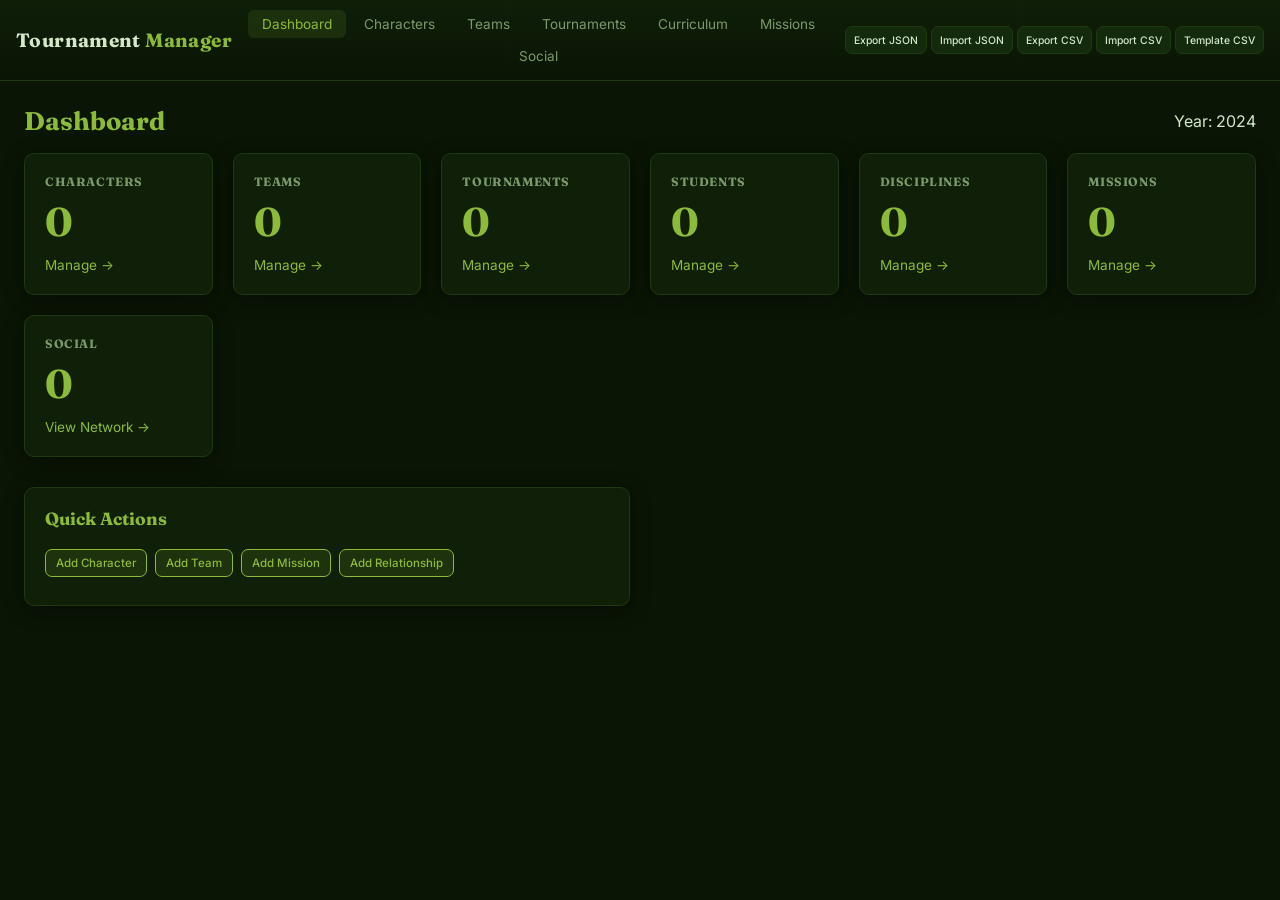
==== commit e6c3b3fc: "Update index.html" ====
--- a/index.html
+++ b/index.html
@@ -3,7 +3,7 @@
 <head>
     <meta charset="UTF-8" />
     <meta name="viewport" content="width=device-width, initial-scale=1.0" />
-    <title>Tournament Manager</title>
+    <title>Hollow Blades</title>
     <link rel="stylesheet" href="style.css" />
     <link rel="preconnect" href="https://fonts.googleapis.com" />
     <link href="https://fonts.googleapis.com/css2?family=Fraunces:opsz,wght@9..144,500;9..144,700&family=Inter:wght@400;500;600&display=swap" rel="stylesheet" />
@@ -18,6 +18,7 @@
             <a href="tournaments.html">Tournaments</a>
             <a href="curriculum.html">Curriculum</a>
             <a href="missions.html">Missions</a>
+            <a href="social.html">Social</a>
         </nav>
         <div class="header-actions">
             <button id="export-json-btn" class="small">Export JSON</button>
@@ -67,6 +68,11 @@
                 <p class="stat-number" id="mission-count">0</p>
                 <a href="missions.html" class="stat-link">Manage →</a>
             </div>
+            <div class="stat-card">
+                <h3>Social</h3>
+                <p class="stat-number" id="social-count">0</p>
+                <a href="social.html" class="stat-link">View Network →</a>
+            </div>
         </div>
 
         <div class="dashboard-grid">
@@ -76,6 +82,7 @@
                     <a href="characters.html"><button class="primary small">Add Character</button></a>
                     <a href="team-manager.html"><button class="primary small">Add Team</button></a>
                     <a href="missions.html"><button class="primary small">Add Mission</button></a>
+                    <a href="social.html"><button class="primary small">Add Relationship</button></a>
                 </div>
             </div>
         </div>
--- a/style.css
+++ b/style.css
@@ -23,6 +23,8 @@
     --info-soft: rgba(74, 158, 255, 0.12);
     --radius: 10px;
     --shadow: 0 4px 20px rgba(0, 0, 0, 0.4);
+    --font-size-base: 16px;
+    --mobile-breakpoint: 768px;
 }
 
 * {
@@ -38,6 +40,8 @@
     color: var(--text);
     font-family: 'Inter', sans-serif;
     overflow-x: hidden;
+    font-size: var(--font-size-base);
+    -webkit-text-size-adjust: 100%;
 }
 
 h1,
@@ -47,6 +51,7 @@
     font-family: 'Fraunces', serif;
     font-weight: 700;
     margin: 0;
+    word-break: break-word;
 }
 
 a {
@@ -61,17 +66,17 @@
    SCROLLBAR - Always visible
    ============================================================ */
 ::-webkit-scrollbar {
-    height: 12px;
-    width: 12px;
+    height: 8px;
+    width: 8px;
 }
 ::-webkit-scrollbar-track {
     background: var(--bg);
-    border-radius: 6px;
+    border-radius: 4px;
 }
 ::-webkit-scrollbar-thumb {
     background: var(--border);
-    border-radius: 6px;
-    border: 2px solid var(--bg);
+    border-radius: 4px;
+    border: 1px solid var(--bg);
 }
 ::-webkit-scrollbar-thumb:hover {
     background: var(--accent);
@@ -79,6 +84,22 @@
 * {
     scrollbar-width: thin;
     scrollbar-color: var(--border) var(--bg);
+}
+
+/* ============================================================
+   UTILITY - Text overflow
+   ============================================================ */
+.ellipsis {
+    white-space: nowrap;
+    overflow: hidden;
+    text-overflow: ellipsis;
+    max-width: 100%;
+}
+
+.text-wrap {
+    word-break: break-word;
+    overflow-wrap: break-word;
+    hyphens: auto;
 }
 
 /* ============================================================
@@ -95,6 +116,8 @@
     padding: 8px 16px;
     cursor: pointer;
     transition: 0.2s;
+    white-space: nowrap;
+    min-height: 36px;
 }
 button:hover {
     border-color: var(--accent);
@@ -126,6 +149,7 @@
 button.small {
     padding: 4px 10px;
     font-size: 0.72rem;
+    min-height: 28px;
 }
 button.success {
     color: var(--accent);
@@ -169,6 +193,7 @@
     font-size: 1.2rem;
     letter-spacing: 0.02em;
     flex: 0 0 auto;
+    white-space: nowrap;
 }
 header h1 span {
     color: var(--accent);
@@ -219,6 +244,7 @@
     header h1 {
         font-size: 1.1rem;
         text-align: center;
+        white-space: normal;
     }
     header nav {
         width: 100%;
@@ -230,9 +256,10 @@
     header nav a {
         font-size: 0.7rem;
         padding: 4px 8px;
-        flex: 1;
+        flex: 1 0 auto;
         text-align: center;
-        min-width: 50px;
+        min-width: 40px;
+        white-space: nowrap;
     }
     .header-actions {
         width: 100%;
@@ -244,8 +271,9 @@
     .header-actions button.small {
         font-size: 0.55rem;
         padding: 2px 6px;
-        flex: 1;
-        min-width: 40px;
+        flex: 1 0 auto;
+        min-width: 35px;
+        white-space: nowrap;
     }
 }
 
@@ -253,10 +281,11 @@
    MAIN LAYOUT
    ============================================================ */
 main {
-    padding: 16px;
+    padding: 12px;
     max-width: 1400px;
     margin: 0 auto;
     overflow-x: hidden;
+    width: 100%;
 }
 @media (min-width: 768px) {
     main {
@@ -274,6 +303,7 @@
 .page-header h2 {
     font-size: 1.3rem;
     color: var(--accent);
+    word-break: break-word;
 }
 @media (min-width: 768px) {
     .page-header h2 {
@@ -297,9 +327,9 @@
    ============================================================ */
 .stats-grid {
     display: grid;
-    grid-template-columns: repeat(auto-fit, minmax(140px, 1fr));
-    gap: 12px;
-    margin-bottom: 20px;
+    grid-template-columns: repeat(auto-fit, minmax(120px, 1fr));
+    gap: 10px;
+    margin-bottom: 16px;
 }
 @media (min-width: 768px) {
     .stats-grid {
@@ -312,9 +342,10 @@
     background: var(--panel);
     border: 1px solid var(--border);
     border-radius: var(--radius);
-    padding: 14px;
+    padding: 12px;
     box-shadow: var(--shadow);
     transition: border-color 0.2s;
+    min-width: 0;
 }
 .stat-card:hover {
     border-color: var(--accent);
@@ -324,6 +355,7 @@
     color: var(--text-dim);
     text-transform: uppercase;
     letter-spacing: 0.05em;
+    word-break: break-word;
 }
 .stat-card .stat-number {
     font-size: 1.8rem;
@@ -331,6 +363,7 @@
     font-family: 'Fraunces', serif;
     color: var(--accent);
     margin: 4px 0;
+    word-break: break-word;
 }
 @media (min-width: 768px) {
     .stat-card {
@@ -370,6 +403,7 @@
     padding: 16px;
     box-shadow: var(--shadow);
     overflow-x: auto;
+    min-width: 0;
 }
 @media (min-width: 768px) {
     .dashboard-section {
@@ -380,6 +414,7 @@
     font-size: 1rem;
     color: var(--accent);
     margin-bottom: 10px;
+    word-break: break-word;
 }
 @media (min-width: 768px) {
     .dashboard-section h3 {
@@ -393,14 +428,17 @@
    ============================================================ */
 .tab-container {
     margin-bottom: 16px;
+    width: 100%;
+    overflow-x: auto;
 }
 .tab-nav {
     display: flex;
     gap: 2px;
     border-bottom: 1px solid var(--border);
     padding-bottom: 4px;
-    flex-wrap: wrap;
+    flex-wrap: nowrap;
     overflow-x: auto;
+    -webkit-overflow-scrolling: touch;
 }
 .tab-btn {
     background: transparent;
@@ -413,6 +451,7 @@
     cursor: pointer;
     transition: 0.2s;
     white-space: nowrap;
+    flex-shrink: 0;
 }
 .tab-btn:hover {
     color: var(--text);
@@ -431,6 +470,8 @@
 .tab-panel {
     display: none;
     padding-top: 16px;
+    width: 100%;
+    overflow-x: hidden;
 }
 .tab-panel.active {
     display: block;
@@ -448,18 +489,20 @@
     padding: 6px 10px;
     border-bottom: 1px solid var(--border-soft);
     font-size: 0.8rem;
+    word-break: break-word;
 }
 .activity-item:last-child {
     border-bottom: none;
 }
 .empty-state {
-    padding: 20px;
+    padding: 16px;
     text-align: center;
     color: var(--text-dim);
     background: var(--panel);
     border: 1px solid var(--border);
     border-radius: var(--radius);
     font-size: 0.85rem;
+    word-break: break-word;
 }
 @media (min-width: 768px) {
     .empty-state {
@@ -521,6 +564,7 @@
 .modal-header h3 {
     color: var(--accent);
     font-size: 1.1rem;
+    word-break: break-word;
 }
 @media (min-width: 768px) {
     .modal-header h3 {
@@ -534,6 +578,7 @@
     font-size: 1.5rem;
     cursor: pointer;
     padding: 0 8px;
+    min-height: auto;
 }
 .close-modal:hover {
     color: var(--text);
@@ -548,6 +593,11 @@
 }
 .modal-body .detail-row .label {
     color: var(--text-dim);
+    word-break: break-word;
+}
+.modal-body .detail-row span:last-child {
+    word-break: break-word;
+    text-align: right;
 }
 
 /* Conflict indicators in modal */
@@ -592,6 +642,7 @@
     padding: 16px;
     margin-bottom: 16px;
     box-shadow: var(--shadow);
+    overflow-x: hidden;
 }
 @media (min-width: 768px) {
     .form-container {
@@ -606,6 +657,7 @@
     font-size: 1.1rem;
     color: var(--accent);
     margin-bottom: 12px;
+    word-break: break-word;
 }
 @media (min-width: 768px) {
     .form-container h3 {
@@ -628,6 +680,7 @@
     display: flex;
     flex-direction: column;
     gap: 4px;
+    min-width: 0;
 }
 .form-group.full-width {
     grid-column: 1 / -1;
@@ -636,6 +689,7 @@
     font-size: 0.75rem;
     color: var(--text-dim);
     font-weight: 500;
+    word-break: break-word;
 }
 .form-group input,
 .form-group select,
@@ -648,6 +702,7 @@
     font-size: 0.85rem;
     font-family: 'Inter', sans-serif;
     width: 100%;
+    min-width: 0;
 }
 .form-group input:focus,
 .form-group select:focus,
@@ -658,6 +713,7 @@
 .form-group textarea {
     resize: vertical;
     min-height: 60px;
+    width: 100%;
 }
 .form-actions {
     display: flex;
@@ -701,6 +757,7 @@
     font-size: 0.8rem;
     font-family: 'Inter', sans-serif;
     width: 70px;
+    min-width: 50px;
 }
 .filter-section input:focus {
     outline: none;
@@ -714,6 +771,20 @@
     padding: 5px 8px;
     font-size: 0.8rem;
     font-family: 'Inter', sans-serif;
+    min-width: 100px;
+}
+
+@media (max-width: 480px) {
+    .filter-section {
+        flex-direction: column;
+        align-items: stretch;
+        gap: 6px;
+    }
+    .filter-section input,
+    .filter-section select {
+        width: 100%;
+        min-width: 0;
+    }
 }
 
 /* ============================================================
@@ -733,6 +804,7 @@
     text-transform: uppercase;
     letter-spacing: 0.05em;
     overflow-x: auto;
+    min-width: 0;
 }
 .list-item {
     display: grid;
@@ -743,6 +815,7 @@
     border-top: none;
     align-items: center;
     overflow-x: auto;
+    min-width: 0;
 }
 .list-item:last-child {
     border-radius: 0 0 var(--radius) var(--radius);
@@ -756,6 +829,11 @@
     opacity: 0.55;
     background: var(--panel-alt);
     border-left: 3px solid var(--danger);
+}
+.list-item span {
+    word-break: break-word;
+    min-width: 0;
+    overflow-wrap: break-word;
 }
 
 /* Character List */
@@ -768,7 +846,7 @@
 @media (max-width: 600px) {
     .list-header.char-header {
         grid-template-columns: 1.2fr 0.7fr 0.7fr 0.7fr 1fr;
-        font-size: 0.6rem;
+        font-size: 0.55rem;
         gap: 4px;
         padding: 6px 8px;
     }
@@ -776,11 +854,12 @@
         grid-template-columns: 1.2fr 0.7fr 0.7fr 0.7fr 1fr;
         gap: 4px;
         padding: 6px 8px;
-        font-size: 0.75rem;
+        font-size: 0.7rem;
     }
     .list-item.char-item .actions button {
-        font-size: 0.6rem;
+        font-size: 0.55rem;
         padding: 2px 6px;
+        min-height: 24px;
     }
 }
 
@@ -794,7 +873,7 @@
 @media (max-width: 600px) {
     .list-header.team-header {
         grid-template-columns: 1fr 0.6fr 0.5fr 0.5fr 0.8fr;
-        font-size: 0.6rem;
+        font-size: 0.55rem;
         gap: 4px;
         padding: 6px 8px;
     }
@@ -802,11 +881,12 @@
         grid-template-columns: 1fr 0.6fr 0.5fr 0.5fr 0.8fr;
         gap: 4px;
         padding: 6px 8px;
-        font-size: 0.7rem;
+        font-size: 0.65rem;
     }
     .list-item.team-item .actions button {
-        font-size: 0.55rem;
+        font-size: 0.5rem;
         padding: 2px 4px;
+        min-height: 22px;
     }
 }
 
@@ -820,7 +900,7 @@
 @media (max-width: 600px) {
     .list-header.tourn-header {
         grid-template-columns: 1fr 0.6fr 0.4fr 0.4fr 0.6fr;
-        font-size: 0.6rem;
+        font-size: 0.55rem;
         gap: 4px;
         padding: 6px 8px;
     }
@@ -828,11 +908,12 @@
         grid-template-columns: 1fr 0.6fr 0.4fr 0.4fr 0.6fr;
         gap: 4px;
         padding: 6px 8px;
-        font-size: 0.7rem;
+        font-size: 0.65rem;
     }
     .list-item.tourn-item .actions button {
-        font-size: 0.55rem;
+        font-size: 0.5rem;
         padding: 2px 4px;
+        min-height: 22px;
     }
 }
 
@@ -846,7 +927,7 @@
 @media (max-width: 600px) {
     .list-header.mission-header {
         grid-template-columns: 1fr 0.5fr 0.5fr 0.5fr 0.5fr 0.6fr;
-        font-size: 0.55rem;
+        font-size: 0.5rem;
         gap: 3px;
         padding: 6px 8px;
     }
@@ -854,11 +935,12 @@
         grid-template-columns: 1fr 0.5fr 0.5fr 0.5fr 0.5fr 0.6fr;
         gap: 3px;
         padding: 6px 8px;
-        font-size: 0.65rem;
+        font-size: 0.6rem;
     }
     .list-item.mission-item .actions button {
-        font-size: 0.5rem;
+        font-size: 0.45rem;
         padding: 2px 4px;
+        min-height: 20px;
     }
 }
 
@@ -983,6 +1065,7 @@
 }
 #members-list .member-entry .member-info span {
     font-size: 0.8rem;
+    word-break: break-word;
 }
 #members-list .member-entry .member-info .role {
     color: var(--accent);
@@ -994,6 +1077,7 @@
 #members-list .member-entry .member-actions {
     display: flex;
     gap: 4px;
+    flex-wrap: wrap;
 }
 
 /* ============================================================
@@ -1037,6 +1121,7 @@
    ============================================================ */
 #discipline-list {
     overflow-x: auto;
+    width: 100%;
 }
 #discipline-list .list-header {
     display: grid;
@@ -1051,7 +1136,7 @@
     color: var(--text-dim);
     text-transform: uppercase;
     letter-spacing: 0.05em;
-    min-width: 700px;
+    min-width: 500px;
     grid-template-columns: 1.5fr 0.9fr 1.2fr 0.8fr 0.8fr 0.7fr 1fr;
 }
 #discipline-list .list-item {
@@ -1062,7 +1147,7 @@
     border: 1px solid var(--border);
     border-top: none;
     align-items: center;
-    min-width: 700px;
+    min-width: 500px;
     grid-template-columns: 1.5fr 0.9fr 1.2fr 0.8fr 0.8fr 0.7fr 1fr;
     font-size: 0.78rem;
     word-break: break-word;
@@ -1080,51 +1165,55 @@
     font-size: 0.6rem;
     padding: 2px 8px;
     white-space: nowrap;
+    min-height: 24px;
 }
 #discipline-list .list-item span {
     overflow: hidden;
     text-overflow: ellipsis;
+    min-width: 0;
 }
 
 @media (max-width: 768px) {
     #discipline-list .list-header {
-        min-width: 600px;
-        font-size: 0.55rem;
+        min-width: 400px;
+        font-size: 0.5rem;
         padding: 6px 8px;
         gap: 4px;
         grid-template-columns: 1.2fr 0.7fr 0.8fr 0.6fr 0.6fr 0.5fr 0.8fr;
     }
     #discipline-list .list-item {
-        min-width: 600px;
-        font-size: 0.65rem;
+        min-width: 400px;
+        font-size: 0.6rem;
         padding: 6px 8px;
         gap: 4px;
         grid-template-columns: 1.2fr 0.7fr 0.8fr 0.6fr 0.6fr 0.5fr 0.8fr;
     }
     #discipline-list .list-item .actions button {
-        font-size: 0.5rem;
+        font-size: 0.45rem;
         padding: 1px 4px;
+        min-height: 20px;
     }
 }
 
 @media (max-width: 480px) {
     #discipline-list .list-header {
-        min-width: 500px;
+        min-width: 320px;
+        font-size: 0.45rem;
+        padding: 4px 6px;
+        gap: 3px;
+        grid-template-columns: 1fr 0.6fr 0.6fr 0.5fr 0.5fr 0.4fr 0.6fr;
+    }
+    #discipline-list .list-item {
+        min-width: 320px;
         font-size: 0.5rem;
         padding: 4px 6px;
         gap: 3px;
         grid-template-columns: 1fr 0.6fr 0.6fr 0.5fr 0.5fr 0.4fr 0.6fr;
     }
-    #discipline-list .list-item {
-        min-width: 500px;
-        font-size: 0.55rem;
-        padding: 4px 6px;
-        gap: 3px;
-        grid-template-columns: 1fr 0.6fr 0.6fr 0.5fr 0.5fr 0.4fr 0.6fr;
-    }
     #discipline-list .list-item .actions button {
-        font-size: 0.45rem;
+        font-size: 0.4rem;
         padding: 1px 3px;
+        min-height: 18px;
     }
 }
 
@@ -1170,7 +1259,7 @@
     border: 1px solid var(--border);
     border-radius: var(--radius);
     padding: 8px;
-    min-width: 700px;
+    min-width: 560px;
     width: 100%;
 }
 
@@ -1186,7 +1275,7 @@
     border-radius: var(--radius);
     border: 1px solid var(--border-soft);
     overflow: hidden;
-    min-width: 80px;
+    min-width: 60px;
 }
 .day-column.rest-day {
     opacity: 0.4;
@@ -1209,11 +1298,12 @@
     color: var(--text-dim);
     border-bottom: 1px solid var(--border-soft);
     text-transform: uppercase;
+    word-break: break-word;
 }
 .day-slots {
     display: flex;
     flex-direction: column;
-    min-height: 400px;
+    min-height: 300px;
     padding: 2px;
 }
 .time-slot {
@@ -1229,6 +1319,7 @@
     position: relative;
     gap: 4px;
     flex-shrink: 0;
+    min-width: 0;
 }
 .time-slot:hover {
     background: var(--panel-alt);
@@ -1237,15 +1328,17 @@
     font-size: 0.45rem;
     color: var(--text-dim);
     opacity: 0.6;
-    min-width: 30px;
+    min-width: 24px;
+    flex-shrink: 0;
 }
 .time-slot .slot-label {
-    font-size: 0.55rem;
+    font-size: 0.5rem;
     white-space: nowrap;
     overflow: hidden;
     text-overflow: ellipsis;
     max-width: 100%;
     padding: 0 2px;
+    min-width: 0;
 }
 .time-slot.empty {
     color: var(--text-dim);
@@ -1293,23 +1386,23 @@
 }
 .time-slot.occupied.duration-2,
 .time-slot.blocked.duration-2 {
-    min-height: 60px !important;
-    height: 60px !important;
+    min-height: 50px !important;
+    height: 50px !important;
 }
 .time-slot.occupied.duration-3,
 .time-slot.blocked.duration-3 {
+    min-height: 70px !important;
+    height: 70px !important;
+}
+.time-slot.occupied.duration-4,
+.time-slot.blocked.duration-4 {
     min-height: 90px !important;
     height: 90px !important;
 }
-.time-slot.occupied.duration-4,
-.time-slot.blocked.duration-4 {
-    min-height: 120px !important;
-    height: 120px !important;
-}
 
 @media (max-width: 768px) {
     .schedule-grid {
-        min-width: 550px;
+        min-width: 420px;
         padding: 4px;
         gap: 3px;
     }
@@ -1318,59 +1411,59 @@
         gap: 12px;
     }
     .day-column {
-        min-width: 60px;
+        min-width: 45px;
     }
     .day-header {
-        font-size: 0.55rem;
+        font-size: 0.5rem;
         padding: 4px 2px;
     }
     .day-slots {
-        min-height: 250px;
+        min-height: 200px;
     }
     .time-slot {
-        min-height: 24px;
+        min-height: 22px;
         font-size: 0.5rem;
         padding: 1px 2px;
     }
     .time-slot .slot-time {
         font-size: 0.4rem;
-        min-width: 20px;
+        min-width: 18px;
     }
     .time-slot .slot-label {
-        font-size: 0.45rem;
+        font-size: 0.4rem;
     }
     .time-slot.occupied.duration-2,
     .time-slot.blocked.duration-2 {
-        min-height: 48px !important;
-        height: 48px !important;
+        min-height: 40px !important;
+        height: 40px !important;
     }
     .time-slot.occupied.duration-3,
     .time-slot.blocked.duration-3 {
-        min-height: 72px !important;
-        height: 72px !important;
+        min-height: 58px !important;
+        height: 58px !important;
     }
     .time-slot.occupied.duration-4,
     .time-slot.blocked.duration-4 {
-        min-height: 96px !important;
-        height: 96px !important;
+        min-height: 76px !important;
+        height: 76px !important;
     }
 }
 
 @media (max-width: 480px) {
     .schedule-grid {
-        min-width: 450px;
+        min-width: 340px;
         padding: 3px;
         gap: 2px;
     }
     .day-column {
-        min-width: 45px;
+        min-width: 35px;
     }
     .day-header {
-        font-size: 0.45rem;
+        font-size: 0.4rem;
         padding: 3px 1px;
     }
     .day-slots {
-        min-height: 180px;
+        min-height: 150px;
     }
     .time-slot {
         min-height: 18px;
@@ -1379,10 +1472,10 @@
     }
     .time-slot .slot-time {
         font-size: 0.35rem;
-        min-width: 15px;
+        min-width: 14px;
     }
     .time-slot .slot-label {
-        font-size: 0.4rem;
+        font-size: 0.35rem;
     }
     .time-slot.occupied {
         border-left-width: 2px;
@@ -1392,18 +1485,18 @@
     }
     .time-slot.occupied.duration-2,
     .time-slot.blocked.duration-2 {
-        min-height: 36px !important;
-        height: 36px !important;
+        min-height: 32px !important;
+        height: 32px !important;
     }
     .time-slot.occupied.duration-3,
     .time-slot.blocked.duration-3 {
-        min-height: 54px !important;
-        height: 54px !important;
+        min-height: 46px !important;
+        height: 46px !important;
     }
     .time-slot.occupied.duration-4,
     .time-slot.blocked.duration-4 {
-        min-height: 72px !important;
-        height: 72px !important;
+        min-height: 60px !important;
+        height: 60px !important;
     }
 }
 
@@ -1421,10 +1514,12 @@
     justify-content: space-between;
     flex-wrap: wrap;
     gap: 4px;
+    word-break: break-word;
 }
 .available-discipline .hours {
     color: var(--text-dim);
     font-size: 0.6rem;
+    white-space: nowrap;
 }
 .available-discipline.full {
     opacity: 0.4;
@@ -1436,7 +1531,7 @@
    ============================================================ */
 .rest-day-controls {
     display: grid;
-    grid-template-columns: 1fr 1fr 1fr;
+    grid-template-columns: 1fr 1fr 1fr 1fr;
     gap: 4px 8px;
 }
 .rest-day-controls label {
@@ -1451,6 +1546,12 @@
     width: auto;
 }
 
+@media (max-width: 480px) {
+    .rest-day-controls {
+        grid-template-columns: 1fr 1fr 1fr;
+    }
+}
+
 /* ============================================================
    CURRICULUM - Instructor Entry
    ============================================================ */
@@ -1463,7 +1564,7 @@
 }
 .instructor-entry select {
     flex: 1;
-    min-width: 120px;
+    min-width: 100px;
     background: var(--panel-alt);
     border: 1px solid var(--border);
     color: var(--text);
@@ -1475,6 +1576,7 @@
 .instructor-entry .remove-instructor {
     padding: 4px 8px;
     font-size: 0.65rem;
+    min-height: 28px;
 }
 
 /* ============================================================
@@ -1496,11 +1598,12 @@
     font-size: 0.78rem;
     font-family: 'Inter', sans-serif;
     flex: 1;
-    min-width: 60px;
+    min-width: 50px;
 }
 .grading-entry .remove-grading {
     padding: 4px 8px;
     font-size: 0.65rem;
+    min-height: 28px;
 }
 
 /* ============================================================
@@ -1558,50 +1661,30 @@
     width: 100%;
     position: relative;
 }
-.instructor-calendar-wrapper::-webkit-scrollbar {
-    height: 8px;
-    width: 8px;
-}
-.instructor-calendar-wrapper::-webkit-scrollbar-track {
-    background: var(--bg);
-    border-radius: 4px;
-}
-.instructor-calendar-wrapper::-webkit-scrollbar-thumb {
-    background: var(--border);
-    border-radius: 4px;
-    border: 1px solid var(--bg);
-}
-.instructor-calendar-wrapper::-webkit-scrollbar-thumb:hover {
-    background: var(--accent);
-}
-.instructor-calendar-wrapper {
-    scrollbar-width: thin;
-    scrollbar-color: var(--border) var(--bg);
-}
-
 .instructor-calendar-grid {
     display: grid;
-    grid-template-columns: 60px repeat(7, 1fr);
+    grid-template-columns: 50px repeat(7, 1fr);
     gap: 2px;
     background: var(--panel);
     border: 1px solid var(--border);
     border-radius: var(--radius);
     padding: 8px;
-    min-width: 700px;
+    min-width: 560px;
     width: 100%;
 }
 .instructor-calendar-grid .header-cell {
     padding: 4px;
     font-weight: 600;
     color: var(--text-dim);
-    font-size: 0.65rem;
+    font-size: 0.6rem;
     text-align: center;
     background: var(--panel-alt);
     border-radius: 4px;
+    word-break: break-word;
 }
 .instructor-calendar-grid .time-cell {
     padding: 4px;
-    font-size: 0.6rem;
+    font-size: 0.55rem;
     color: var(--text-dim);
     text-align: right;
 }
@@ -1609,11 +1692,11 @@
     background: var(--accent-soft);
     border-radius: 4px;
     padding: 4px;
-    font-size: 0.6rem;
+    font-size: 0.55rem;
     border-left: 3px solid var(--accent);
     cursor: pointer;
     transition: background 0.15s;
-    min-height: 40px;
+    min-height: 35px;
     display: flex;
     flex-direction: column;
     justify-content: center;
@@ -1637,14 +1720,14 @@
     overflow: hidden;
     text-overflow: ellipsis;
     font-weight: 500;
-    font-size: 0.55rem;
+    font-size: 0.5rem;
 }
 .instructor-calendar-grid .class-cell .student-count {
-    font-size: 0.5rem;
+    font-size: 0.45rem;
     color: var(--text-dim);
 }
 .instructor-calendar-grid .class-cell .student-name {
-    font-size: 0.45rem;
+    font-size: 0.4rem;
     color: var(--text-dim);
     white-space: nowrap;
     overflow: hidden;
@@ -1665,7 +1748,7 @@
     border: 1px dashed var(--border-soft);
     border-left: 1px dashed var(--border-soft);
     cursor: pointer;
-    min-height: 40px;
+    min-height: 35px;
     display: flex;
     align-items: center;
     justify-content: center;
@@ -1688,69 +1771,71 @@
 .instructor-calendar-grid .empty-cell {
     padding: 4px;
     opacity: 0.2;
-    font-size: 0.5rem;
+    font-size: 0.45rem;
     color: var(--text-dim);
     text-align: center;
 }
 
 @media (max-width: 768px) {
     .instructor-calendar-grid {
-        min-width: 550px;
+        min-width: 420px;
         padding: 4px;
         gap: 2px;
+        grid-template-columns: 40px repeat(7, 1fr);
     }
     .instructor-calendar-grid .header-cell {
-        font-size: 0.5rem;
+        font-size: 0.45rem;
         padding: 3px 2px;
     }
     .instructor-calendar-grid .time-cell {
-        font-size: 0.5rem;
+        font-size: 0.45rem;
         padding: 3px 2px;
     }
     .instructor-calendar-grid .class-cell {
-        font-size: 0.5rem;
+        font-size: 0.45rem;
         padding: 3px 2px;
-        min-height: 30px;
+        min-height: 28px;
     }
     .instructor-calendar-grid .class-cell .class-name {
-        font-size: 0.45rem;
+        font-size: 0.4rem;
     }
     .instructor-calendar-grid .class-cell .student-count {
-        font-size: 0.4rem;
+        font-size: 0.35rem;
     }
     .instructor-calendar-grid .class-cell .student-name {
-        font-size: 0.4rem;
+        font-size: 0.35rem;
     }
 }
 
 @media (max-width: 480px) {
     .instructor-calendar-grid {
-        min-width: 450px;
+        min-width: 340px;
         padding: 3px;
         gap: 1px;
+        grid-template-columns: 30px repeat(7, 1fr);
     }
     .instructor-calendar-grid .header-cell {
-        font-size: 0.4rem;
+        font-size: 0.35rem;
         padding: 2px 1px;
     }
     .instructor-calendar-grid .time-cell {
-        font-size: 0.4rem;
+        font-size: 0.35rem;
         padding: 2px 1px;
     }
     .instructor-calendar-grid .class-cell {
-        font-size: 0.4rem;
+        font-size: 0.35rem;
         padding: 2px 1px;
-        min-height: 24px;
+        min-height: 22px;
         border-left-width: 2px;
     }
     .instructor-calendar-grid .class-cell .class-name {
-        font-size: 0.4rem;
+        font-size: 0.35rem;
     }
     .instructor-calendar-grid .class-cell .student-count {
-        font-size: 0.35rem;
+        font-size: 0.3rem;
     }
     .instructor-calendar-grid .class-cell .student-name {
-        font-size: 0.35rem;
+        font-size: 0.3rem;
     }
 }
 
@@ -1764,6 +1849,7 @@
     padding: 16px;
     margin-bottom: 16px;
     box-shadow: var(--shadow);
+    overflow-x: hidden;
 }
 .class-view-discipline .discipline-header {
     display: flex;
@@ -1772,6 +1858,9 @@
     flex-wrap: wrap;
     gap: 8px;
     margin-bottom: 8px;
+}
+.class-view-discipline .discipline-header h3 {
+    word-break: break-word;
 }
 .class-view-discipline .instructor-group {
     background: var(--bg);
@@ -1779,18 +1868,21 @@
     padding: 10px 12px;
     margin-bottom: 8px;
     border-left: 3px solid var(--accent);
+    overflow-x: hidden;
 }
 .class-view-discipline .instructor-group .instructor-name {
     font-weight: 600;
     color: var(--accent);
     font-size: 0.85rem;
     margin-bottom: 6px;
+    word-break: break-word;
 }
 .class-view-discipline .instructor-group .class-group {
     background: var(--panel-alt);
     border-radius: 6px;
     padding: 8px 10px;
     margin-bottom: 6px;
+    overflow-x: hidden;
 }
 .class-view-discipline .instructor-group .class-group:last-child {
     margin-bottom: 0;
@@ -1799,6 +1891,7 @@
     font-weight: 500;
     font-size: 0.8rem;
     margin-bottom: 4px;
+    word-break: break-word;
 }
 .class-view-discipline .instructor-group .class-group .student-tag {
     background: var(--panel);
@@ -1807,6 +1900,7 @@
     font-size: 0.7rem;
     display: inline-block;
     margin: 2px;
+    word-break: break-word;
 }
 
 /* ============================================================
@@ -1862,7 +1956,7 @@
     width: 100%;
     border-collapse: collapse;
     font-size: 0.75rem;
-    min-width: 400px;
+    min-width: 350px;
 }
 @media (min-width: 768px) {
     .grades-table {
@@ -1875,22 +1969,24 @@
     padding: 6px 8px;
     text-align: left;
     font-weight: 600;
-    font-size: 0.65rem;
+    font-size: 0.6rem;
     text-transform: uppercase;
     color: var(--text-dim);
     border-bottom: 2px solid var(--border);
     position: sticky;
     top: 0;
+    word-break: break-word;
 }
 @media (min-width: 768px) {
     .grades-table th {
         padding: 8px 12px;
-        font-size: 0.75rem;
+        font-size: 0.7rem;
     }
 }
 .grades-table td {
     padding: 4px 8px;
     border-bottom: 1px solid var(--border-soft);
+    word-break: break-word;
 }
 @media (min-width: 768px) {
     .grades-table td {
@@ -1950,6 +2046,7 @@
     font-size: 1rem;
     color: var(--accent);
     margin-bottom: 10px;
+    word-break: break-word;
 }
 @media (min-width: 768px) {
     .grades-summary h3 {
@@ -1991,7 +2088,7 @@
     width: 100%;
     border-collapse: collapse;
     font-size: 0.75rem;
-    min-width: 350px;
+    min-width: 320px;
 }
 @media (min-width: 768px) {
     .ranking-table {
@@ -2004,20 +2101,22 @@
     padding: 6px 8px;
     text-align: left;
     font-weight: 600;
-    font-size: 0.65rem;
+    font-size: 0.6rem;
     text-transform: uppercase;
     color: var(--text-dim);
     border-bottom: 2px solid var(--border);
+    word-break: break-word;
 }
 @media (min-width: 768px) {
     .ranking-table th {
         padding: 8px 12px;
-        font-size: 0.75rem;
+        font-size: 0.7rem;
     }
 }
 .ranking-table td {
     padding: 4px 8px;
     border-bottom: 1px solid var(--border-soft);
+    word-break: break-word;
 }
 @media (min-width: 768px) {
     .ranking-table td {
@@ -2100,12 +2199,12 @@
     width: 100%;
     border-collapse: collapse;
     font-size: 0.7rem;
-    min-width: 600px;
+    min-width: 500px;
 }
 @media (min-width: 768px) {
     .weekly-table {
         font-size: 0.85rem;
-        min-width: 800px;
+        min-width: 700px;
     }
 }
 .weekly-table thead {
@@ -2117,25 +2216,26 @@
     padding: 6px 4px;
     text-align: center;
     font-weight: 600;
-    font-size: 0.6rem;
+    font-size: 0.55rem;
     text-transform: uppercase;
     letter-spacing: 0.05em;
     color: var(--text-dim);
     background: var(--panel-alt);
     border-bottom: 2px solid var(--border);
-    min-width: 60px;
+    min-width: 50px;
     position: sticky;
     top: 0;
+    word-break: break-word;
 }
 @media (min-width: 768px) {
     .weekly-table th {
         padding: 8px 6px;
-        font-size: 0.7rem;
-        min-width: 80px;
+        font-size: 0.65rem;
+        min-width: 70px;
     }
 }
 .weekly-table th.team-header {
-    min-width: 80px;
+    min-width: 70px;
     position: sticky;
     left: 0;
     z-index: 11;
@@ -2145,7 +2245,7 @@
 }
 @media (min-width: 768px) {
     .weekly-table th.team-header {
-        min-width: 120px;
+        min-width: 100px;
         padding-left: 12px;
     }
 }
@@ -2154,6 +2254,7 @@
     border-bottom: 1px solid var(--border-soft);
     vertical-align: middle;
     text-align: center;
+    word-break: break-word;
 }
 @media (min-width: 768px) {
     .weekly-table td {
@@ -2168,13 +2269,14 @@
     text-align: left;
     padding-left: 8px;
     font-weight: 600;
-    min-width: 80px;
+    min-width: 70px;
     border-right: 2px solid var(--border);
+    word-break: break-word;
 }
 @media (min-width: 768px) {
     .weekly-table .team-row td.team-name-cell {
         padding-left: 12px;
-        min-width: 120px;
+        min-width: 100px;
     }
 }
 .weekly-table .team-row:hover td {
@@ -2185,16 +2287,16 @@
 }
 
 .week-cell {
-    min-width: 60px;
-    max-width: 100px;
+    min-width: 50px;
+    max-width: 80px;
     min-height: 30px;
     background: var(--bg);
     transition: background 0.2s;
 }
 @media (min-width: 768px) {
     .week-cell {
-        min-width: 80px;
-        max-width: 120px;
+        min-width: 70px;
+        max-width: 100px;
         min-height: 40px;
     }
 }
@@ -2223,7 +2325,7 @@
     padding: 2px 1px;
 }
 .week-members .member-name {
-    font-size: 0.6rem;
+    font-size: 0.55rem;
     padding: 1px 4px;
     border-radius: 4px;
     background: var(--accent-soft);
@@ -2233,14 +2335,14 @@
     white-space: nowrap;
     overflow: hidden;
     text-overflow: ellipsis;
-    max-width: 70px;
+    max-width: 60px;
     border-left: 2px solid var(--accent);
 }
 @media (min-width: 768px) {
     .week-members .member-name {
-        font-size: 0.75rem;
+        font-size: 0.7rem;
         padding: 2px 6px;
-        max-width: 100px;
+        max-width: 90px;
     }
 }
 .week-members .member-name.eliminated {
@@ -2290,6 +2392,7 @@
     height: 14px;
     border-radius: 4px;
     border: 1px solid var(--border);
+    flex-shrink: 0;
 }
 @media (min-width: 768px) {
     .legend-color {
@@ -2347,7 +2450,8 @@
 .team-ranking-item .team-name {
     flex: 1;
     padding: 0 8px;
-    min-width: 80px;
+    min-width: 60px;
+    word-break: break-word;
 }
 .team-ranking-item .conflict-count {
     font-size: 0.6rem;
@@ -2384,6 +2488,7 @@
     color: var(--accent);
     margin-bottom: 10px;
     font-size: 0.95rem;
+    word-break: break-word;
 }
 
 .participants-controls,
@@ -2413,7 +2518,7 @@
     padding: 5px 8px;
     font-size: 0.75rem;
     font-family: 'Inter', sans-serif;
-    min-width: 60px;
+    min-width: 50px;
 }
 @media (min-width: 768px) {
     .participants-form select,
@@ -2423,13 +2528,13 @@
     .elimination-form select {
         padding: 6px 10px;
         font-size: 0.8rem;
-        min-width: 80px;
+        min-width: 70px;
     }
 }
 .participants-form select,
 .match-form select,
 .elimination-form select {
-    min-width: 120px;
+    min-width: 100px;
     flex: 1;
 }
 .match-form span {
@@ -2513,7 +2618,7 @@
     font-size: 0.75rem;
     font-family: 'Inter', sans-serif;
     flex: 1;
-    min-width: 120px;
+    min-width: 100px;
 }
 .team-entry {
     display: flex;
@@ -2563,19 +2668,20 @@
     display: flex;
     flex-direction: column;
     gap: 12px;
-    min-width: 100px;
+    min-width: 80px;
 }
 @media (min-width: 768px) {
     .bracket-round {
-        min-width: 150px;
+        min-width: 120px;
         gap: 20px;
     }
 }
 .bracket-round .round-label {
-    font-size: 0.65rem;
+    font-size: 0.6rem;
     color: var(--text-dim);
     text-align: center;
     font-weight: 600;
+    word-break: break-word;
 }
 .bracket-match {
     background: var(--panel-alt);
@@ -2594,12 +2700,13 @@
     }
 }
 .bracket-match .team {
-    font-size: 0.7rem;
+    font-size: 0.65rem;
     padding: 1px 0;
+    word-break: break-word;
 }
 @media (min-width: 768px) {
     .bracket-match .team {
-        font-size: 0.8rem;
+        font-size: 0.75rem;
         padding: 2px 0;
     }
 }
@@ -2628,7 +2735,7 @@
 .career-status-entry input,
 .name-history-entry input {
     flex: 1;
-    min-width: 80px;
+    min-width: 70px;
     background: var(--panel-alt);
     border: 1px solid var(--border);
     color: var(--text);
@@ -2641,7 +2748,7 @@
     .career-status-entry select,
     .career-status-entry input,
     .name-history-entry input {
-        min-width: 100px;
+        min-width: 90px;
         padding: 6px 10px;
         font-size: 0.8rem;
     }
@@ -2650,6 +2757,7 @@
 .name-history-entry .remove-name {
     padding: 4px 8px;
     font-size: 0.65rem;
+    min-height: 28px;
 }
 
 /* ============================================================
@@ -2660,6 +2768,7 @@
     border: 1px solid var(--border);
     border-radius: var(--radius);
     padding: 12px 16px;
+    overflow-x: hidden;
 }
 .auto-group-card:hover {
     border-color: var(--accent);
@@ -2672,6 +2781,7 @@
     padding: 16px;
     box-shadow: var(--shadow);
     transition: border-color 0.2s;
+    overflow-x: hidden;
 }
 .discipline-groups-card:hover {
     border-color: var(--accent);
@@ -2682,9 +2792,10 @@
     border-radius: var(--radius);
     padding: 8px 12px;
     flex: 1;
-    min-width: 120px;
-    max-width: 250px;
+    min-width: 100px;
+    max-width: 200px;
     transition: border-color 0.2s;
+    overflow-x: hidden;
 }
 .discipline-groups-card .discipline-group-card:hover {
     border-color: var(--accent);
@@ -2698,6 +2809,7 @@
 .discipline-groups-card .discipline-group-card .group-header .group-name {
     font-weight: 600;
     color: var(--accent);
+    word-break: break-word;
 }
 .discipline-groups-card .discipline-group-card .group-header .group-meta {
     font-size: 0.7rem;
@@ -2716,6 +2828,7 @@
     display: inline-flex;
     align-items: center;
     gap: 4px;
+    word-break: break-word;
 }
 .discipline-groups-card .discipline-group-card .group-students .student-tag .remove-from-discipline-group-btn {
     background: none;
@@ -2724,6 +2837,7 @@
     cursor: pointer;
     font-size: 0.6rem;
     padding: 0 2px;
+    min-height: auto;
 }
 .discipline-groups-card .discipline-group-card .group-students .student-tag .remove-from-discipline-group-btn:hover {
     color: var(--danger);
@@ -2757,10 +2871,11 @@
     padding: 16px;
     margin-bottom: 16px;
     box-shadow: var(--shadow);
+    overflow-x: hidden;
 }
 .auto-distribute-section .stats {
     display: grid;
-    grid-template-columns: repeat(auto-fit, minmax(100px, 1fr));
+    grid-template-columns: repeat(auto-fit, minmax(80px, 1fr));
     gap: 12px;
     margin: 8px 0;
 }
@@ -2777,8 +2892,9 @@
     color: var(--accent);
 }
 .auto-distribute-section .stat-item .label {
-    font-size: 0.65rem;
-    color: var(--text-dim);
+    font-size: 0.6rem;
+    color: var(--text-dim);
+    word-break: break-word;
 }
 
 /* ============================================================
@@ -2807,10 +2923,12 @@
     button {
         font-size: 0.7rem;
         padding: 6px 12px;
+        min-height: 32px;
     }
     button.small {
-        font-size: 0.6rem;
+        font-size: 0.55rem;
         padding: 3px 6px;
+        min-height: 24px;
     }
     .filter-section {
         flex-direction: column;
@@ -2820,6 +2938,7 @@
     .filter-section input,
     .filter-section select {
         width: 100%;
+        min-width: 0;
     }
     .stats-grid {
         grid-template-columns: repeat(2, 1fr);
@@ -2839,18 +2958,19 @@
         gap: 1px;
     }
     .tab-btn {
-        font-size: 0.65rem;
+        font-size: 0.6rem;
         padding: 4px 8px;
     }
     .list-header,
     .list-item {
-        font-size: 0.6rem;
+        font-size: 0.55rem;
         padding: 4px 6px;
         gap: 4px;
     }
     .list-item .actions button {
-        font-size: 0.5rem;
+        font-size: 0.45rem;
         padding: 1px 4px;
+        min-height: 20px;
     }
     .page-header h2 {
         font-size: 1.1rem;
@@ -2861,6 +2981,32 @@
     .schedule-sidebar {
         grid-template-columns: 1fr;
         gap: 12px;
+    }
+    
+    /* Fix overflowing text */
+    .list-item span,
+    .list-header span,
+    .modal-body .detail-row span,
+    .modal-body .detail-row .label,
+    .stat-card h3,
+    .stat-card .stat-number,
+    .dashboard-section h3,
+    .class-view-discipline .discipline-header h3,
+    .class-view-discipline .instructor-group .instructor-name,
+    .class-view-discipline .instructor-group .class-group .class-time,
+    .auto-group-card strong,
+    .auto-group-card .group-name,
+    .bracket-match .team,
+    .team-ranking-item .team-name,
+    .weekly-table th,
+    .weekly-table td,
+    .member-entry span,
+    .participant-entry span,
+    .match-entry span,
+    .elimination-entry span {
+        word-break: break-word;
+        overflow-wrap: break-word;
+        hyphens: auto;
     }
 }
 
